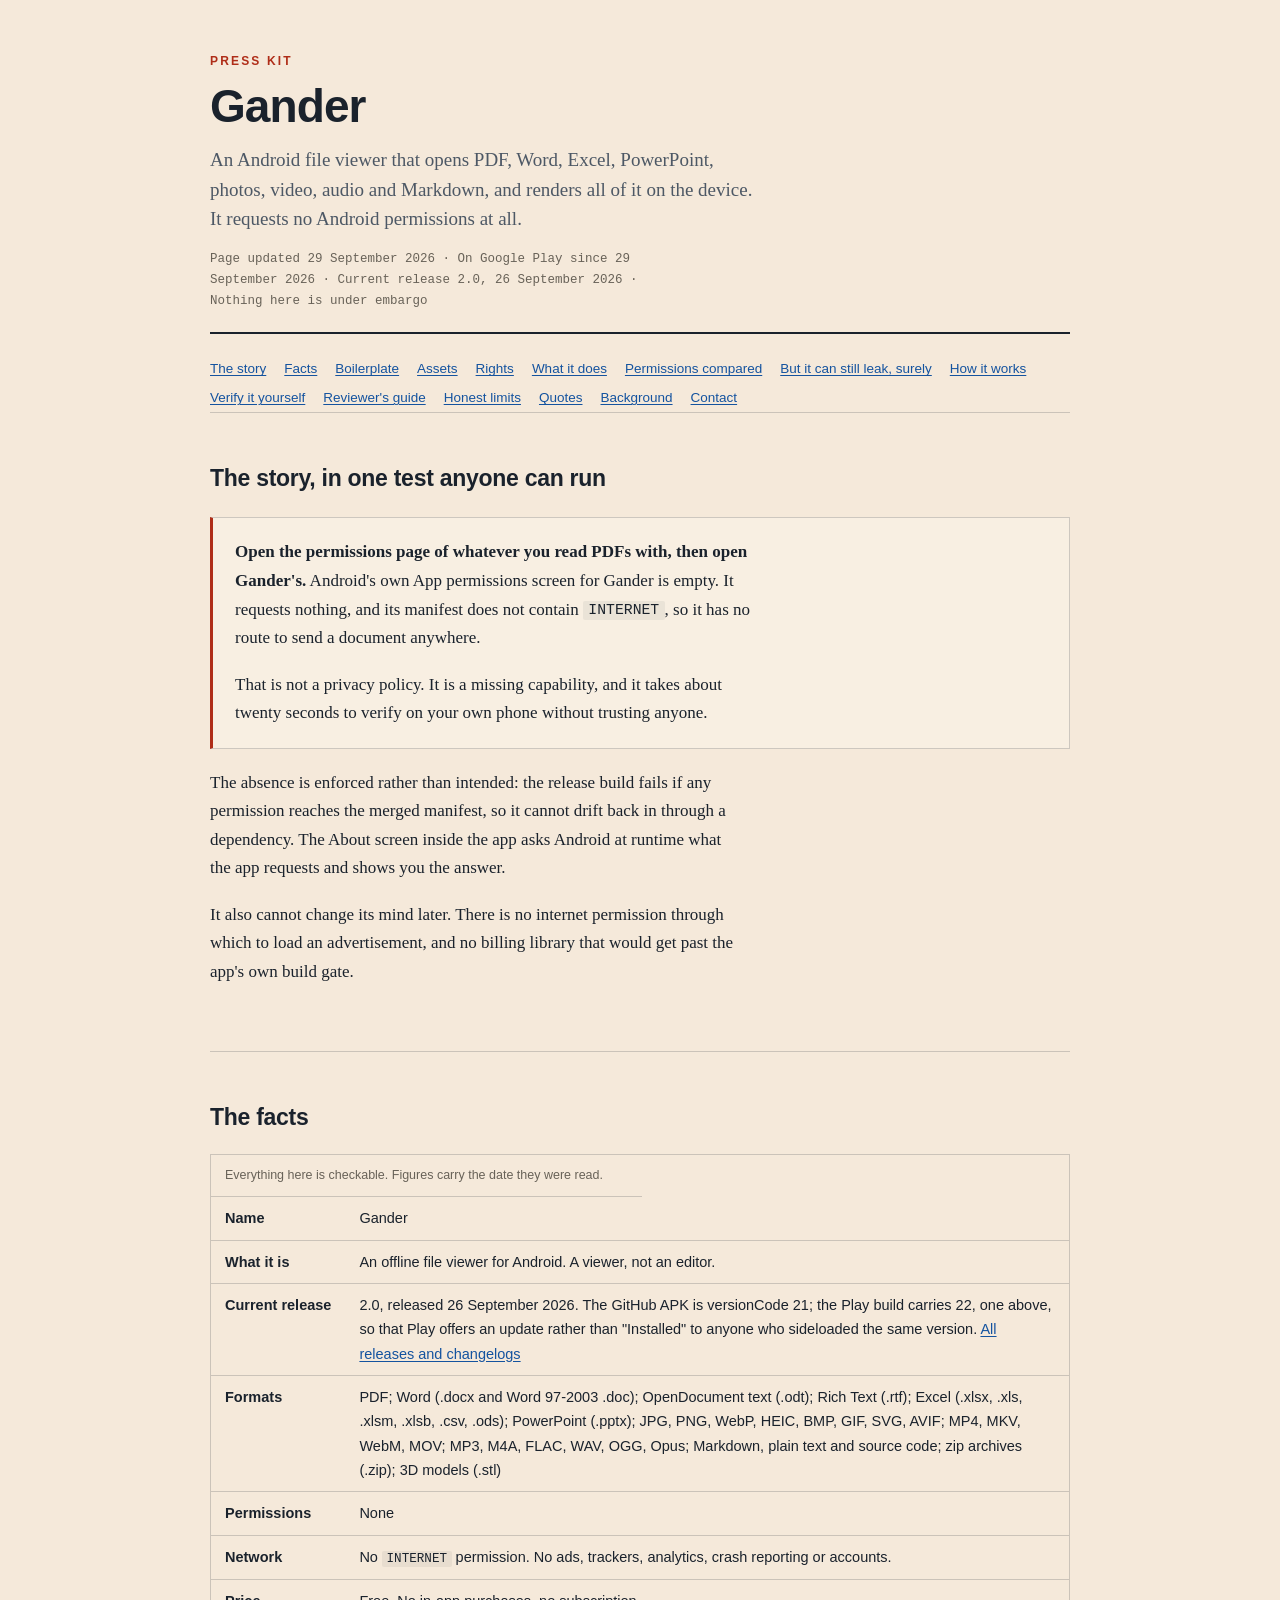
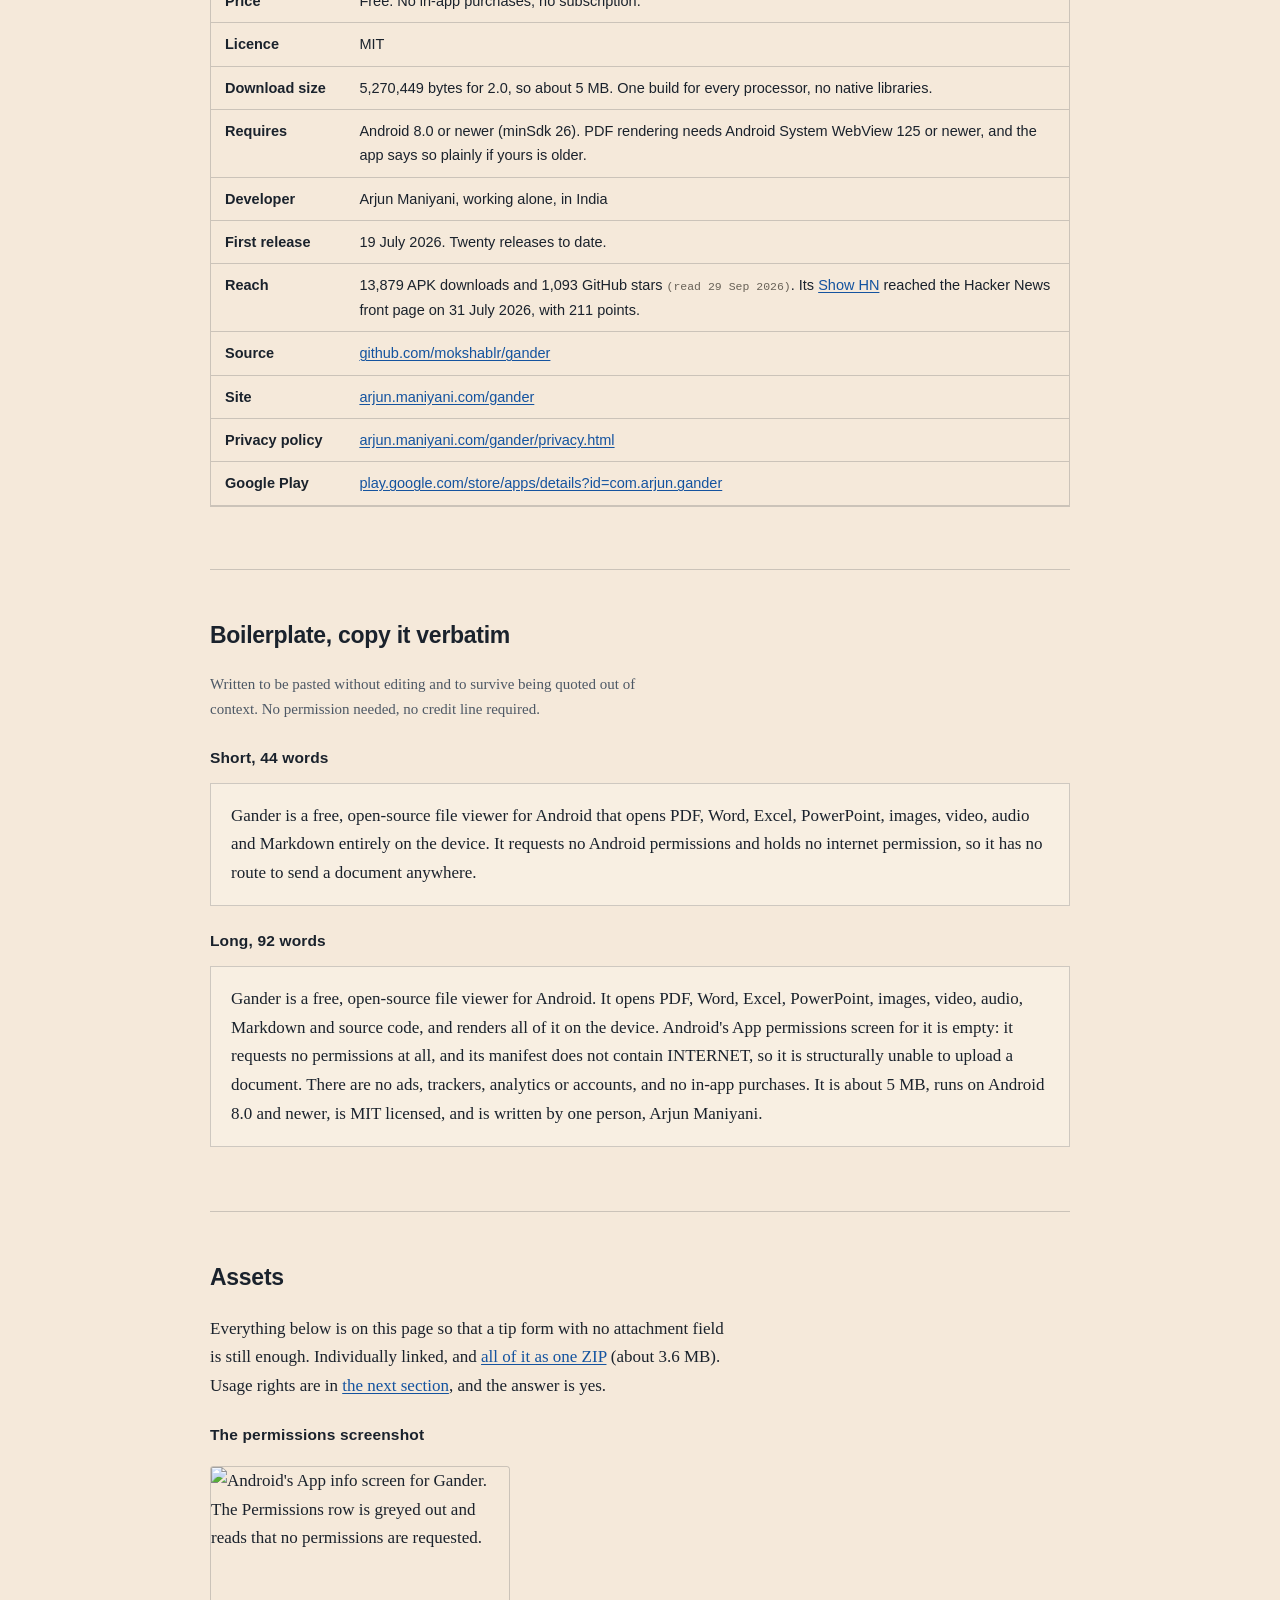
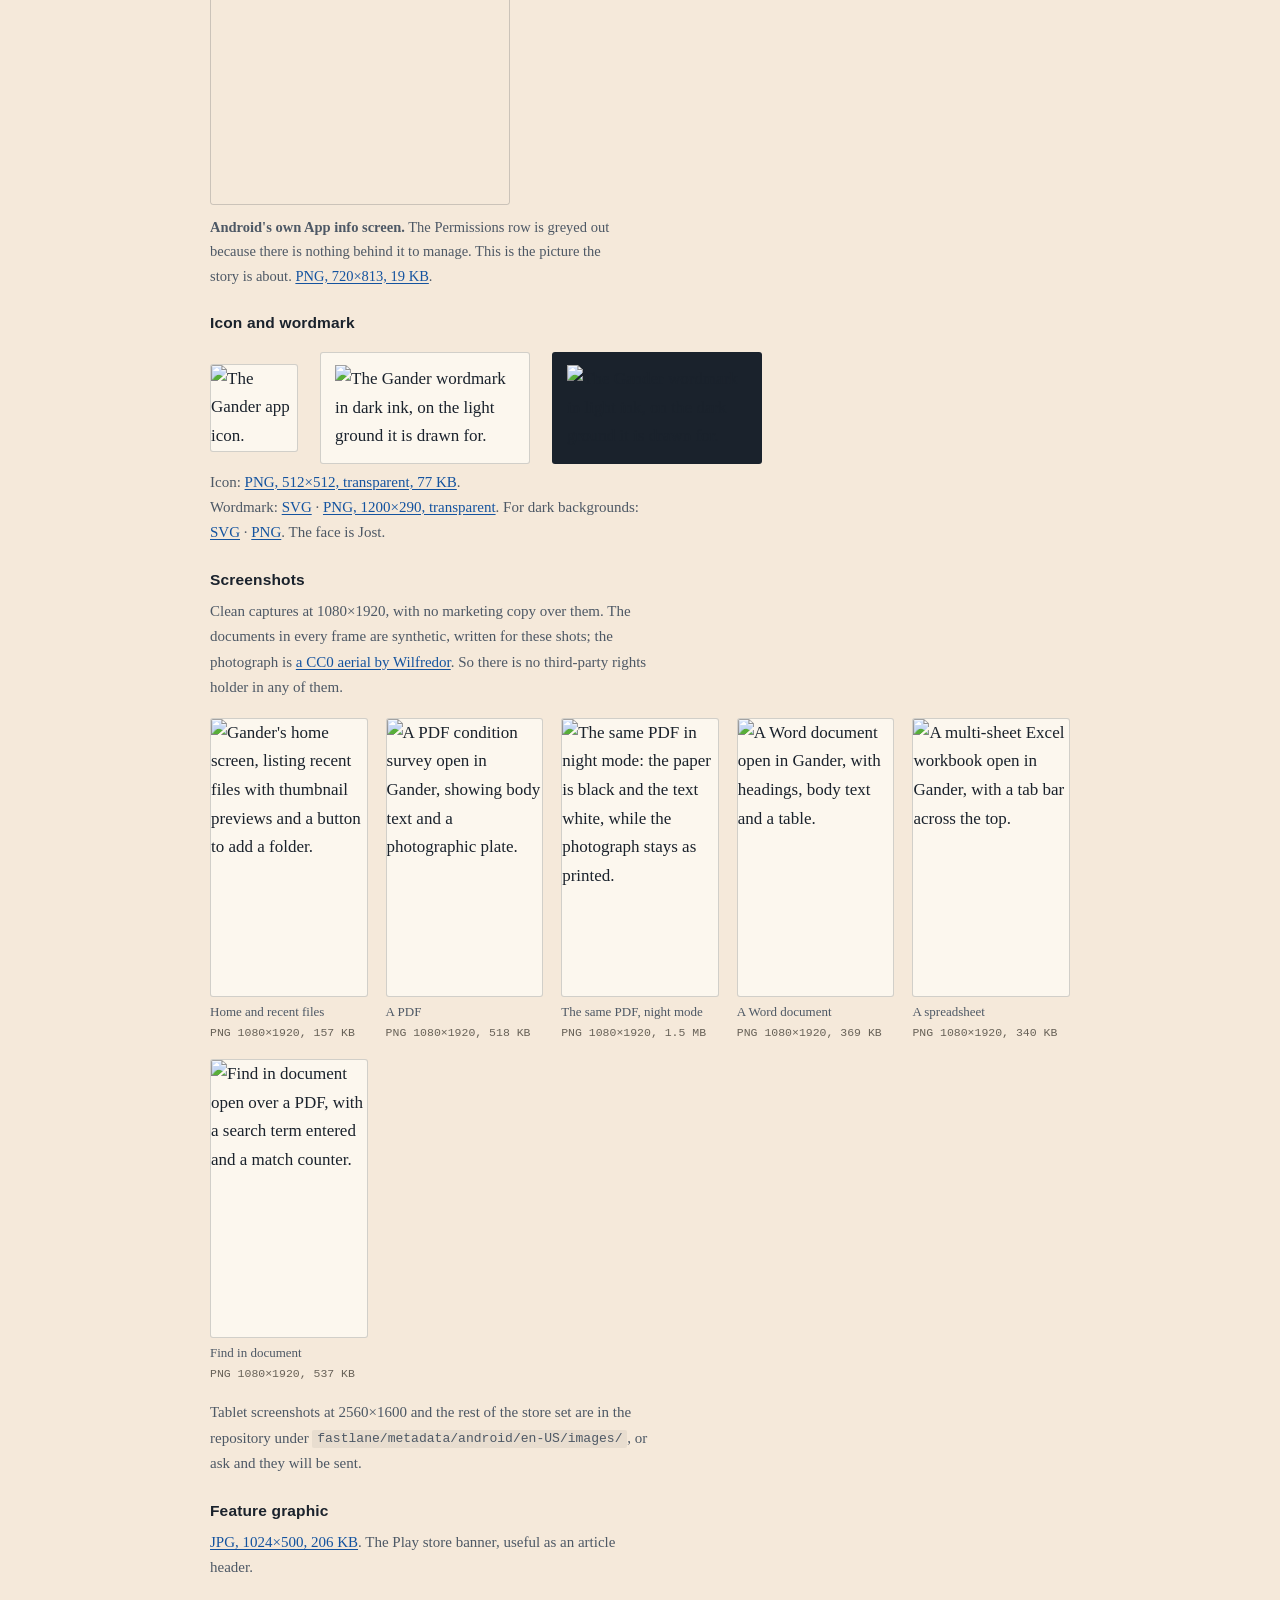
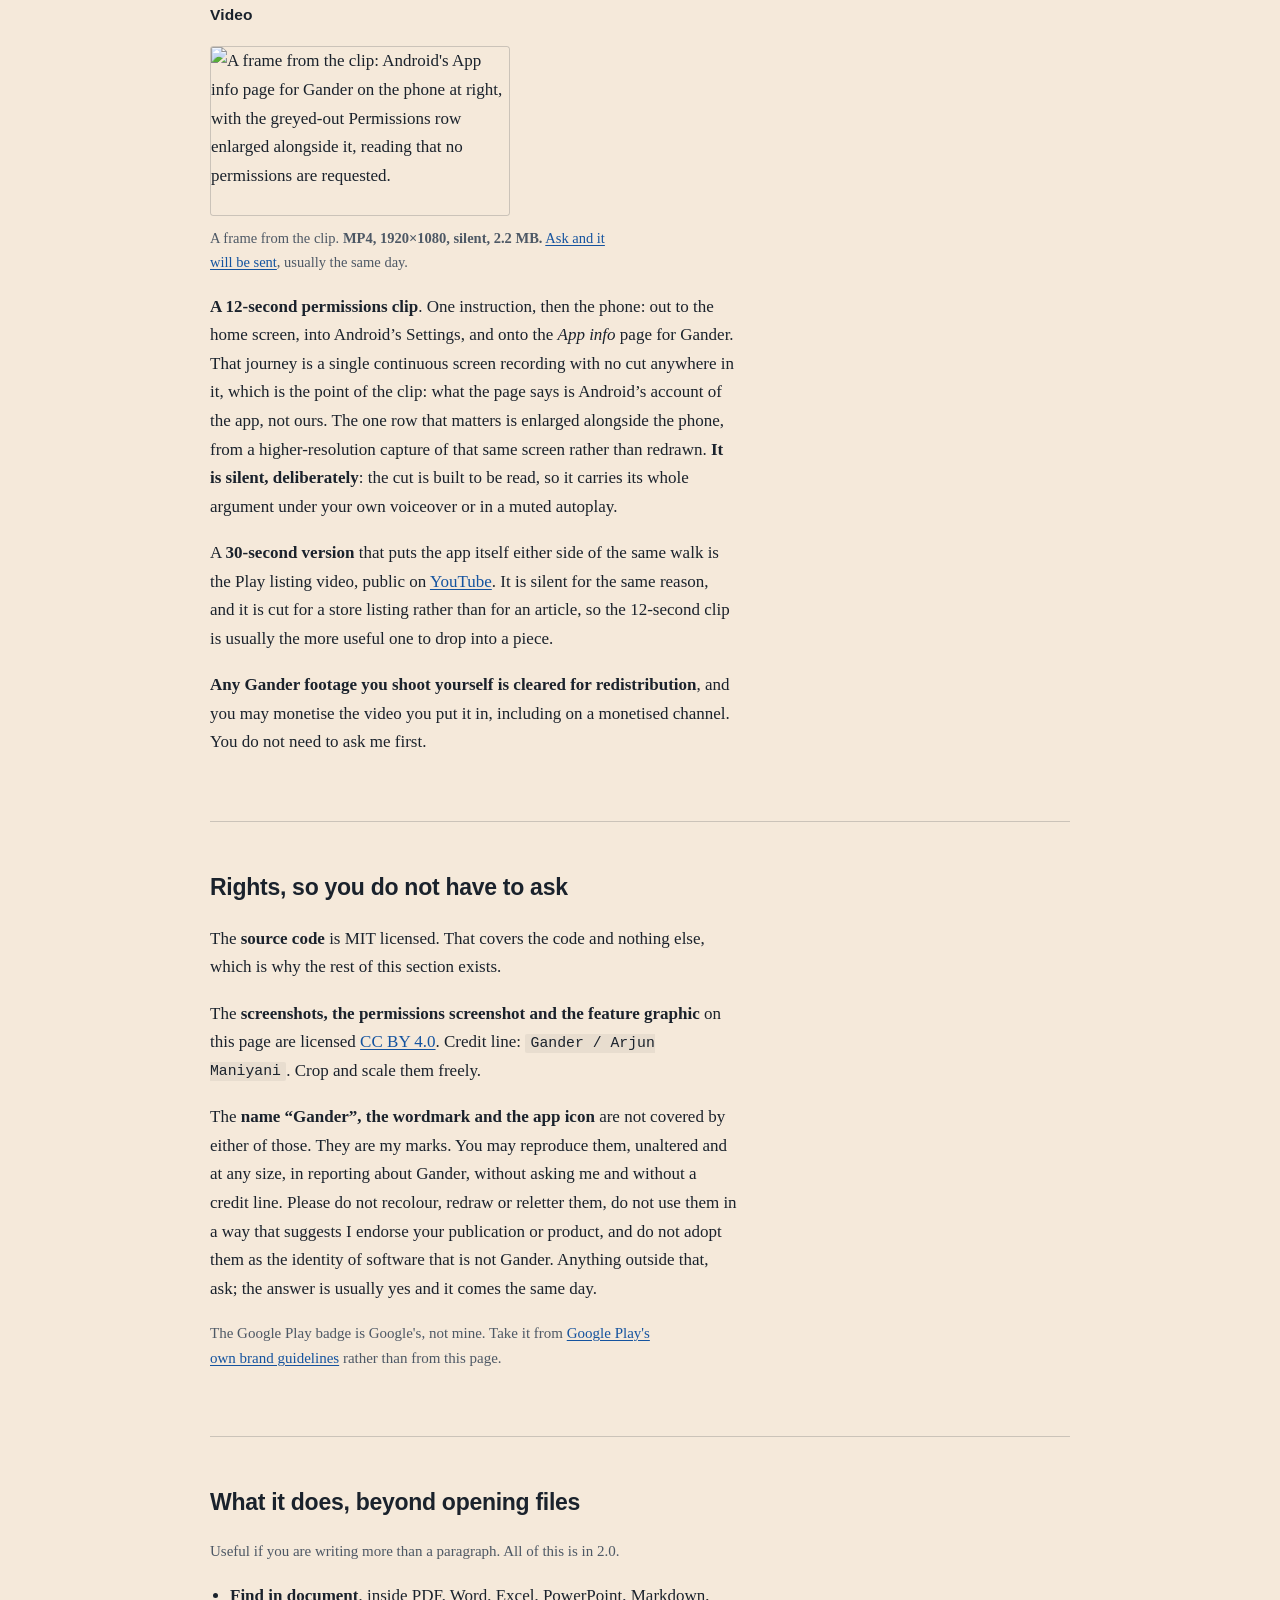
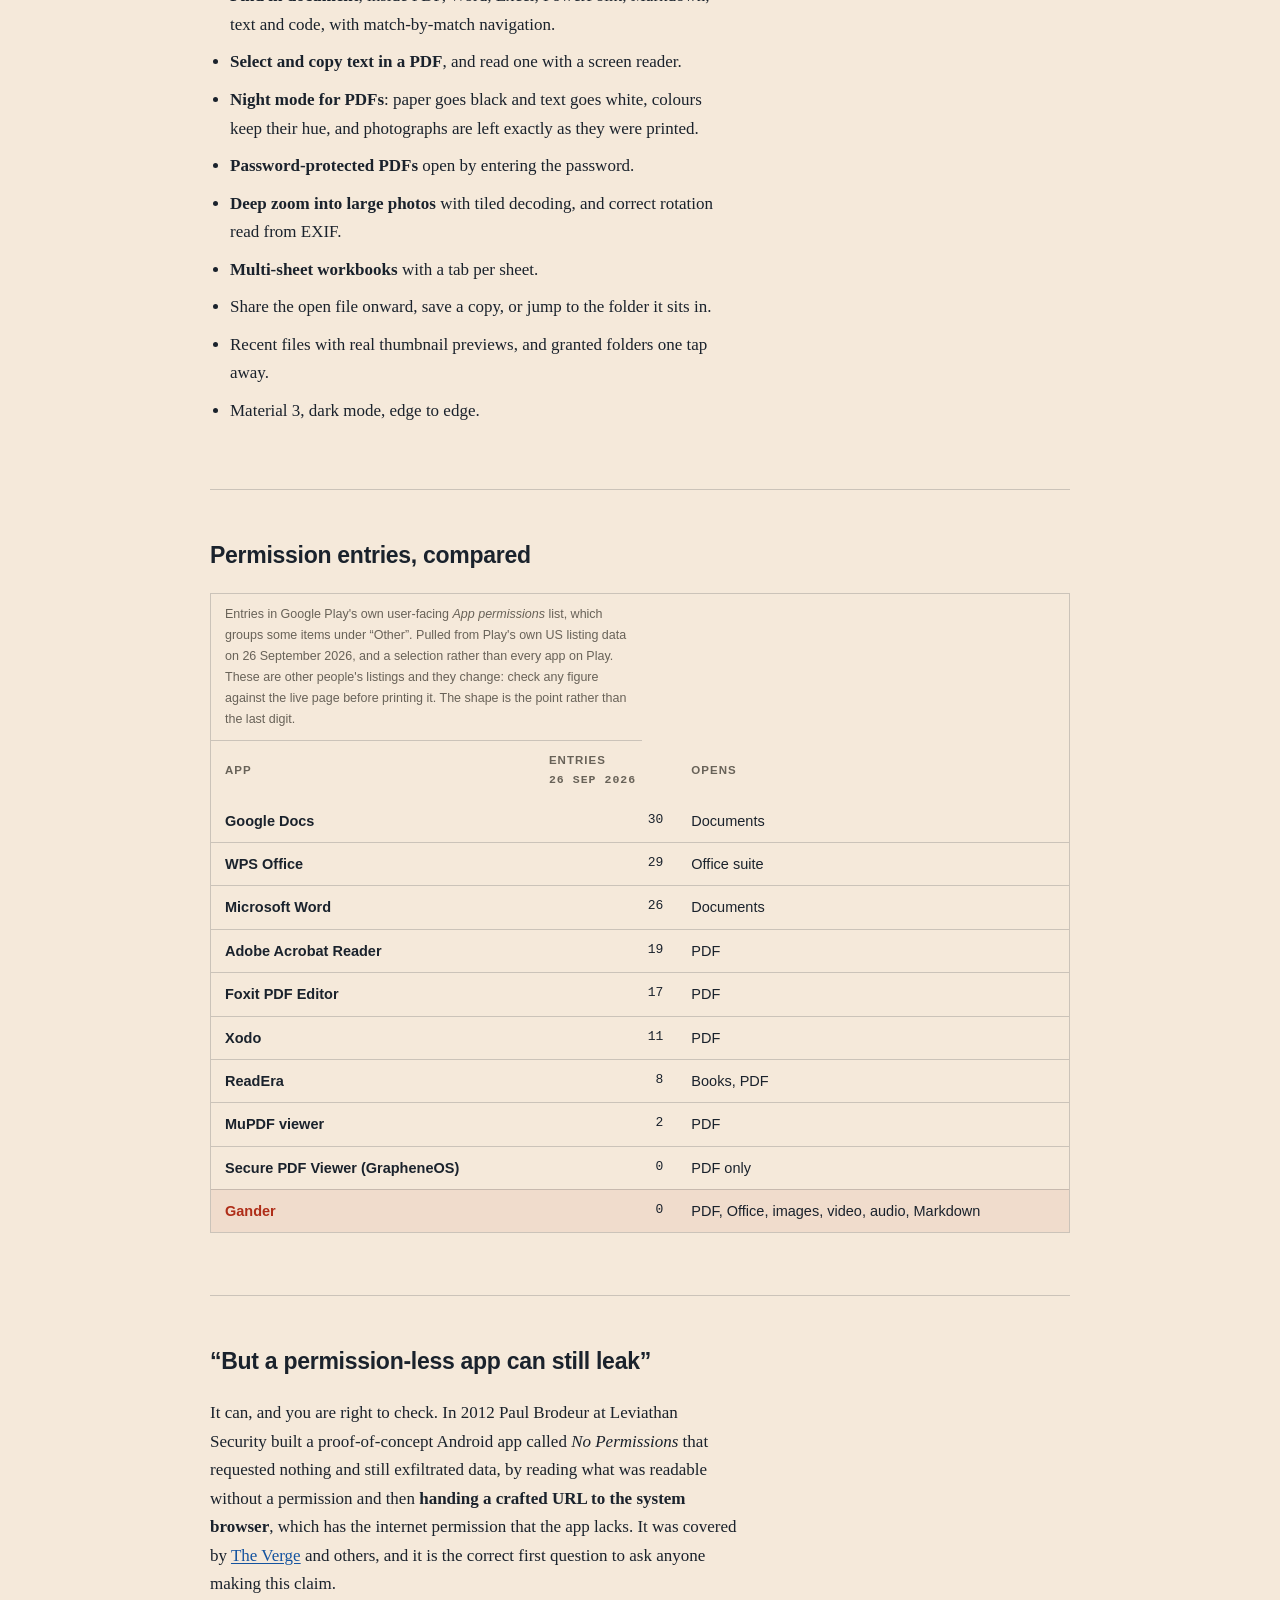
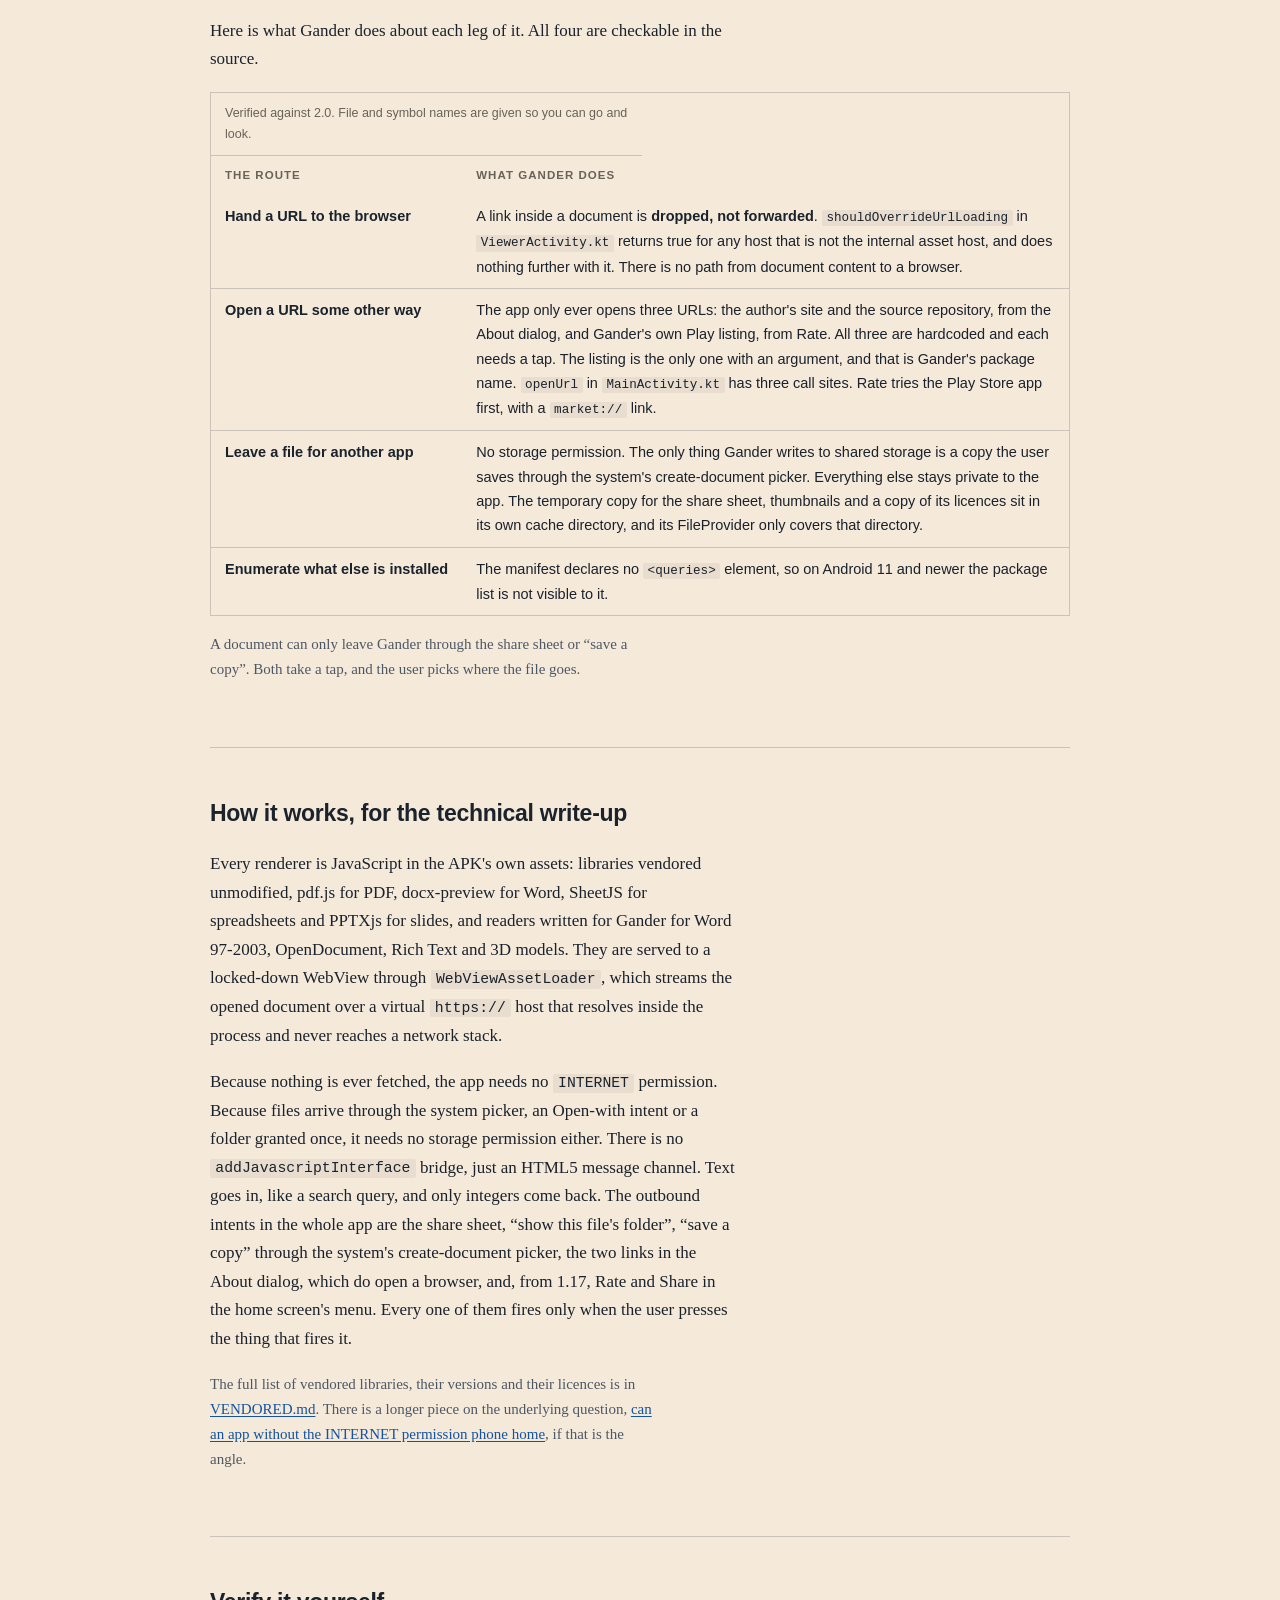
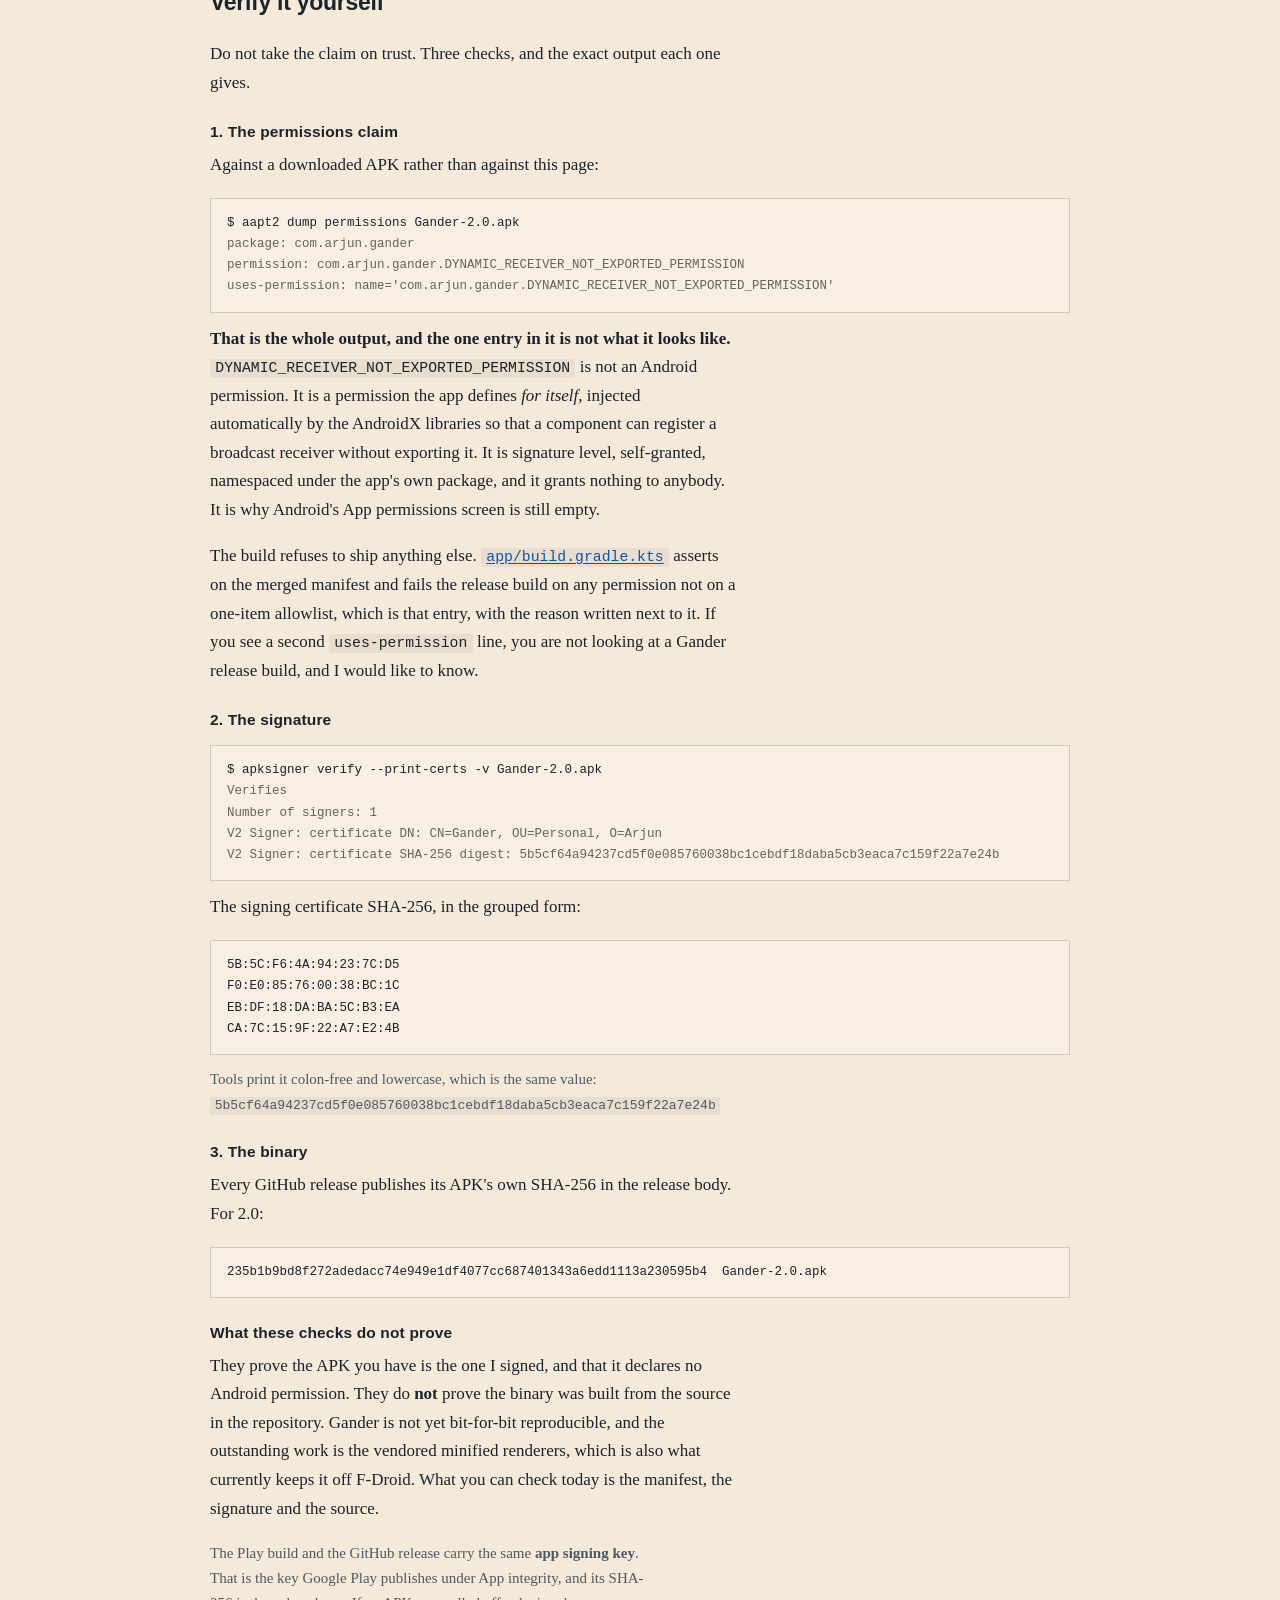
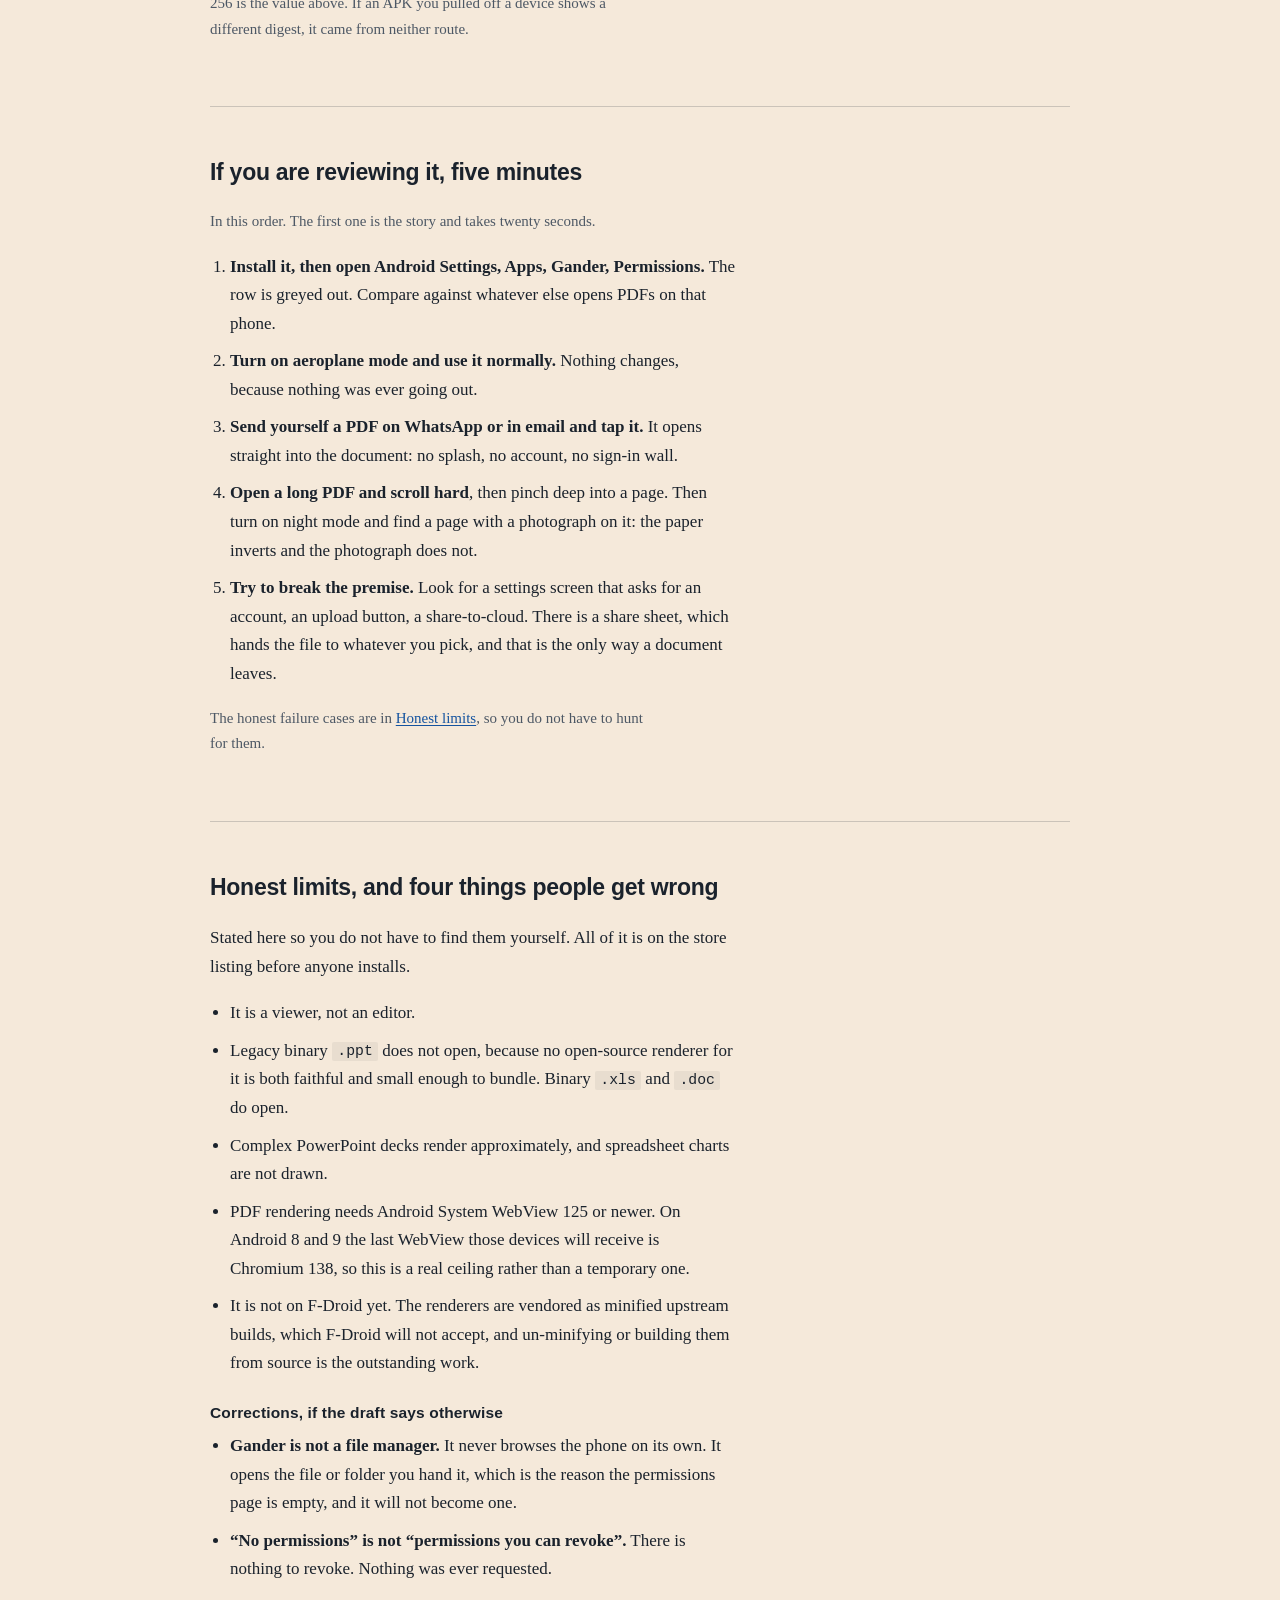
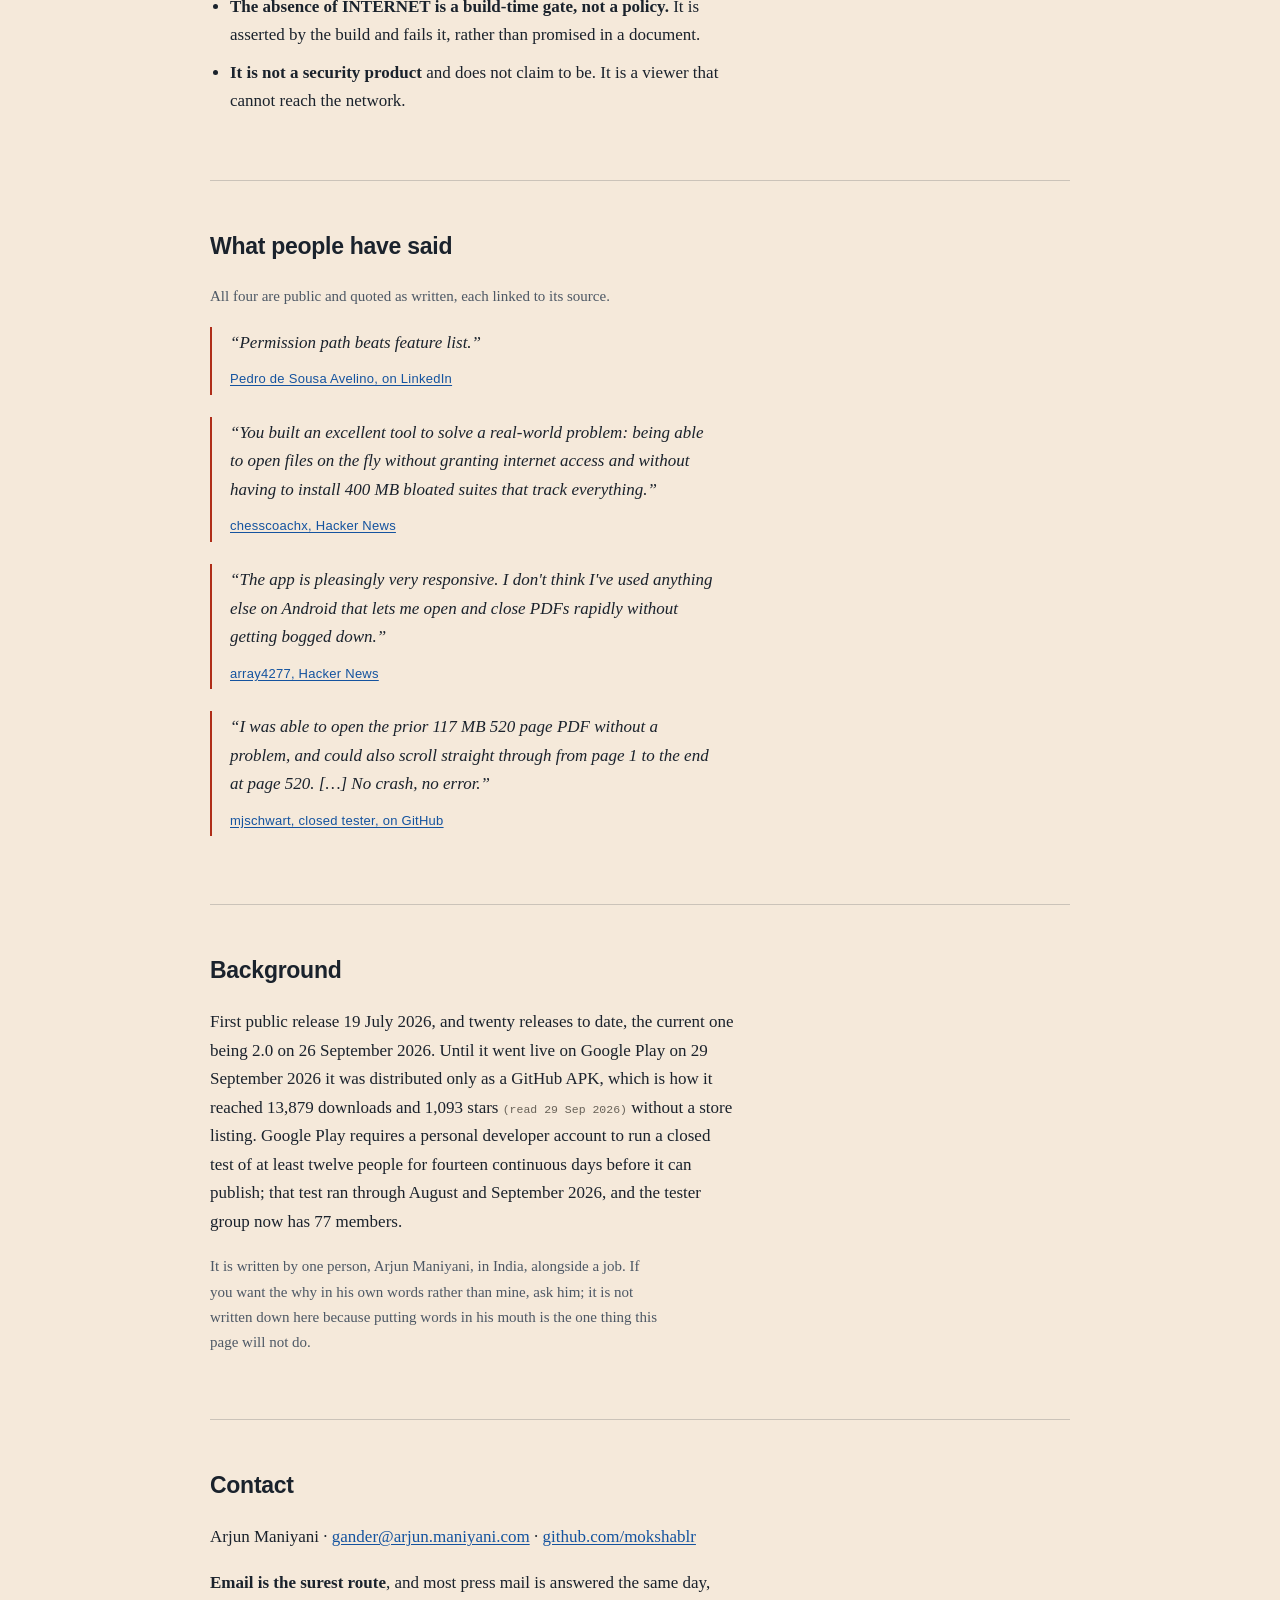
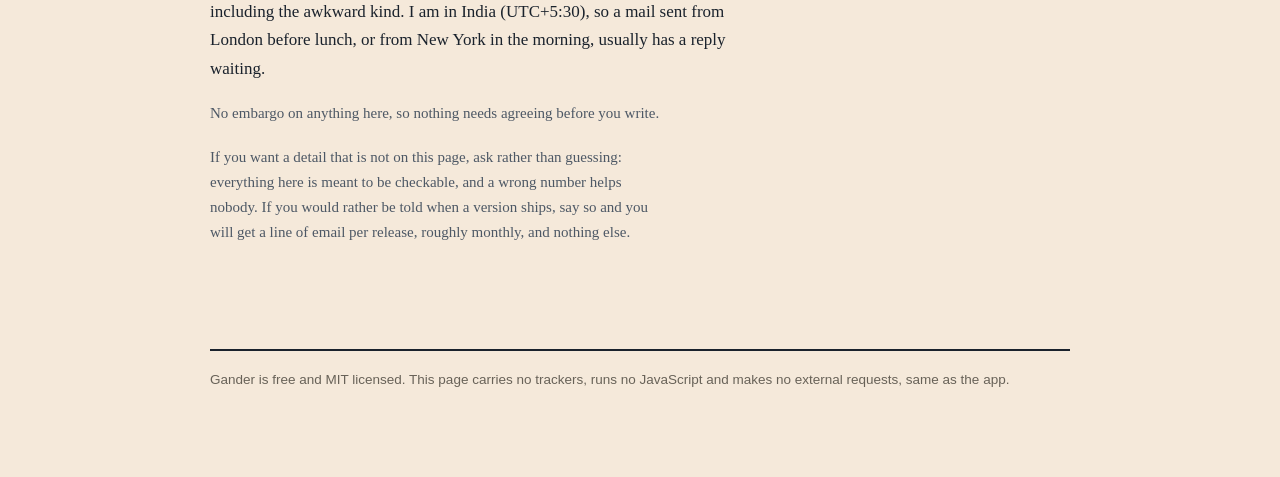
==== docs/press/index.html @ afd54ed2 "Date the press kit for the Play launch and refresh its reach figures, adding the Show HN" ====
<!doctype html>
<html lang="en" data-play="live">
<head>
<meta charset="utf-8">
<meta name="viewport" content="width=device-width, initial-scale=1">
<meta name="color-scheme" content="light dark">
<title>Gander press kit</title>
<meta name="description" content="Press kit for Gander, an offline Android file viewer that requests no permissions and does not hold INTERNET. Facts, assets, usage rights and the signing fingerprint.">
<meta name="robots" content="index, follow">
<link rel="canonical" href="https://arjun.maniyani.com/gander/press/">

<!-- RE-STAMPED for 2.0 on 26 September 2026. The places that carry a version or a figure:
     the JSON-LD softwareVersion and dateModified, the "Current release" line under the title,
     the exfiltration table caption, the facts table (version, versionCode, release date, byte
     size, release count, reach), the "all of this is in" note, the two Gander-2.0.apk filenames
     and the release SHA-256 in the verification commands, and the Background paragraph. Reach is
     stamped "read 26 Sep 2026" and appears twice. When the next release ships, walk that list.
     Re-dated 29 September 2026 for the Play launch: dateModified, the updated line, both reach
     figures (now "read 29 Sep 2026", with the Show HN) and the Background paragraph.

     The competitor table under #permissions was re-read on 26 September 2026 and is current. It is
     not hand-read: it comes from google-play-scraper's permissions() against the US store, English,
     the same method as the 29 August capture, so it can be repeated exactly rather than eyeballed.
     WPS Office had moved 27 to 29 in those eighteen days and the other ten apps were unchanged,
     which is precisely why it wants repeating before any later upload. The 26 September re-read
     changed nothing. Raw data for all three captures is in the vault under Projects/gander/evidence/. -->

<meta property="og:type" content="website">
<meta property="og:site_name" content="Gander">
<meta property="og:locale" content="en_GB">
<meta property="og:title" content="Gander press kit">
<meta property="og:description" content="An Android file viewer whose permissions page is empty. Facts, assets, usage rights and the signing fingerprint.">
<meta property="og:url" content="https://arjun.maniyani.com/gander/press/">
<meta property="og:image" content="https://arjun.maniyani.com/gander/social-preview.png">
<meta property="og:image:type" content="image/png">
<meta property="og:image:width" content="1280">
<meta property="og:image:height" content="640">
<meta property="og:image:alt" content="Gander: take a gander at any file.">
<meta name="twitter:card" content="summary_large_image">
<meta name="twitter:title" content="Gander press kit">
<meta name="twitter:description" content="An Android file viewer whose permissions page is empty. Facts, assets, usage rights and the signing fingerprint.">
<meta name="twitter:image" content="https://arjun.maniyani.com/gander/social-preview.png">
<meta name="twitter:image:alt" content="Gander: take a gander at any file.">

<style>
/* Palette and type lifted from docs/index.html so the two pages are one site.
   Dark values appear twice on purpose: once for the OS preference and once for
   an explicit choice, because a media query and an attribute selector cannot be
   combined in plain CSS. Keep the two in step.

   The [data-theme] rules are inert here: this page ships no theme switcher. They
   exist so that pasting a block from docs/index.html does not silently lose the
   explicit-choice half. Do not "clean them up" without adding a switcher.

   No external requests, same as the app. That is also the reason every AI
   crawler can read this page: none of them execute JavaScript. Keep it that way. */
:root{
  --paper:#f5e9da; --sheet:#fcf7ee; --card:rgba(252,246,236,.5);
  --ink:#1a222c; --ink-soft:#4d5865; --ink-faint:#686258;
  --red:#af2d18; --blue:#14539f; --green:#2b6b2f;
  --rule:rgba(26,34,44,.19); --rule-firm:rgba(26,34,44,.44);
  --serif:"Iowan Old Style","Palatino Linotype",Palatino,"Book Antiqua",Georgia,serif;
  --geo:Futura,"Century Gothic","Avenir Next",Avenir,"Trebuchet MS",sans-serif;
  --mono:ui-monospace,"SF Mono",SFMono-Regular,Menlo,Consolas,monospace;
}
@media (prefers-color-scheme:dark){:root:not([data-theme="light"]){
  --paper:#0e131a; --sheet:#1a222c; --card:rgba(255,255,255,.04);
  --ink:#e7e1d5; --ink-soft:#9ba6b2; --ink-faint:#8a94a0;
  --red:#e2795f; --blue:#90caf9; --green:#7fb883;
  --rule:rgba(231,225,213,.18); --rule-firm:rgba(231,225,213,.36);
}}
:root[data-theme="dark"]{
  --paper:#0e131a; --sheet:#1a222c; --card:rgba(255,255,255,.04);
  --ink:#e7e1d5; --ink-soft:#9ba6b2; --ink-faint:#8a94a0;
  --red:#e2795f; --blue:#90caf9; --green:#7fb883;
  --rule:rgba(231,225,213,.18); --rule-firm:rgba(231,225,213,.36);
}

*{box-sizing:border-box}
body{margin:0;background:var(--paper);color:var(--ink);font-family:var(--serif);
  font-size:17px;line-height:1.68;-webkit-font-smoothing:antialiased;-webkit-text-size-adjust:100%}
.wrap{max-width:940px;margin:0 auto;padding:clamp(24px,4vw,56px) clamp(18px,4vw,40px) 90px}
a{color:var(--blue);text-underline-offset:2px}
a:focus-visible{outline:2px solid var(--red);outline-offset:3px}

header.mast{border-bottom:2px solid var(--ink);padding-bottom:20px;margin-bottom:8px}
.kicker{font-family:var(--geo);font-size:12px;letter-spacing:.18em;text-transform:uppercase;
  color:var(--red);font-weight:600;margin:0 0 12px}
h1{font-family:var(--geo);font-weight:700;font-size:clamp(30px,5vw,46px);line-height:1.04;
  letter-spacing:-.02em;margin:0 0 14px;text-wrap:balance}
.stand{font-size:19px;line-height:1.55;color:var(--ink-soft);max-width:58ch;margin:0}
.updated{font-family:var(--mono);font-size:12.5px;color:var(--ink-faint);margin:16px 0 0}

nav.toc{font-family:var(--geo);font-size:13.5px;padding:16px 0 2px;border-bottom:1px solid var(--rule)}
nav.toc ul{list-style:none;margin:0;padding:0;display:flex;flex-wrap:wrap;gap:6px 18px;max-width:none}
nav.toc li{margin:0}

section{padding:46px 0;border-top:1px solid var(--rule)}
section:first-of-type{border-top:0}
h2{font-family:var(--geo);font-weight:700;font-size:23px;letter-spacing:-.012em;
  margin:0 0 18px;text-wrap:balance;scroll-margin-top:14px}
h3{font-family:var(--geo);font-weight:600;font-size:15.5px;letter-spacing:.01em;margin:22px 0 6px}
p{margin:0 0 18px;max-width:62ch}
ul,ol{margin:0 0 18px;padding-left:20px;max-width:62ch}
li{margin-bottom:9px}

.claim{background:var(--card);border:1px solid var(--rule);border-left:3px solid var(--red);
  padding:20px 22px;margin:20px 0}
.claim p:last-child{margin-bottom:0}
.claim strong{font-weight:650}

.boiler{background:var(--card);border:1px solid var(--rule);padding:18px 20px;margin:12px 0 18px;
  max-width:none}

.scroll{overflow-x:auto;margin:16px 0;border:1px solid var(--rule)}
.scroll:focus-visible{outline:2px solid var(--red);outline-offset:2px}
table{border-collapse:collapse;width:100%;font-size:14.5px;font-family:var(--geo);min-width:460px}
caption{text-align:left;font-family:var(--geo);font-size:12.5px;color:var(--ink-faint);
  padding:10px 14px;border-bottom:1px solid var(--rule);max-width:62ch}
th{text-align:left;font-size:11.5px;letter-spacing:.09em;text-transform:uppercase;
  color:var(--ink-faint);font-weight:600;padding:10px 14px;border-bottom:1.5px solid var(--rule-firm);
  white-space:nowrap}
td{padding:9px 14px;border-bottom:1px solid var(--rule);vertical-align:top}
tr:last-child td,tr:last-child th{border-bottom:0}
th.k{text-align:left;font-size:14.5px;letter-spacing:0;text-transform:none;color:var(--ink);
  font-weight:600;white-space:nowrap;border-bottom:1px solid var(--rule);vertical-align:top;
  padding:9px 14px}
td.n{text-align:right;font-variant-numeric:tabular-nums;white-space:nowrap;font-family:var(--mono);font-size:13px}
tr.us td,tr.us th.k{background:rgba(175,45,24,.07)}
tr.us th.k{color:var(--red)}

.shots{display:grid;grid-template-columns:repeat(auto-fill,minmax(148px,1fr));gap:18px;
  margin:18px 0;padding:0;list-style:none;max-width:none}
.shots li{margin:0}
.shots img{display:block;width:100%;height:auto;border:1px solid var(--rule);border-radius:3px;
  background:var(--sheet)}
.shots .cap{font-size:13px;color:var(--ink-soft);margin-top:8px;line-height:1.4}
.shots .cap .dim{font-family:var(--mono);font-size:11.5px;color:var(--ink-faint);display:block}

figure{margin:18px 0}
figure img{display:block;width:100%;max-width:300px;height:auto;border:1px solid var(--rule);border-radius:3px}
figcaption{font-size:14.5px;color:var(--ink-soft);margin-top:10px;max-width:58ch}

.brandrow{display:flex;flex-wrap:wrap;gap:22px;align-items:center;margin:16px 0 6px}
.brandrow img{border:1px solid var(--rule);border-radius:3px;background:var(--sheet)}
.brandrow .ico{width:88px;height:88px}
/* Fixed grounds, deliberately not themed. Each wordmark is filled for one
   background and is invisible on the other: in dark mode --sheet resolves to
   #1a222c, which is exactly the ink gander-wordmark.svg is filled with, so the
   swatch rendered as an empty box at 1.00:1 contrast. Showing both on their own
   grounds is also what a press kit should do, since a journalist has to see
   which variant is which. Do not replace these with var(--sheet). */
.brandrow .wm{width:210px;height:auto;padding:12px 14px;background:#fcf7ee}
.brandrow .wm-inv{background:#1a222c}

blockquote{margin:0 0 22px;padding:2px 0 2px 18px;border-left:2px solid var(--red);max-width:60ch}
blockquote p{font-style:italic;margin:0 0 7px}
blockquote cite{font-style:normal;font-family:var(--geo);font-size:13px;color:var(--ink-faint);
  letter-spacing:.02em}

code,.mono{font-family:var(--mono);font-size:.87em;background:rgba(26,34,44,.06);
  padding:.1em .36em;border-radius:2px;word-break:break-word}
@media (prefers-color-scheme:dark){:root:not([data-theme="light"]) code,
  :root:not([data-theme="light"]) .mono{background:rgba(255,255,255,.07)}}
:root[data-theme="dark"] code,:root[data-theme="dark"] .mono{background:rgba(255,255,255,.07)}

/* Fingerprints and terminal output. Broken into fixed groups by hand rather than by
   word-break, because break-all splits mid-byte-pair and makes eyeball comparison
   useless. Never insert &shy; or <wbr> in here: they survive a copy-paste and
   silently corrupt the value, which defeats the whole section. */
.fp{display:block;font-family:var(--mono);font-size:12.5px;line-height:1.7;
  background:var(--card);border:1px solid var(--rule);padding:14px 16px;margin:12px 0;
  overflow-x:auto;white-space:pre;tab-size:2}
.fp.wrapme{white-space:pre-wrap;word-break:break-all}
.fp .dim{color:var(--ink-faint)}

.note{font-size:15px;color:var(--ink-soft);max-width:60ch}
/* A 64-character hex has to sit on one line: broken across two it can be
   mis-copied, which defeats the section it lives in. */
.note.wide{max-width:74ch}
.asof{font-family:var(--mono);font-size:11.5px;color:var(--ink-faint);white-space:nowrap}
footer{margin-top:40px;padding-top:18px;border-top:2px solid var(--ink);
  font-family:var(--geo);font-size:13.5px;color:var(--ink-faint)}
.print-only{display:none}

/* ---- the launch switch ----
   Both Play states ship in the markup; data-play on <html> decides which one is
   shown.

   ALREADY FLIPPED to "live", 2026-09-16, and deliberately ahead of the listing,
   matching what docs/index.html has done since 2026-09-12. Arjun's call. The
   Play row in the facts table therefore points at a listing that still 404s,
   and the "not live yet, the APK on GitHub is the current route" row is hidden.
   That is intentional. Do not set this back to "pending". Line 2 here matches
   what is on cPanel so that re-uploading this file cannot silently revert it.

   Edit that tag by hand. A find-and-replace for data-play="live" would rewrite
   the selectors below as well, which switches nothing and quietly hides both
   states at once. */
html[data-play="pending"] .when-live{display:none}
html[data-play="live"] .when-pending{display:none}

@media print{
  body{background:#fff;color:#000;font-size:11pt}
  .wrap{padding:0;max-width:none}
  nav.toc{display:none}
  .print-only{display:block}
  a,a:visited{text-decoration:underline}
  a[href]::after{content:" (" attr(href) ")";font-size:9pt;word-break:break-all}
  a[href^="#"]::after{content:""}
  .scroll{overflow:visible!important;border:1px solid #999}
  table{min-width:0!important}
  .fp,blockquote,.claim,.boiler{border:1px solid #999;page-break-inside:avoid}
  .fp{white-space:pre-wrap!important}
  tr,img,figure,.shots li{page-break-inside:avoid}
  p,h2,h3{orphans:3;widows:3}
  h2,h3{page-break-after:avoid}
  .shots{grid-template-columns:repeat(4,1fr)}
}
</style>

<script type="application/ld+json">
{"@context":"https://schema.org","@graph":[
 {"@type":"AboutPage","@id":"https://arjun.maniyani.com/gander/press/#page",
  "name":"Gander press kit","inLanguage":"en","dateModified":"2026-09-29",
  "mainEntity":{"@id":"https://arjun.maniyani.com/gander/#app"},
  "author":{"@id":"https://arjun.maniyani.com/#me"}},
 {"@type":"Person","@id":"https://arjun.maniyani.com/#me","name":"Arjun Maniyani",
  "url":"https://arjun.maniyani.com/","email":"gander@arjun.maniyani.com",
  "sameAs":["https://github.com/mokshablr"]},
 {"@type":"MobileApplication","@id":"https://arjun.maniyani.com/gander/#app",
  "name":"Gander","applicationCategory":"UtilitiesApplication",
  "operatingSystem":"Android 8.0+","permissions":"None",
  "softwareVersion":"2.0","fileSize":"5MB","isAccessibleForFree":true,
  "license":"https://opensource.org/licenses/MIT",
  "codeRepository":"https://github.com/mokshablr/gander",
  "url":"https://arjun.maniyani.com/gander/",
  "author":{"@id":"https://arjun.maniyani.com/#me"},
  "offers":{"@type":"Offer","price":"0","priceCurrency":"USD"}},
 {"@type":"ImageObject",
  "contentUrl":"https://arjun.maniyani.com/gander/press/assets/gander-permissions.png",
  "license":"https://arjun.maniyani.com/gander/press/#rights",
  "acquireLicensePage":"https://arjun.maniyani.com/gander/press/#rights",
  "creditText":"Gander / Arjun Maniyani","copyrightNotice":"© 2026 Arjun Maniyani",
  "creator":{"@id":"https://arjun.maniyani.com/#me"},
  "caption":"Android's App info screen for Gander, with the permissions row empty."}
]}
</script>
</head>
<body>
<div class="wrap">

<header class="mast">
  <p class="kicker">Press kit</p>
  <h1>Gander</h1>
  <p class="stand">An Android file viewer that opens PDF, Word, Excel, PowerPoint, photos,
  video, audio and Markdown, and renders all of it on the device. It requests no Android
  permissions at all.</p>
  <p class="updated">Page updated 29 September 2026 &middot; On Google Play since 29 September 2026
  &middot; Current release 2.0, 26 September 2026 &middot; Nothing here is under embargo</p>
</header>

<nav class="toc" aria-label="Sections">
  <ul>
    <li><a href="#story">The story</a></li>
    <li><a href="#facts">Facts</a></li>
    <li><a href="#boilerplate">Boilerplate</a></li>
    <li><a href="#assets">Assets</a></li>
    <li><a href="#rights">Rights</a></li>
    <li><a href="#features">What it does</a></li>
    <li><a href="#permissions">Permissions compared</a></li>
    <li><a href="#objection">But it can still leak, surely</a></li>
    <li><a href="#how">How it works</a></li>
    <li><a href="#verify">Verify it yourself</a></li>
    <li><a href="#review">Reviewer's guide</a></li>
    <li><a href="#limits">Honest limits</a></li>
    <li><a href="#quotes">Quotes</a></li>
    <li><a href="#background">Background</a></li>
    <li><a href="#contact">Contact</a></li>
  </ul>
</nav>

<section id="story-s">
  <h2 id="story">The story, in one test anyone can run</h2>
  <div class="claim">
    <p><strong>Open the permissions page of whatever you read PDFs with, then open Gander's.</strong>
    Android's own App permissions screen for Gander is empty. It requests nothing, and its manifest
    does not contain <code>INTERNET</code>, so it has no route to send a document anywhere.</p>
    <p>That is not a privacy policy. It is a missing capability, and it takes about twenty seconds
    to verify on your own phone without trusting anyone.</p>
  </div>
  <p>The absence is enforced rather than intended: the release build fails if any permission reaches
  the merged manifest, so it cannot drift back in through a dependency. The About screen inside the
  app asks Android at runtime what the app requests and shows you the answer.</p>
  <p>It also cannot change its mind later. There is no internet permission through which to load an
  advertisement, and no billing library that would get past the app's own build gate.</p>
</section>
<section>
  <h2 id="facts">The facts</h2>
  <div class="scroll" role="region" aria-label="Fact sheet" tabindex="0"><table>
    <caption>Everything here is checkable. Figures carry the date they were read.</caption>
    <tbody>
      <tr><th scope="row" class="k">Name</th><td>Gander</td></tr>
      <tr><th scope="row" class="k">What it is</th><td>An offline file viewer for Android. A viewer, not an editor.</td></tr>
      <tr><th scope="row" class="k">Current release</th><td>2.0, released 26 September 2026. The GitHub APK is versionCode 21; the Play build carries 22, one above, so that Play offers an update rather than "Installed" to anyone who sideloaded the same version. <a href="https://github.com/mokshablr/gander/releases">All releases and changelogs</a></td></tr>
      <tr><th scope="row" class="k">Formats</th><td>PDF; Word (.docx and Word 97-2003 .doc); OpenDocument text (.odt); Rich Text (.rtf); Excel (.xlsx, .xls, .xlsm, .xlsb, .csv, .ods); PowerPoint (.pptx); JPG, PNG, WebP, HEIC, BMP, GIF, SVG, AVIF; MP4, MKV, WebM, MOV; MP3, M4A, FLAC, WAV, OGG, Opus; Markdown, plain text and source code; zip archives (.zip); 3D models (.stl)</td></tr>
      <tr><th scope="row" class="k">Permissions</th><td>None</td></tr>
      <tr><th scope="row" class="k">Network</th><td>No <code>INTERNET</code> permission. No ads, trackers, analytics, crash reporting or accounts.</td></tr>
      <tr><th scope="row" class="k">Price</th><td>Free. No in-app purchases, no subscription.</td></tr>
      <tr><th scope="row" class="k">Licence</th><td>MIT</td></tr>
      <tr><th scope="row" class="k">Download size</th><td>5,270,449 bytes for 2.0, so about 5 MB. One build for every processor, no native libraries.</td></tr>
      <tr><th scope="row" class="k">Requires</th><td>Android 8.0 or newer (minSdk 26). PDF rendering needs Android System WebView 125 or newer, and the app says so plainly if yours is older.</td></tr>
      <tr><th scope="row" class="k">Developer</th><td>Arjun Maniyani, working alone, in India</td></tr>
      <tr><th scope="row" class="k">First release</th><td>19 July 2026. Twenty releases to date.</td></tr>
      <tr><th scope="row" class="k">Reach</th><td>13,879 APK downloads and 1,093 GitHub stars <span class="asof">(read 29 Sep 2026)</span>. Its <a href="https://news.ycombinator.com/item?id=49119425">Show HN</a> reached the Hacker News front page on 31 July 2026, with 211 points.</td></tr>
      <tr><th scope="row" class="k">Source</th><td><a href="https://github.com/mokshablr/gander">github.com/mokshablr/gander</a></td></tr>
      <tr><th scope="row" class="k">Site</th><td><a href="https://arjun.maniyani.com/gander/">arjun.maniyani.com/gander</a></td></tr>
      <tr><th scope="row" class="k">Privacy policy</th><td><a href="../privacy.html">arjun.maniyani.com/gander/privacy.html</a></td></tr>
      <tr class="when-live"><th scope="row" class="k">Google Play</th><td><a href="https://play.google.com/store/apps/details?id=com.arjun.gander">play.google.com/store/apps/details?id=com.arjun.gander</a></td></tr>
      <tr class="when-pending"><th scope="row" class="k">Google Play</th><td>Not live yet. The APK on GitHub is the current route.</td></tr>
    </tbody>
  </table></div>
</section>
<section>
  <h2 id="boilerplate">Boilerplate, copy it verbatim</h2>
  <p class="note">Written to be pasted without editing and to survive being quoted out of context.
  No permission needed, no credit line required.</p>
  <h3>Short, 44 words</h3>
  <p class="boiler">Gander is a free, open-source file viewer for Android that opens PDF, Word,
  Excel, PowerPoint, images, video, audio and Markdown entirely on the device. It requests no
  Android permissions and holds no internet permission, so it has no route to send a document
  anywhere.</p>
  <h3>Long, 92 words</h3>
  <p class="boiler">Gander is a free, open-source file viewer for Android. It opens PDF, Word,
  Excel, PowerPoint, images, video, audio, Markdown and source code, and renders all of it on the
  device. Android's App permissions screen for it is empty: it requests no permissions at all, and
  its manifest does not contain INTERNET, so it is structurally unable to upload a document. There
  are no ads, trackers, analytics or accounts, and no in-app purchases. It is about 5 MB, runs on
  Android 8.0 and newer, is MIT licensed, and is written by one person, Arjun Maniyani.</p>
</section>
<section>
  <h2 id="assets">Assets</h2>
  <p>Everything below is on this page so that a tip form with no attachment field is still enough.
  Individually linked, and <a href="assets/gander-press-kit.zip">all of it as one ZIP</a>
  (about 3.6 MB). Usage rights are in <a href="#rights">the next section</a>, and the answer is
  yes.</p>

  <h3>The permissions screenshot</h3>
  <figure>
    <img src="assets/gander-permissions.png" width="720" height="813"
      alt="Android's App info screen for Gander. The Permissions row is greyed out and reads that no permissions are requested.">
    <figcaption><strong>Android's own App info screen.</strong> The Permissions row is greyed out
    because there is nothing behind it to manage. This is the picture the story is about.
    <a href="assets/gander-permissions.png">PNG, 720&times;813, 19 KB</a>.</figcaption>
  </figure>

  <h3>Icon and wordmark</h3>
  <div class="brandrow">
    <img class="ico" src="assets/gander-icon-512.png" width="512" height="512" alt="The Gander app icon.">
    <img class="wm" src="assets/gander-wordmark.svg" alt="The Gander wordmark in dark ink, on the light ground it is drawn for.">
    <img class="wm wm-inv" src="assets/gander-wordmark-inverse.svg" alt="The Gander wordmark in light ink, on the dark ground it is drawn for.">
  </div>
  <p class="note">
    Icon: <a href="assets/gander-icon-512.png">PNG, 512&times;512, transparent, 77 KB</a>.<br>
    Wordmark: <a href="assets/gander-wordmark.svg">SVG</a> &middot;
    <a href="assets/gander-wordmark-1200.png">PNG, 1200&times;290, transparent</a>.
    For dark backgrounds: <a href="assets/gander-wordmark-inverse.svg">SVG</a> &middot;
    <a href="assets/gander-wordmark-1200-inverse.png">PNG</a>. The face is Jost.
  </p>

  <h3>Screenshots</h3>
  <p class="note">Clean captures at 1080&times;1920, with no marketing copy over them. The
  documents in every frame are synthetic, written for these shots; the photograph is
  <a href="https://commons.wikimedia.org/wiki/File:Quartier_Saint-Sacrement,_Quebec_city,_Canada.jpg">a
  CC0 aerial by Wilfredor</a>. So there is no third-party rights holder in any of them.</p>
  <ul class="shots">
    <li><img src="assets/gander-home.png" width="1080" height="1920" alt="Gander's home screen, listing recent files with thumbnail previews and a button to add a folder.">
      <span class="cap">Home and recent files<span class="dim">PNG 1080&times;1920, 157 KB</span></span></li>
    <li><img src="assets/gander-pdf.png" width="1080" height="1920" alt="A PDF condition survey open in Gander, showing body text and a photographic plate.">
      <span class="cap">A PDF<span class="dim">PNG 1080&times;1920, 518 KB</span></span></li>
    <li><img src="assets/gander-pdf-night.png" width="1080" height="1920" alt="The same PDF in night mode: the paper is black and the text white, while the photograph stays as printed.">
      <span class="cap">The same PDF, night mode<span class="dim">PNG 1080&times;1920, 1.5 MB</span></span></li>
    <li><img src="assets/gander-word.png" width="1080" height="1920" alt="A Word document open in Gander, with headings, body text and a table.">
      <span class="cap">A Word document<span class="dim">PNG 1080&times;1920, 369 KB</span></span></li>
    <li><img src="assets/gander-spreadsheet.png" width="1080" height="1920" alt="A multi-sheet Excel workbook open in Gander, with a tab bar across the top.">
      <span class="cap">A spreadsheet<span class="dim">PNG 1080&times;1920, 340 KB</span></span></li>
    <li><img src="assets/gander-find-in-document.png" width="1080" height="1920" alt="Find in document open over a PDF, with a search term entered and a match counter.">
      <span class="cap">Find in document<span class="dim">PNG 1080&times;1920, 537 KB</span></span></li>
  </ul>
  <p class="note">Tablet screenshots at 2560&times;1600 and the rest of the store set are in the
  repository under <code>fastlane/metadata/android/en-US/images/</code>, or ask and they will be
  sent.</p>

  <h3>Feature graphic</h3>
  <p class="note"><a href="assets/gander-feature-graphic.jpg">JPG, 1024&times;500, 206 KB</a>. The
  Play store banner, useful as an article header.</p>

  <h3>Video</h3>
  <figure>
    <img src="assets/gander-clip-poster.jpg" width="1280" height="720"
      alt="A frame from the clip: Android's App info page for Gander on the phone at right, with the greyed-out Permissions row enlarged alongside it, reading that no permissions are requested.">
    <figcaption>A frame from the clip. <strong>MP4, 1920&times;1080, silent, 2.2 MB.</strong>
    <a href="mailto:gander@arjun.maniyani.com?subject=Gander%20clip">Ask and it will be sent</a>,
    usually the same day.</figcaption>
  </figure>
  <p><strong>A 12-second permissions clip</strong>. One instruction, then the
  phone: out to the home screen, into Android&rsquo;s Settings, and onto the <em>App info</em> page
  for Gander. That journey is a single continuous screen recording with no cut anywhere in it,
  which is the point of the clip: what the page says is Android&rsquo;s account of the app, not
  ours. The one row that matters is enlarged alongside the phone, from a higher-resolution capture
  of that same screen rather than redrawn. <strong>It is silent, deliberately</strong>: the cut is
  built to be read, so it carries its whole argument under your own voiceover or in a muted
  autoplay.</p>
  <p>A <strong>30-second version</strong> that puts the app itself either side of the same walk is
  the Play listing video, public on
  <a href="https://www.youtube.com/watch?v=gGjvSlom58U">YouTube</a>. It is silent for the same
  reason, and it is cut for a store listing rather than for an article, so the 12-second clip is
  usually the more useful one to drop into a piece.</p>
  <p><strong>Any Gander footage you shoot yourself is cleared for redistribution</strong>, and you
  may monetise the video you put it in, including on a monetised channel. You do not need to ask me
  first.</p>
</section>
<section>
  <h2 id="rights">Rights, so you do not have to ask</h2>
  <p>The <strong>source code</strong> is MIT licensed. That covers the code and nothing else, which
  is why the rest of this section exists.</p>
  <p>The <strong>screenshots, the permissions screenshot and the feature graphic</strong> on this
  page are licensed <a href="https://creativecommons.org/licenses/by/4.0/">CC BY 4.0</a>. Credit
  line: <code>Gander / Arjun Maniyani</code>. Crop and scale them freely.</p>
  <p>The <strong>name &ldquo;Gander&rdquo;, the wordmark and the app icon</strong> are not covered
  by either of those. They are my marks. You may reproduce them, unaltered and at any size, in
  reporting about Gander, without asking me and without a credit line. Please do not recolour,
  redraw or reletter them, do not use them in a way that suggests I endorse your publication or
  product, and do not adopt them as the identity of software that is not Gander. Anything outside
  that, ask; the answer is usually yes and it comes the same day.</p>
  <p class="note">The Google Play badge is Google's, not mine. Take it from
  <a href="https://play.google.com/intl/en_us/badges/">Google Play's own brand guidelines</a>
  rather than from this page.</p>
</section>
<section>
  <h2 id="features">What it does, beyond opening files</h2>
  <p class="note">Useful if you are writing more than a paragraph. All of this is in 2.0.</p>
  <ul>
    <li><strong>Find in document</strong>, inside PDF, Word, Excel, PowerPoint, Markdown, text and
      code, with match-by-match navigation.</li>
    <li><strong>Select and copy text in a PDF</strong>, and read one with a screen reader.</li>
    <li><strong>Night mode for PDFs</strong>: paper goes black and text goes white, colours keep
      their hue, and photographs are left exactly as they were printed.</li>
    <li><strong>Password-protected PDFs</strong> open by entering the password.</li>
    <li><strong>Deep zoom into large photos</strong> with tiled decoding, and correct rotation read
      from EXIF.</li>
    <li><strong>Multi-sheet workbooks</strong> with a tab per sheet.</li>
    <li>Share the open file onward, save a copy, or jump to the folder it sits in.</li>
    <li>Recent files with real thumbnail previews, and granted folders one tap away.</li>
    <li>Material 3, dark mode, edge to edge.</li>
  </ul>
</section>
<section>
  <h2 id="permissions">Permission entries, compared</h2>
  <div class="scroll" role="region" aria-label="Permission entries by app" tabindex="0"><table>
    <caption>Entries in Google Play's own user-facing <em>App permissions</em> list, which groups
    some items under &ldquo;Other&rdquo;. Pulled from Play's own US listing data on 26 September
    2026, and a selection rather than every app on Play. These are other people's listings and they
    change: check any figure against the live page before printing it. The shape is the point
    rather than the last digit.</caption>
    <thead><tr>
      <th scope="col">App</th>
      <th scope="col" class="n">Entries<br><span class="asof">26 Sep 2026</span></th>
      <th scope="col">Opens</th>
    </tr></thead>
    <tbody>
      <tr><th scope="row" class="k">Google Docs</th><td class="n">30</td><td>Documents</td></tr>
      <tr><th scope="row" class="k">WPS Office</th><td class="n">29</td><td>Office suite</td></tr>
      <tr><th scope="row" class="k">Microsoft Word</th><td class="n">26</td><td>Documents</td></tr>
      <tr><th scope="row" class="k">Adobe Acrobat Reader</th><td class="n">19</td><td>PDF</td></tr>
      <tr><th scope="row" class="k">Foxit PDF Editor</th><td class="n">17</td><td>PDF</td></tr>
      <tr><th scope="row" class="k">Xodo</th><td class="n">11</td><td>PDF</td></tr>
      <tr><th scope="row" class="k">ReadEra</th><td class="n">8</td><td>Books, PDF</td></tr>
      <tr><th scope="row" class="k">MuPDF viewer</th><td class="n">2</td><td>PDF</td></tr>
      <tr><th scope="row" class="k">Secure PDF Viewer (GrapheneOS)</th><td class="n">0</td><td>PDF only</td></tr>
      <tr class="us"><th scope="row" class="k">Gander</th><td class="n">0</td><td>PDF, Office, images, video, audio, Markdown</td></tr>
    </tbody>
  </table></div>
</section>
<section>
  <h2 id="objection">&ldquo;But a permission-less app can still leak&rdquo;</h2>
  <p>It can, and you are right to check. In 2012 Paul Brodeur at Leviathan Security built a
  proof-of-concept Android app called <em>No Permissions</em> that requested nothing and still
  exfiltrated data, by reading what was readable without a permission and then <strong>handing a
  crafted URL to the system browser</strong>, which has the internet permission that the app
  lacks. It was covered by
  <a href="https://www.theverge.com/2012/4/13/2943141/android-no-permissions-app-gallery-security-issues">The
  Verge</a> and others, and it is the correct first question to ask anyone making this claim.</p>
  <p>Here is what Gander does about each leg of it. All four are checkable in the source.</p>
  <div class="scroll" role="region" aria-label="How Gander closes the permission-less exfiltration route" tabindex="0"><table>
    <caption>Verified against 2.0. File and symbol names are given so you can go and look.</caption>
    <thead><tr><th scope="col">The route</th><th scope="col">What Gander does</th></tr></thead>
    <tbody>
      <tr><th scope="row" class="k">Hand a URL to the browser</th>
        <td>A link inside a document is <strong>dropped, not forwarded</strong>.
        <code>shouldOverrideUrlLoading</code> in <code>ViewerActivity.kt</code> returns true for
        any host that is not the internal asset host, and does nothing further with it. There is no
        path from document content to a browser.</td></tr>
      <tr><th scope="row" class="k">Open a URL some other way</th>
        <td>The app only ever opens three URLs: the author's site and the source repository, from
        the About dialog, and Gander's own Play listing, from Rate. All three are hardcoded and each
        needs a tap. The listing is the only one with an argument, and that is Gander's package name.
        <code>openUrl</code> in <code>MainActivity.kt</code> has three call sites. Rate tries the
        Play Store app first, with a <code>market://</code> link.</td></tr>
      <tr><th scope="row" class="k">Leave a file for another app</th>
        <td>No storage permission. The only thing Gander writes to shared storage is a copy the user
        saves through the system's create-document picker. Everything else stays private to the app.
        The temporary copy for the share sheet, thumbnails and a copy of its licences sit in its own
        cache directory, and its FileProvider only covers that directory.</td></tr>
      <tr><th scope="row" class="k">Enumerate what else is installed</th>
        <td>The manifest declares no <code>&lt;queries&gt;</code> element, so on Android 11 and
        newer the package list is not visible to it.</td></tr>
    </tbody>
  </table></div>
  <p class="note">A document can only leave Gander through the share sheet or &ldquo;save a
  copy&rdquo;. Both take a tap, and the user picks where the file goes.</p>
</section>
<section>
  <h2 id="how">How it works, for the technical write-up</h2>
  <p>Every renderer is JavaScript in the APK's own assets: libraries vendored unmodified, pdf.js for
  PDF, docx-preview for Word, SheetJS for spreadsheets and PPTXjs for slides, and readers written
  for Gander for Word 97-2003, OpenDocument, Rich Text and 3D models. They are served to a
  locked-down WebView through <code>WebViewAssetLoader</code>, which streams the opened document
  over a virtual <code>https://</code> host that resolves inside the process and never reaches a
  network stack.</p>
  <p>Because nothing is ever fetched, the app needs no <code>INTERNET</code> permission. Because
  files arrive through the system picker, an Open-with intent or a folder granted once, it needs no
  storage permission either. There is no <code>addJavascriptInterface</code> bridge, just an HTML5
  message channel. Text goes in, like a search query, and only integers come back. The outbound
  intents in the whole app are the share sheet, &ldquo;show this file's
  folder&rdquo;, &ldquo;save a copy&rdquo; through the system's create-document picker, the two
  links in the About dialog, which do open a browser, and, from 1.17, Rate and Share in the home
  screen's menu. Every one of them fires only when the user presses the thing that fires it.</p>
  <p class="note">The full list of vendored libraries, their versions and their licences is in
  <a href="https://github.com/mokshablr/gander/blob/main/docs/VENDORED.md">VENDORED.md</a>. There is
  a longer piece on the underlying question, <a href="../phone-home.html">can an app without the
  INTERNET permission phone home</a>, if that is the angle.</p>
</section>
<section>
  <h2 id="verify">Verify it yourself</h2>
  <p>Do not take the claim on trust. Three checks, and the exact output each one gives.</p>

  <h3>1. The permissions claim</h3>
  <p>Against a downloaded APK rather than against this page:</p>
  <span class="fp">$ aapt2 dump permissions Gander-2.0.apk
<span class="dim">package: com.arjun.gander
permission: com.arjun.gander.DYNAMIC_RECEIVER_NOT_EXPORTED_PERMISSION
uses-permission: name='com.arjun.gander.DYNAMIC_RECEIVER_NOT_EXPORTED_PERMISSION'</span></span>
  <p><strong>That is the whole output, and the one entry in it is not what it looks like.</strong>
  <code>DYNAMIC_RECEIVER_NOT_EXPORTED_PERMISSION</code> is not an Android permission. It is a
  permission the app defines <em>for itself</em>, injected automatically by the AndroidX libraries
  so that a component can register a broadcast receiver without exporting it. It is signature
  level, self-granted, namespaced under the app's own package, and it grants nothing to anybody.
  It is why Android's App permissions screen is still empty.</p>
  <p>The build refuses to ship anything else. <a href="https://github.com/mokshablr/gander/blob/main/app/build.gradle.kts">
  <code>app/build.gradle.kts</code></a> asserts on the merged manifest and fails the release build
  on any permission not on a one-item allowlist, which is that entry, with the reason written next
  to it. If you see a second <code>uses-permission</code> line, you are not looking at a Gander
  release build, and I would like to know.</p>

  <h3>2. The signature</h3>
  <span class="fp">$ apksigner verify --print-certs -v Gander-2.0.apk
<span class="dim">Verifies
Number of signers: 1
V2 Signer: certificate DN: CN=Gander, OU=Personal, O=Arjun
V2 Signer: certificate SHA-256 digest: 5b5cf64a94237cd5f0e085760038bc1cebdf18daba5cb3eaca7c159f22a7e24b</span></span>
  <p>The signing certificate SHA-256, in the grouped form:</p>
  <span class="fp">5B:5C:F6:4A:94:23:7C:D5
F0:E0:85:76:00:38:BC:1C
EB:DF:18:DA:BA:5C:B3:EA
CA:7C:15:9F:22:A7:E2:4B</span>
  <p class="note wide">Tools print it colon-free and lowercase, which is the same value:
  <span class="mono">5b5cf64a94237cd5f0e085760038bc1cebdf18daba5cb3eaca7c159f22a7e24b</span></p>

  <h3>3. The binary</h3>
  <p>Every GitHub release publishes its APK's own SHA-256 in the release body. For 2.0:</p>
  <span class="fp wrapme">235b1b9bd8f272adedacc74e949e1df4077cc687401343a6edd1113a230595b4  Gander-2.0.apk</span>

  <h3>What these checks do not prove</h3>
  <p>They prove the APK you have is the one I signed, and that it declares no Android permission.
  They do <strong>not</strong> prove the binary was built from the source in the repository. Gander
  is not yet bit-for-bit reproducible, and the outstanding work is the vendored minified renderers,
  which is also what currently keeps it off F-Droid. What you can check today is the manifest, the
  signature and the source.</p>
  <!-- The shared app signing key is CONFIRMED (Arjun, 2026-09-16), so the SHA-256 above is the
       key Play publishes under App integrity. A second clause used to follow, saying an install
       could therefore move between the two routes without being uninstalled first. That is Play's
       Update behaviour, which has never been tested on this app, so it was cut. Do not re-add it
       until someone has installed the GitHub APK under a tester account and watched Play offer
       Update rather than Installed. -->
  <p class="when-live note">The Play build and the GitHub release carry the same <strong>app signing
  key</strong>. That is the key Google Play publishes under App integrity, and its SHA-256 is the
  value above. If an APK you pulled off a device shows a different digest, it came from neither
  route.</p>
</section>
<section>
  <h2 id="review">If you are reviewing it, five minutes</h2>
  <p class="note">In this order. The first one is the story and takes twenty seconds.</p>
  <ol>
    <li><strong>Install it, then open Android Settings, Apps, Gander, Permissions.</strong> The row
      is greyed out. Compare against whatever else opens PDFs on that phone.</li>
    <li><strong>Turn on aeroplane mode and use it normally.</strong> Nothing changes, because
      nothing was ever going out.</li>
    <li><strong>Send yourself a PDF on WhatsApp or in email and tap it.</strong> It opens straight
      into the document: no splash, no account, no sign-in wall.</li>
    <li><strong>Open a long PDF and scroll hard</strong>, then pinch deep into a page. Then turn on
      night mode and find a page with a photograph on it: the paper inverts and the photograph does
      not.</li>
    <li><strong>Try to break the premise.</strong> Look for a settings screen that asks for an
      account, an upload button, a share-to-cloud. There is a share sheet, which hands the file to
      whatever you pick, and that is the only way a document leaves.</li>
  </ol>
  <p class="note">The honest failure cases are in <a href="#limits">Honest limits</a>, so you do
  not have to hunt for them.</p>
</section>
<section>
  <h2 id="limits">Honest limits, and four things people get wrong</h2>
  <p>Stated here so you do not have to find them yourself. All of it is on the store listing before
  anyone installs.</p>
  <ul>
    <li>It is a viewer, not an editor.</li>
    <li>Legacy binary <code>.ppt</code> does not open, because no open-source renderer for it
      is both faithful and small enough to bundle. Binary <code>.xls</code> and <code>.doc</code>
      do open.</li>
    <li>Complex PowerPoint decks render approximately, and spreadsheet charts are not drawn.</li>
    <li>PDF rendering needs Android System WebView 125 or newer. On Android 8 and 9 the last
      WebView those devices will receive is Chromium 138, so this is a real ceiling rather than a
      temporary one.</li>
    <li>It is not on F-Droid yet. The renderers are vendored as minified upstream builds, which
      F-Droid will not accept, and un-minifying or building them from source is the outstanding
      work.</li>
  </ul>
  <h3>Corrections, if the draft says otherwise</h3>
  <ul>
    <li><strong>Gander is not a file manager.</strong> It never browses the phone on its own. It
      opens the file or folder you hand it, which is the reason the permissions page is empty, and
      it will not become one.</li>
    <li><strong>&ldquo;No permissions&rdquo; is not &ldquo;permissions you can revoke&rdquo;.</strong>
      There is nothing to revoke. Nothing was ever requested.</li>
    <li><strong>The absence of INTERNET is a build-time gate, not a policy.</strong> It is asserted
      by the build and fails it, rather than promised in a document.</li>
    <li><strong>It is not a security product</strong> and does not claim to be. It is a viewer that
      cannot reach the network.</li>
  </ul>
</section>
<section>
  <h2 id="quotes">What people have said</h2>
  <p class="note">All four are public and quoted as written, each linked to its source.</p>
  <blockquote>
    <p>&ldquo;Permission path beats feature list.&rdquo;</p>
    <cite><a href="https://www.linkedin.com/feed/update/urn:li:activity:7492452879027564544/">Pedro
    de Sousa Avelino, on LinkedIn</a></cite>
  </blockquote>
  <blockquote>
    <p>&ldquo;You built an excellent tool to solve a real-world problem: being able to open files on
    the fly without granting internet access and without having to install 400 MB bloated suites
    that track everything.&rdquo;</p>
    <cite><a href="https://news.ycombinator.com/item?id=49121537">chesscoachx, Hacker News</a></cite>
  </blockquote>
  <blockquote>
    <p>&ldquo;The app is pleasingly very responsive. I don't think I've used anything else on
    Android that lets me open and close PDFs rapidly without getting bogged down.&rdquo;</p>
    <cite><a href="https://news.ycombinator.com/item?id=49123024">array4277, Hacker News</a></cite>
  </blockquote>
  <blockquote>
    <p>&ldquo;I was able to open the prior 117 MB 520 page PDF without a problem, and could also
    scroll straight through from page 1 to the end at page 520. [&hellip;] No crash, no error.&rdquo;</p>
    <cite><a href="https://github.com/mokshablr/gander/issues/16#issuecomment-5383775161">mjschwart,
    closed tester, on GitHub</a></cite>
  </blockquote>
</section>
<section>
  <h2 id="background">Background</h2>
  <p>First public release 19 July 2026, and twenty releases to date, the current one being 2.0 on
  26 September 2026. Until it went live on Google Play on 29 September 2026 it was distributed only
  as a GitHub APK, which is how it reached 13,879 downloads and 1,093 stars
  <span class="asof">(read 29 Sep 2026)</span> without a store listing. Google Play requires a
  personal developer account to run a closed test of at least twelve people for fourteen continuous
  days before it can publish; that test ran through August and September 2026, and the tester group
  now has 77 members.</p>
  <p class="note">It is written by one person, Arjun Maniyani, in India, alongside a job. If you
  want the why in his own words rather than mine, ask him; it is not written down here because
  putting words in his mouth is the one thing this page will not do.</p>
</section>
<section>
  <h2 id="contact">Contact</h2>
  <p>Arjun Maniyani &middot; <a href="mailto:gander@arjun.maniyani.com">gander@arjun.maniyani.com</a>
  &middot; <a href="https://github.com/mokshablr">github.com/mokshablr</a></p>
  <p><strong>Email is the surest route</strong>, and most press mail is answered the same day,
  including the awkward kind. I am in India (UTC+5:30), so a mail sent from London before lunch,
  or from New York in the morning, usually has a reply waiting.</p>
  <p class="note">No embargo on anything here, so nothing needs agreeing before you write.</p>
  <p class="note">If you want a detail that is not on this page, ask rather than guessing:
  everything here is meant to be checkable, and a wrong number helps nobody. If you would rather be
  told when a version ships, say so and you will get a line of email per release, roughly monthly,
  and nothing else.</p>
  <p class="print-only mono">arjun.maniyani.com/gander/press/</p>
</section>

<footer>
  Gander is free and MIT licensed. This page carries no trackers, runs no JavaScript and makes no
  external requests, same as the app.
</footer>

</div>
</body>
</html>
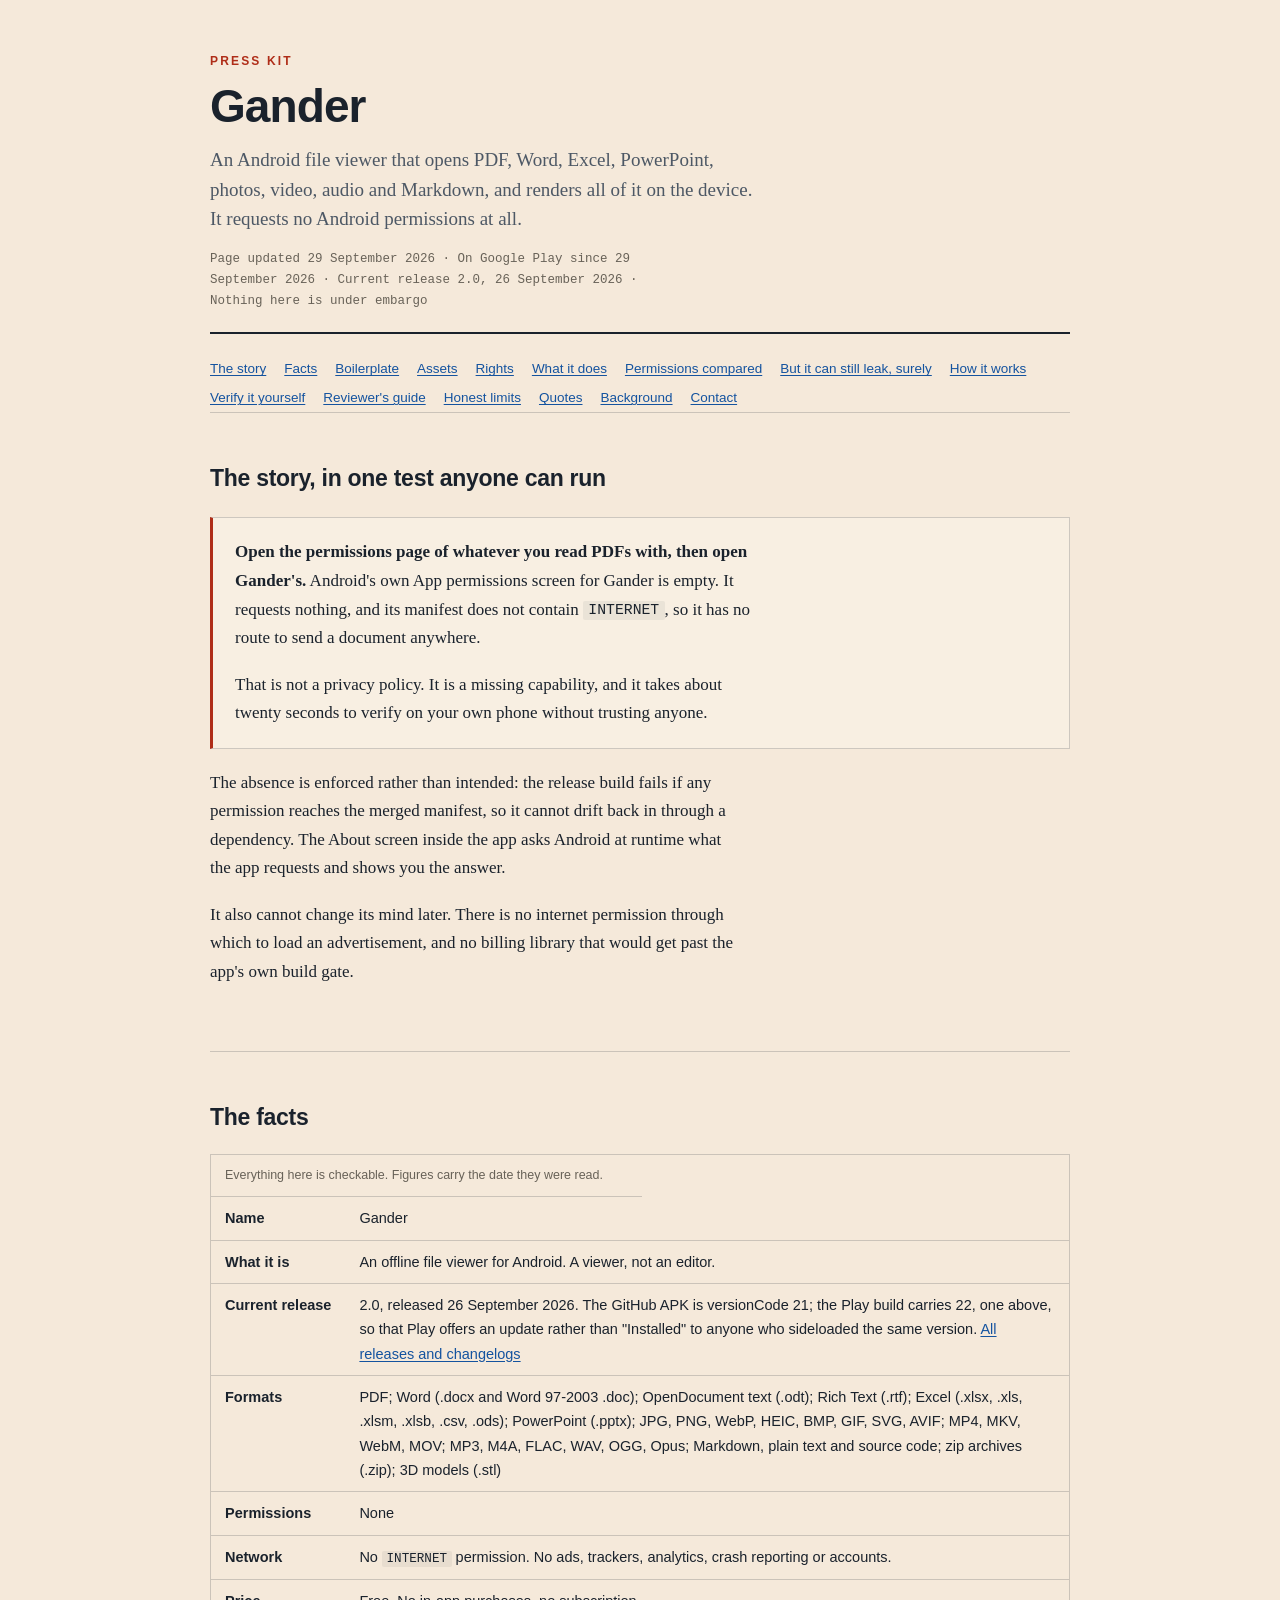
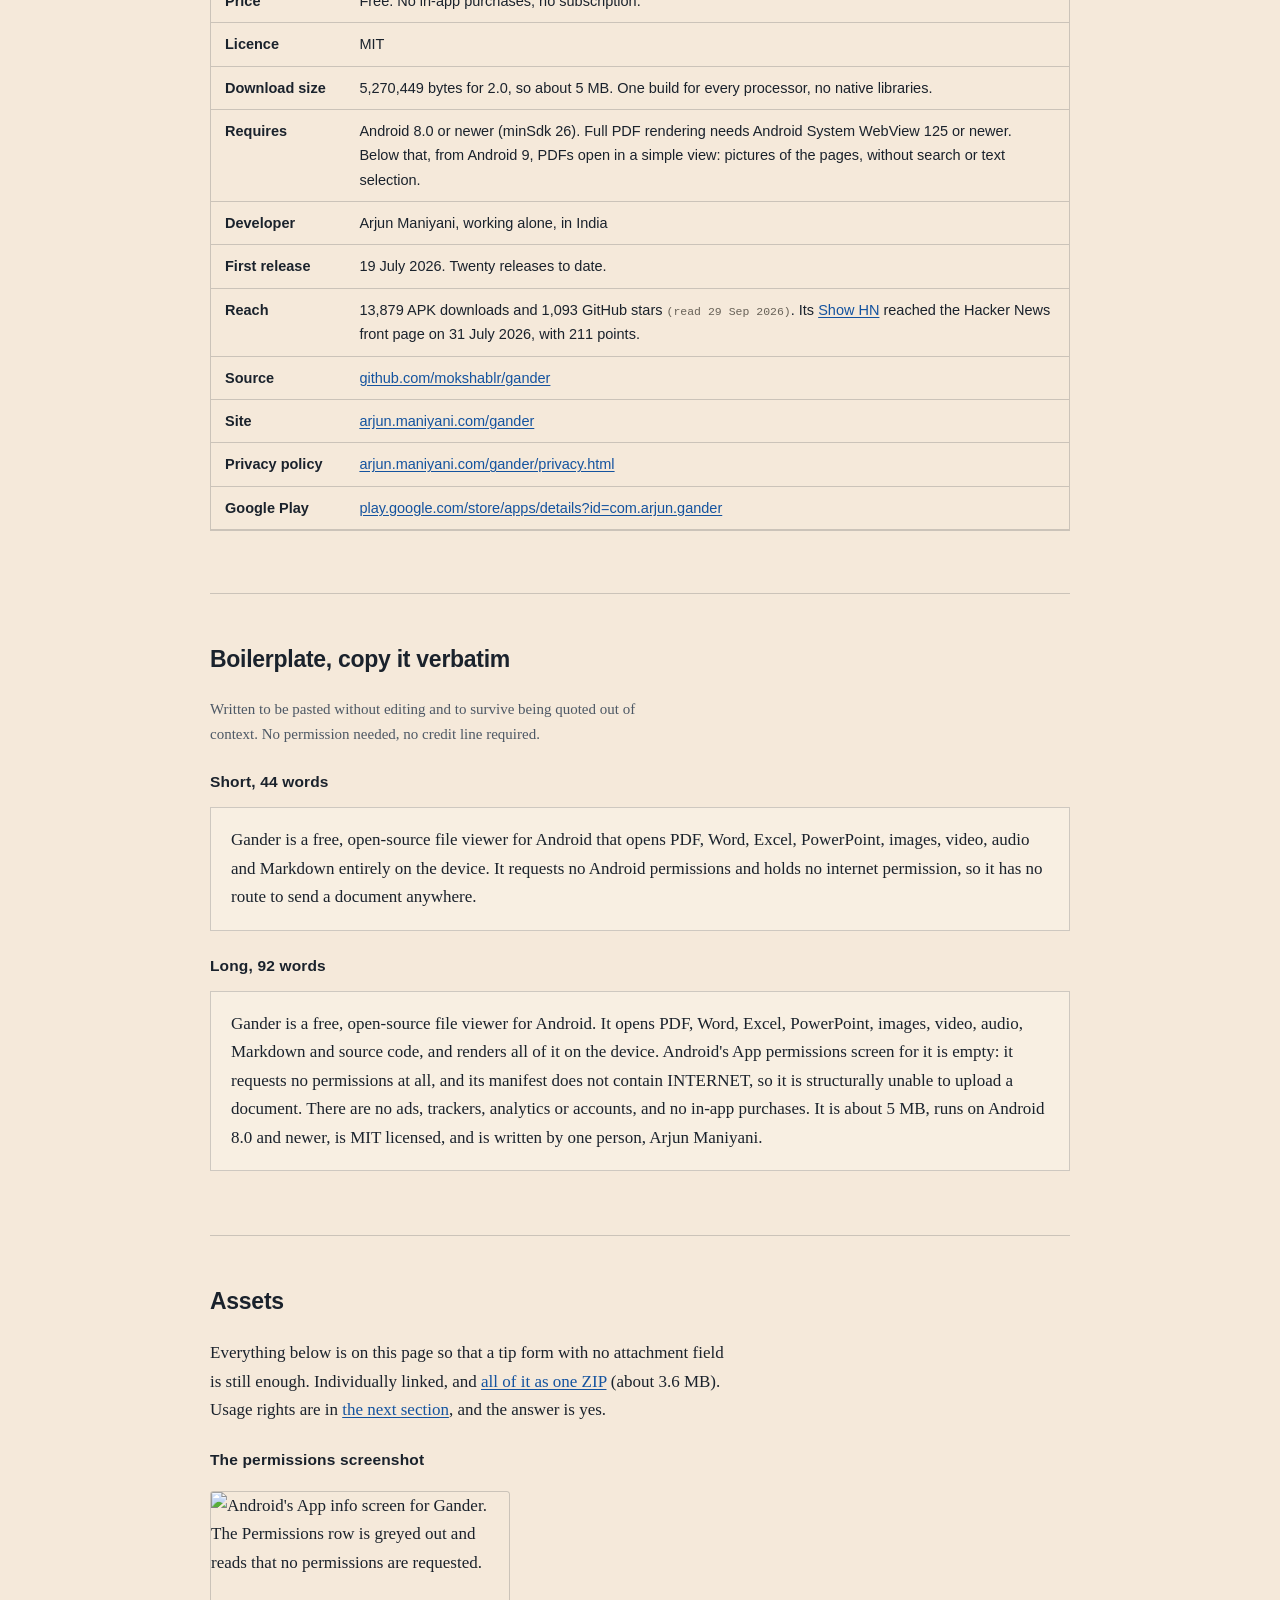
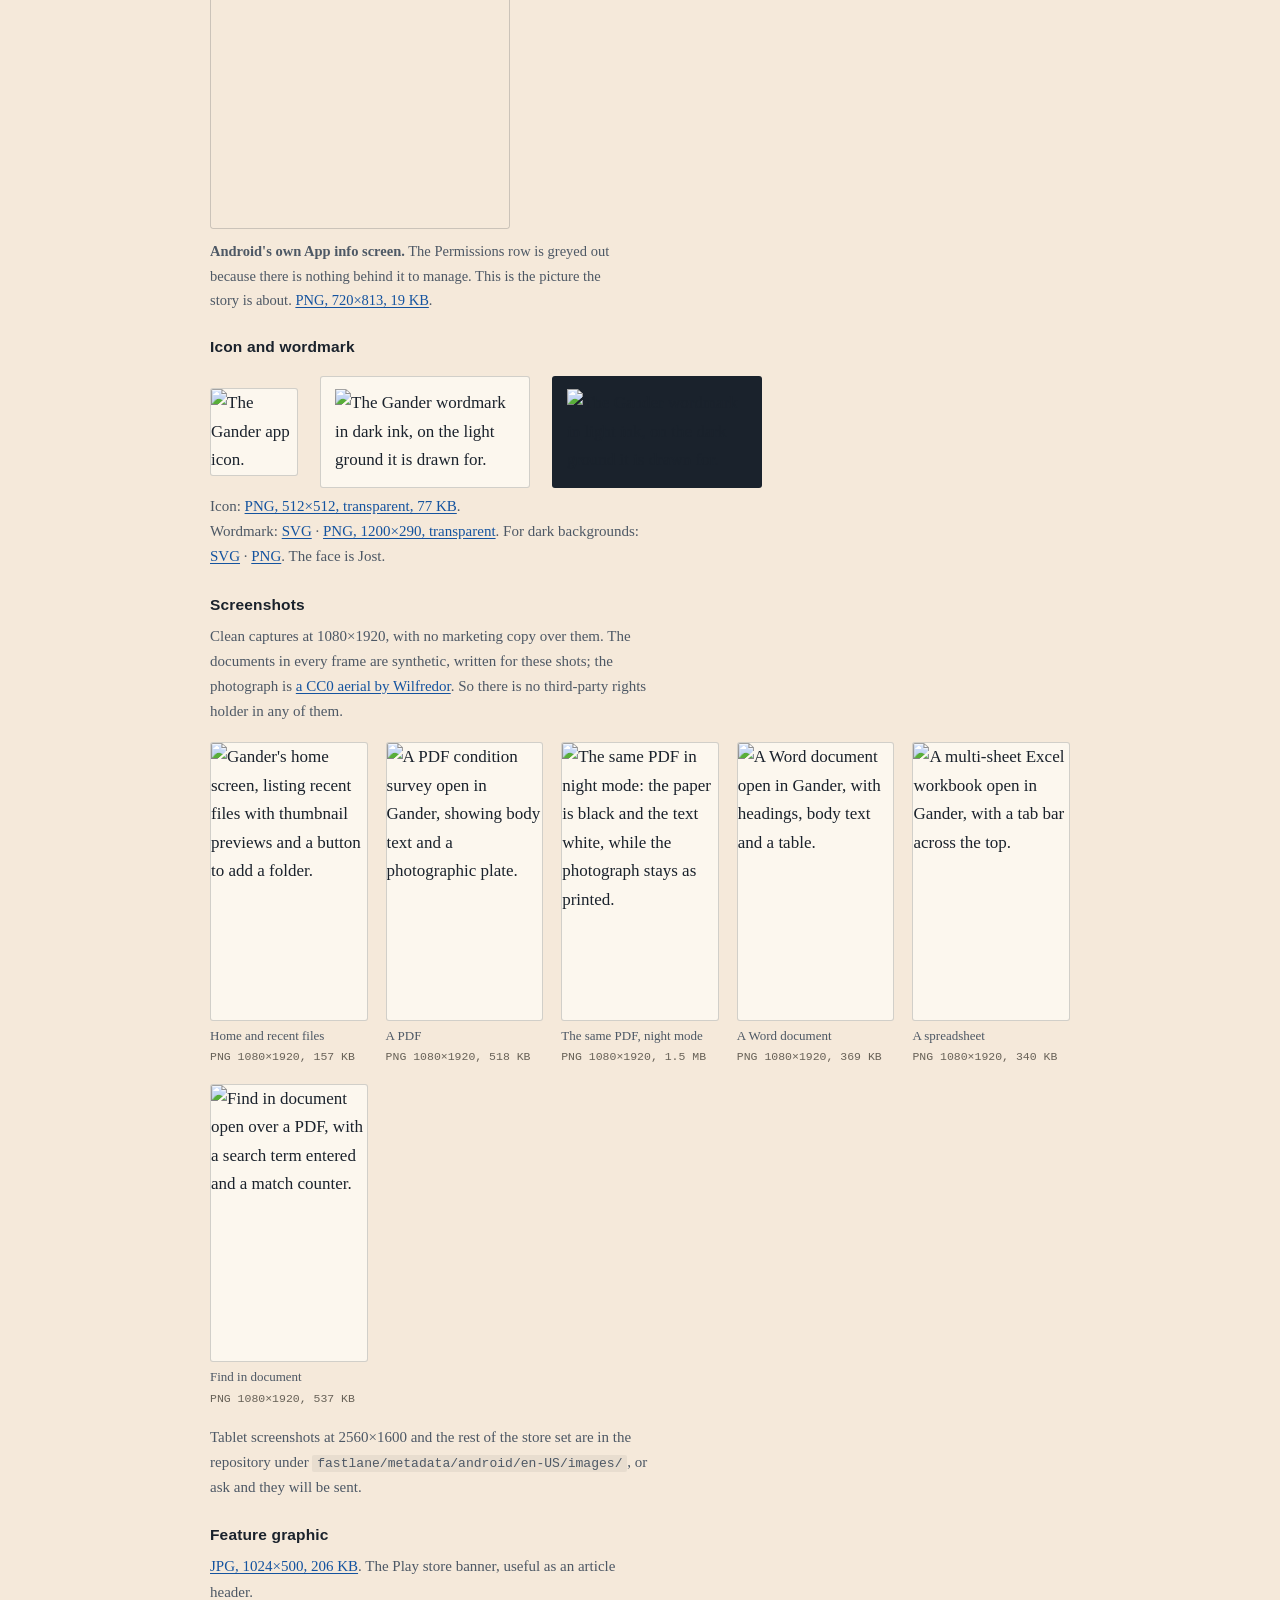
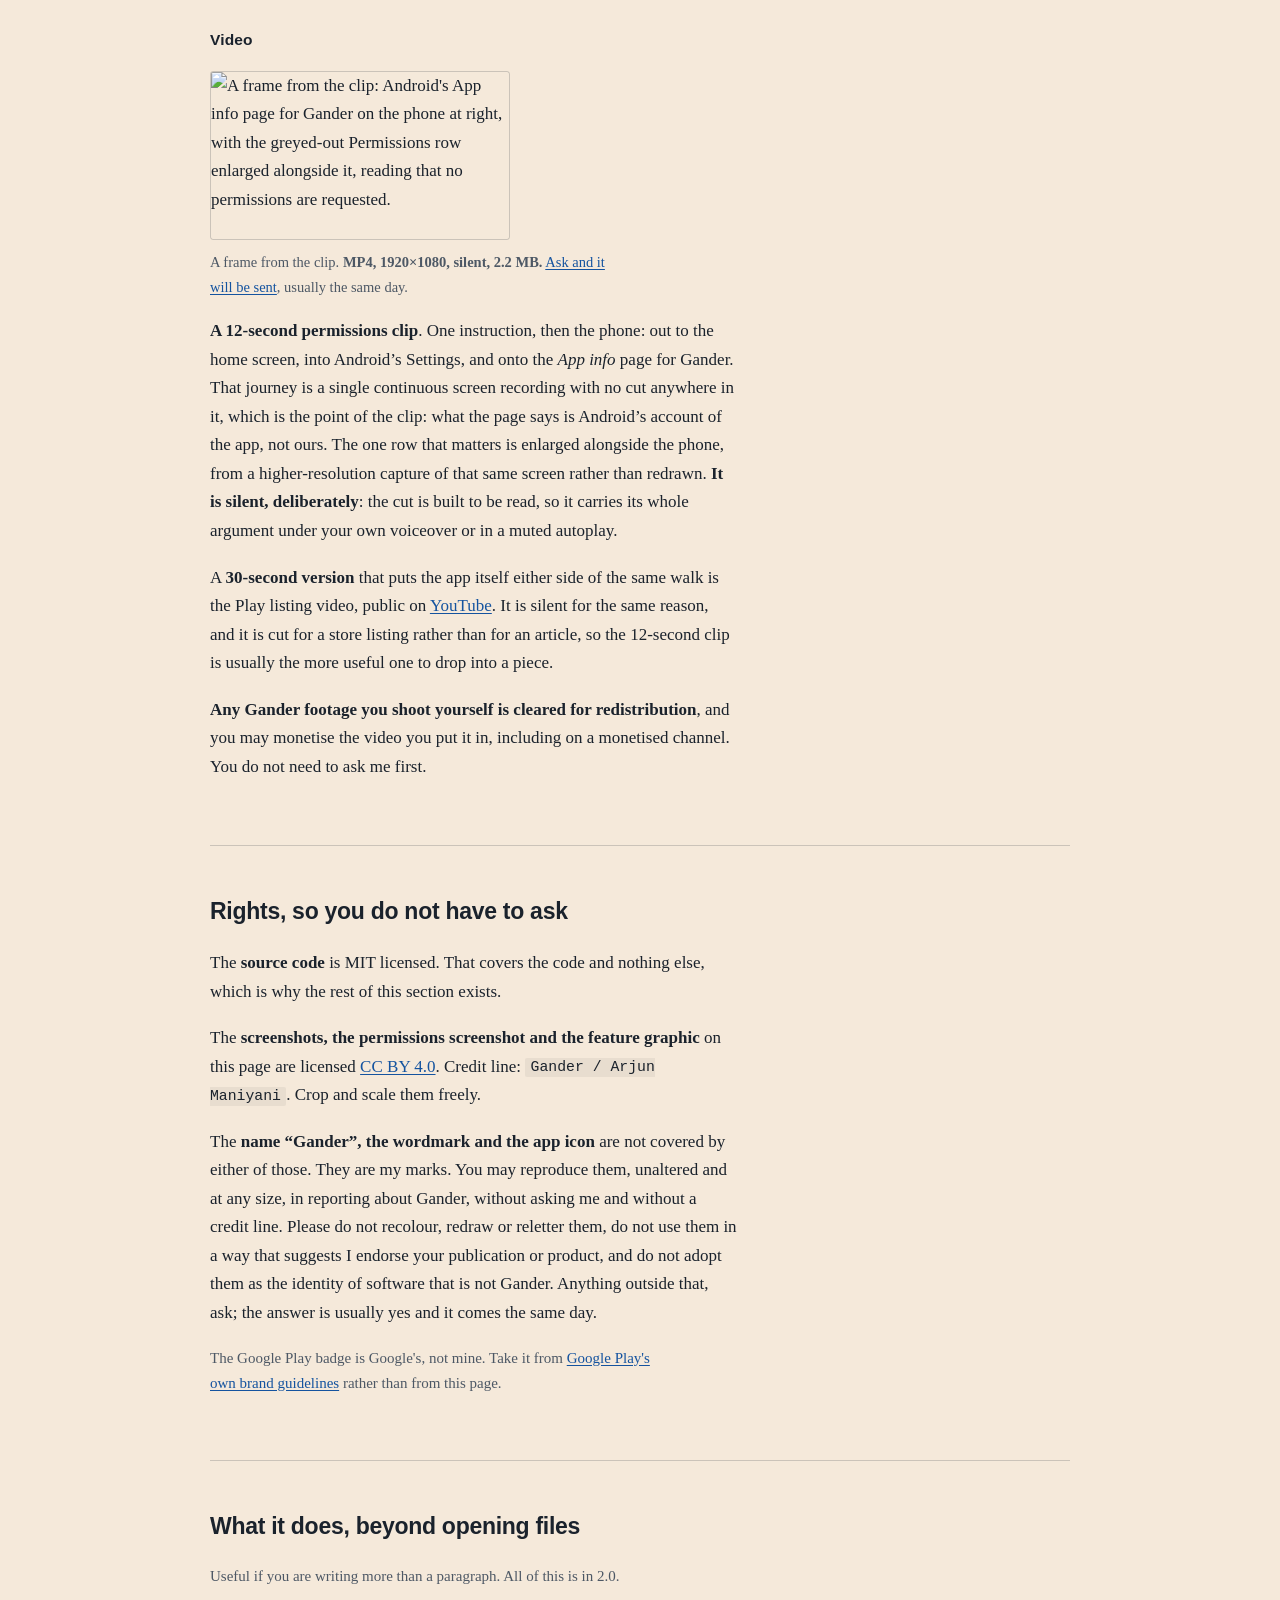
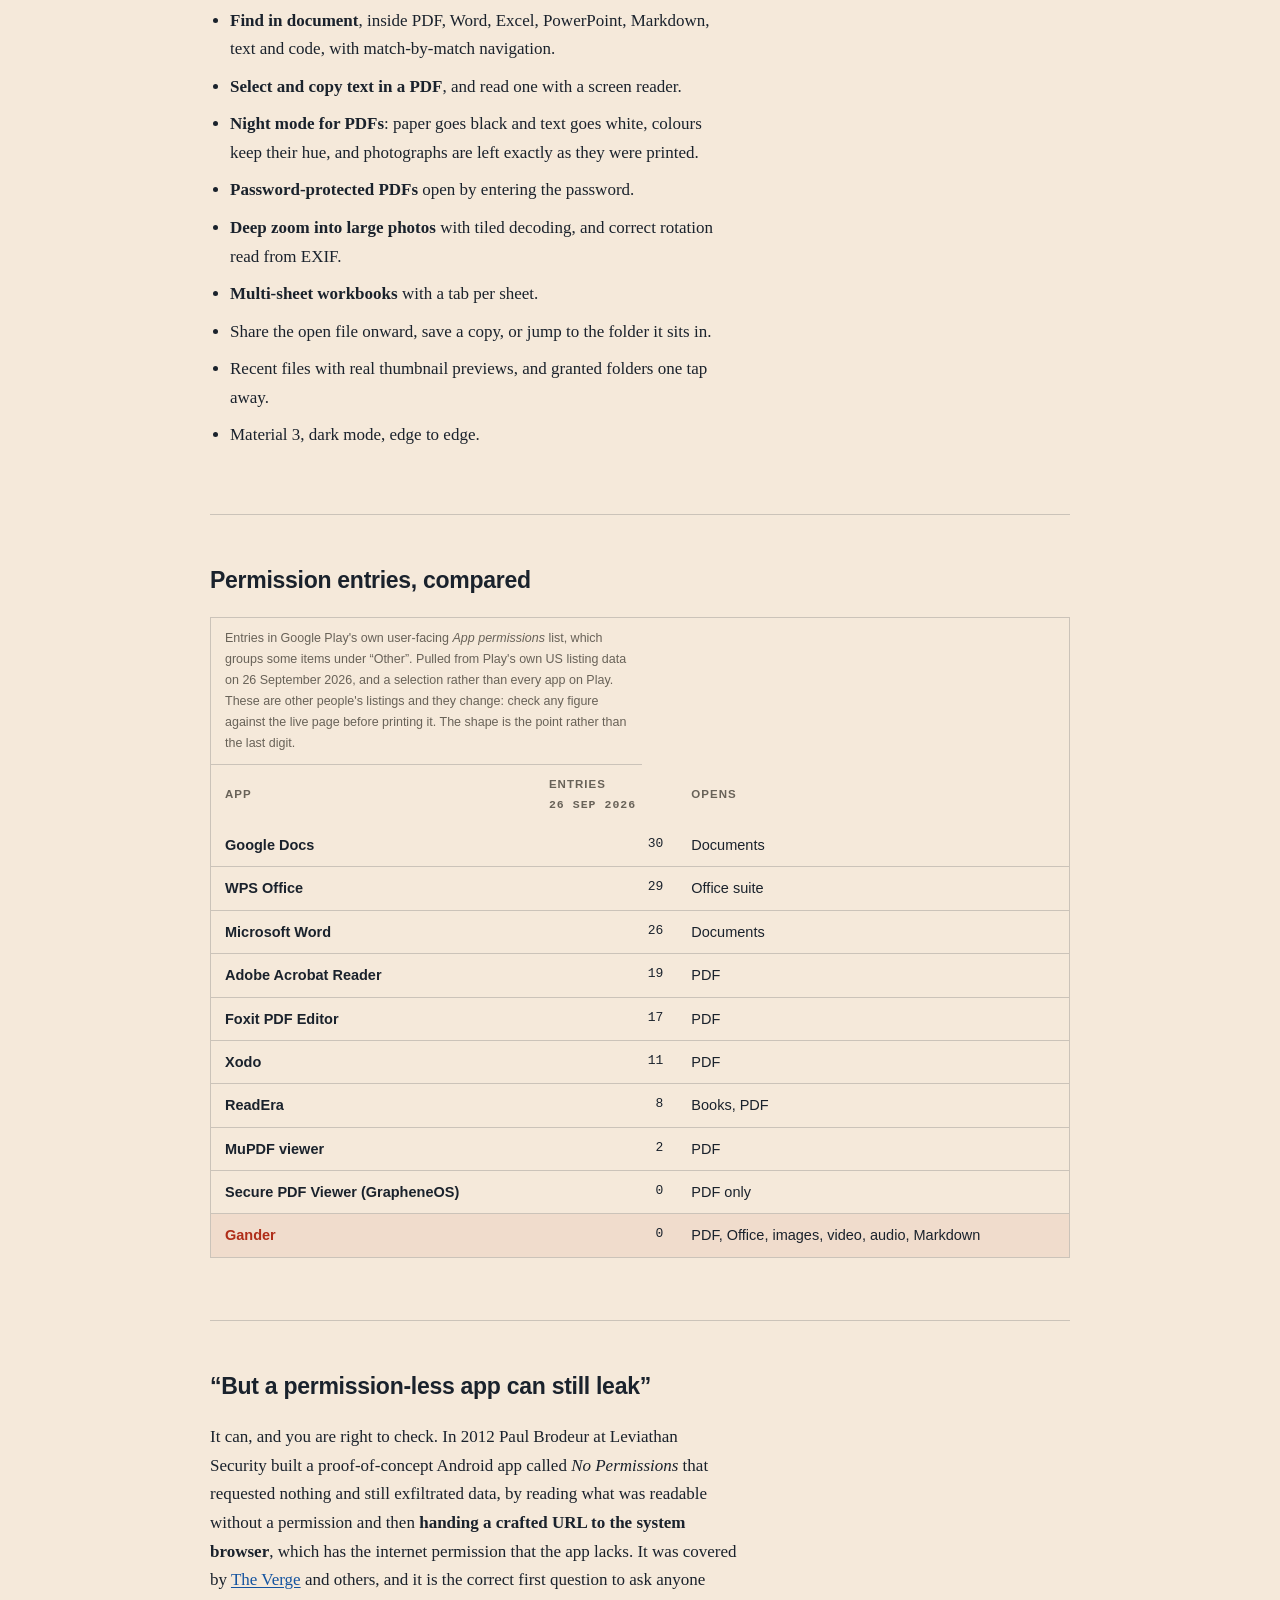
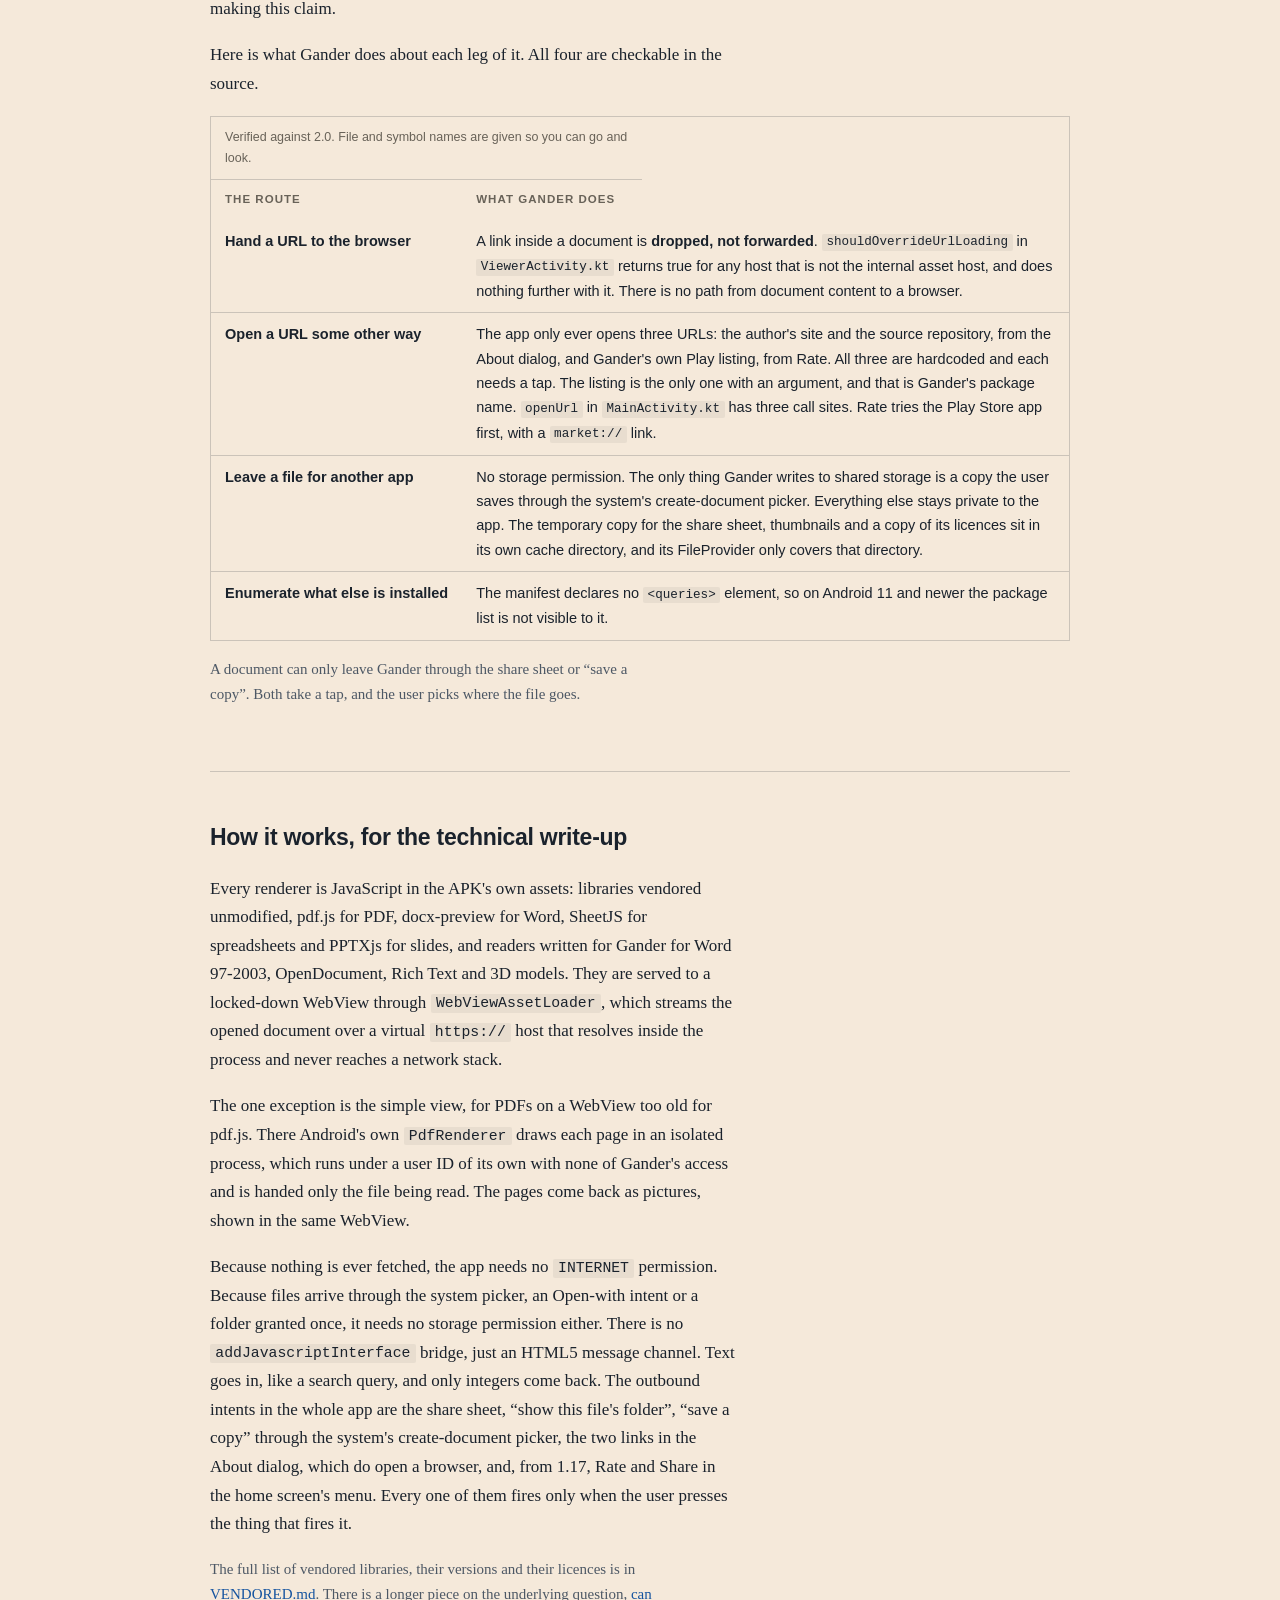
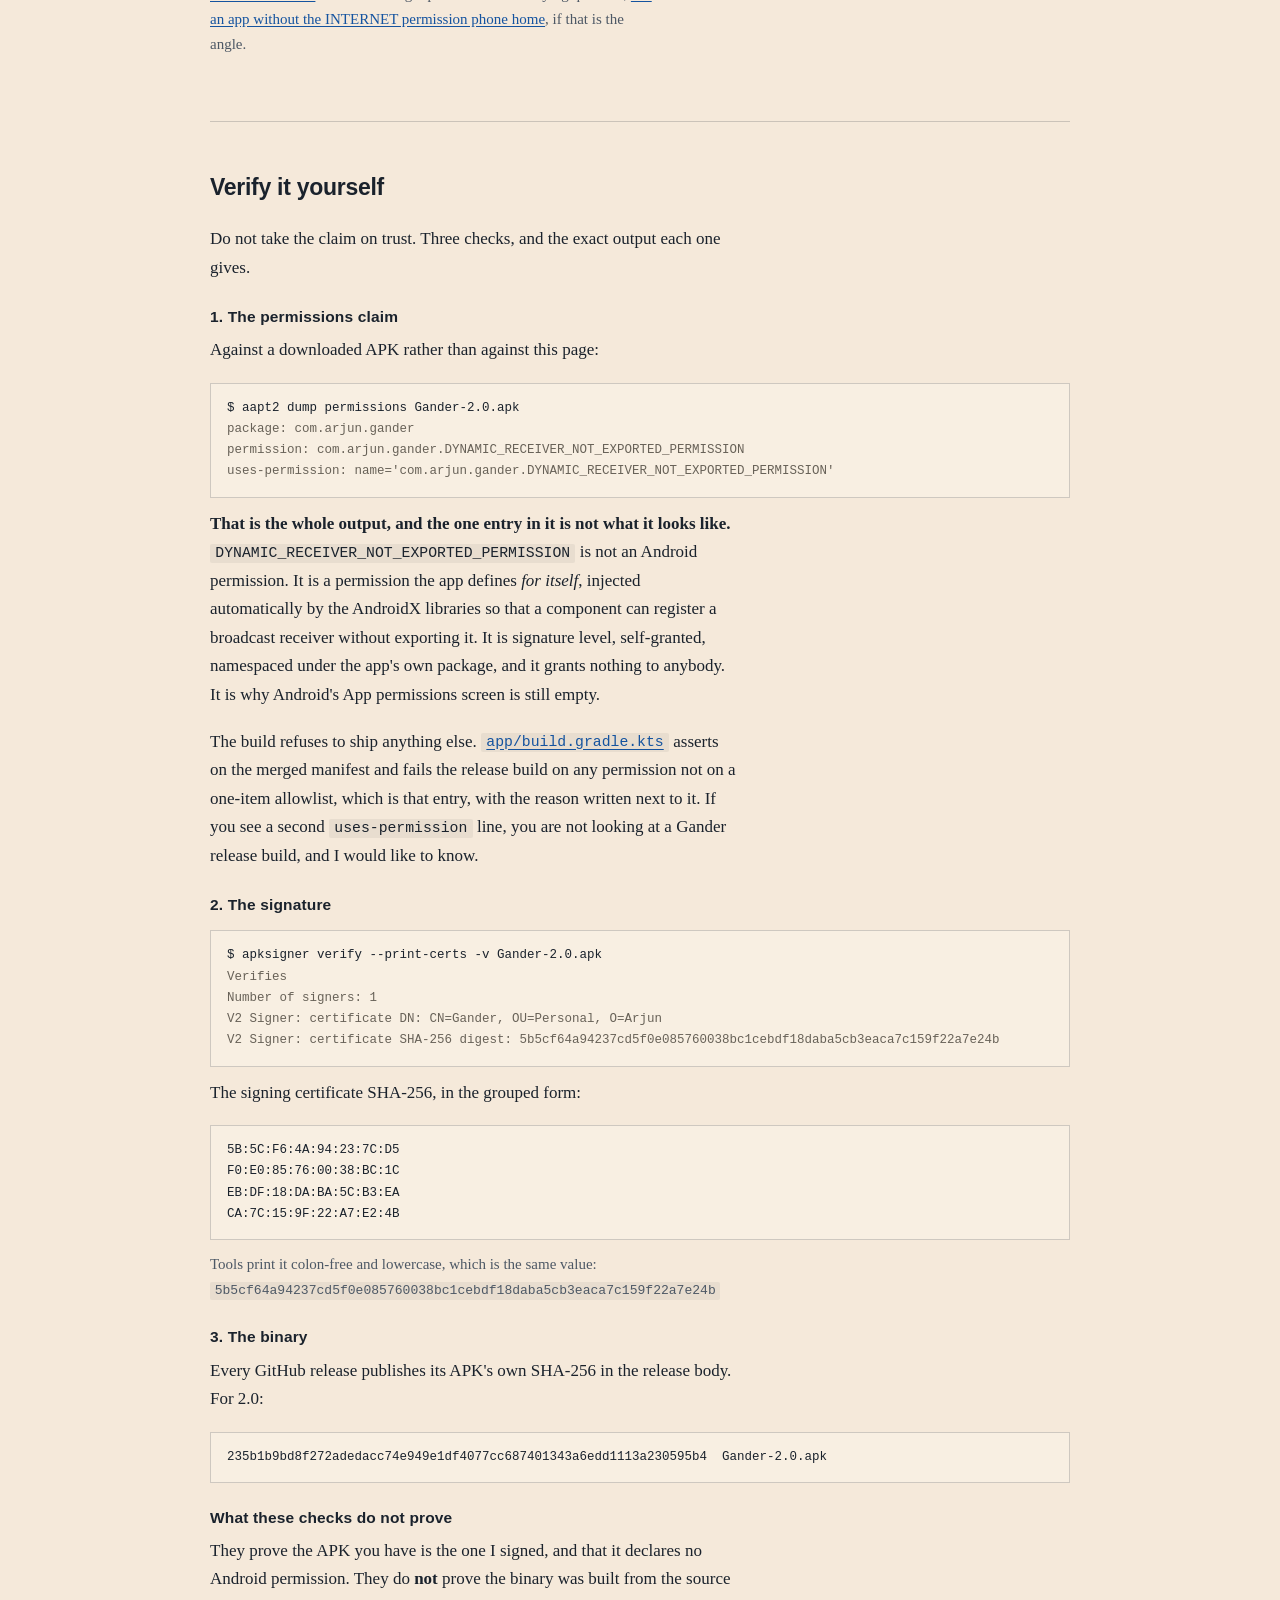
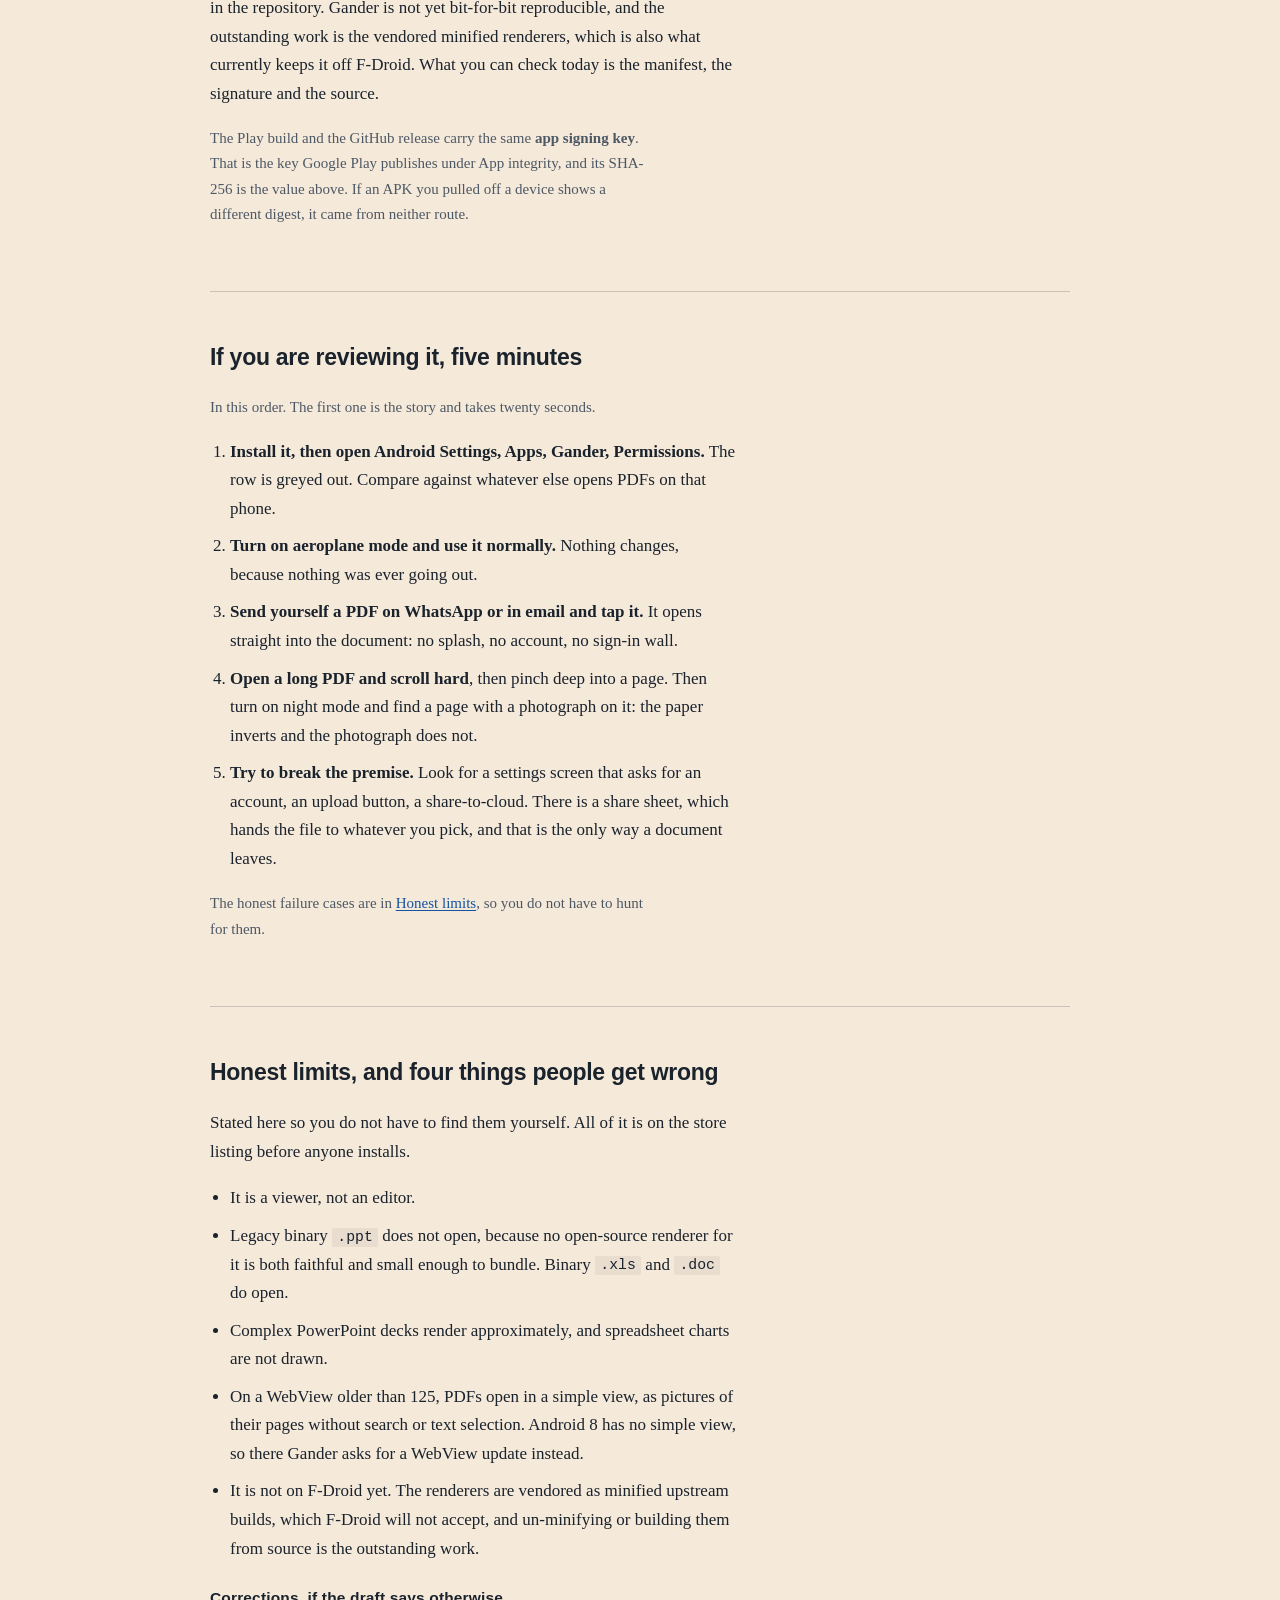
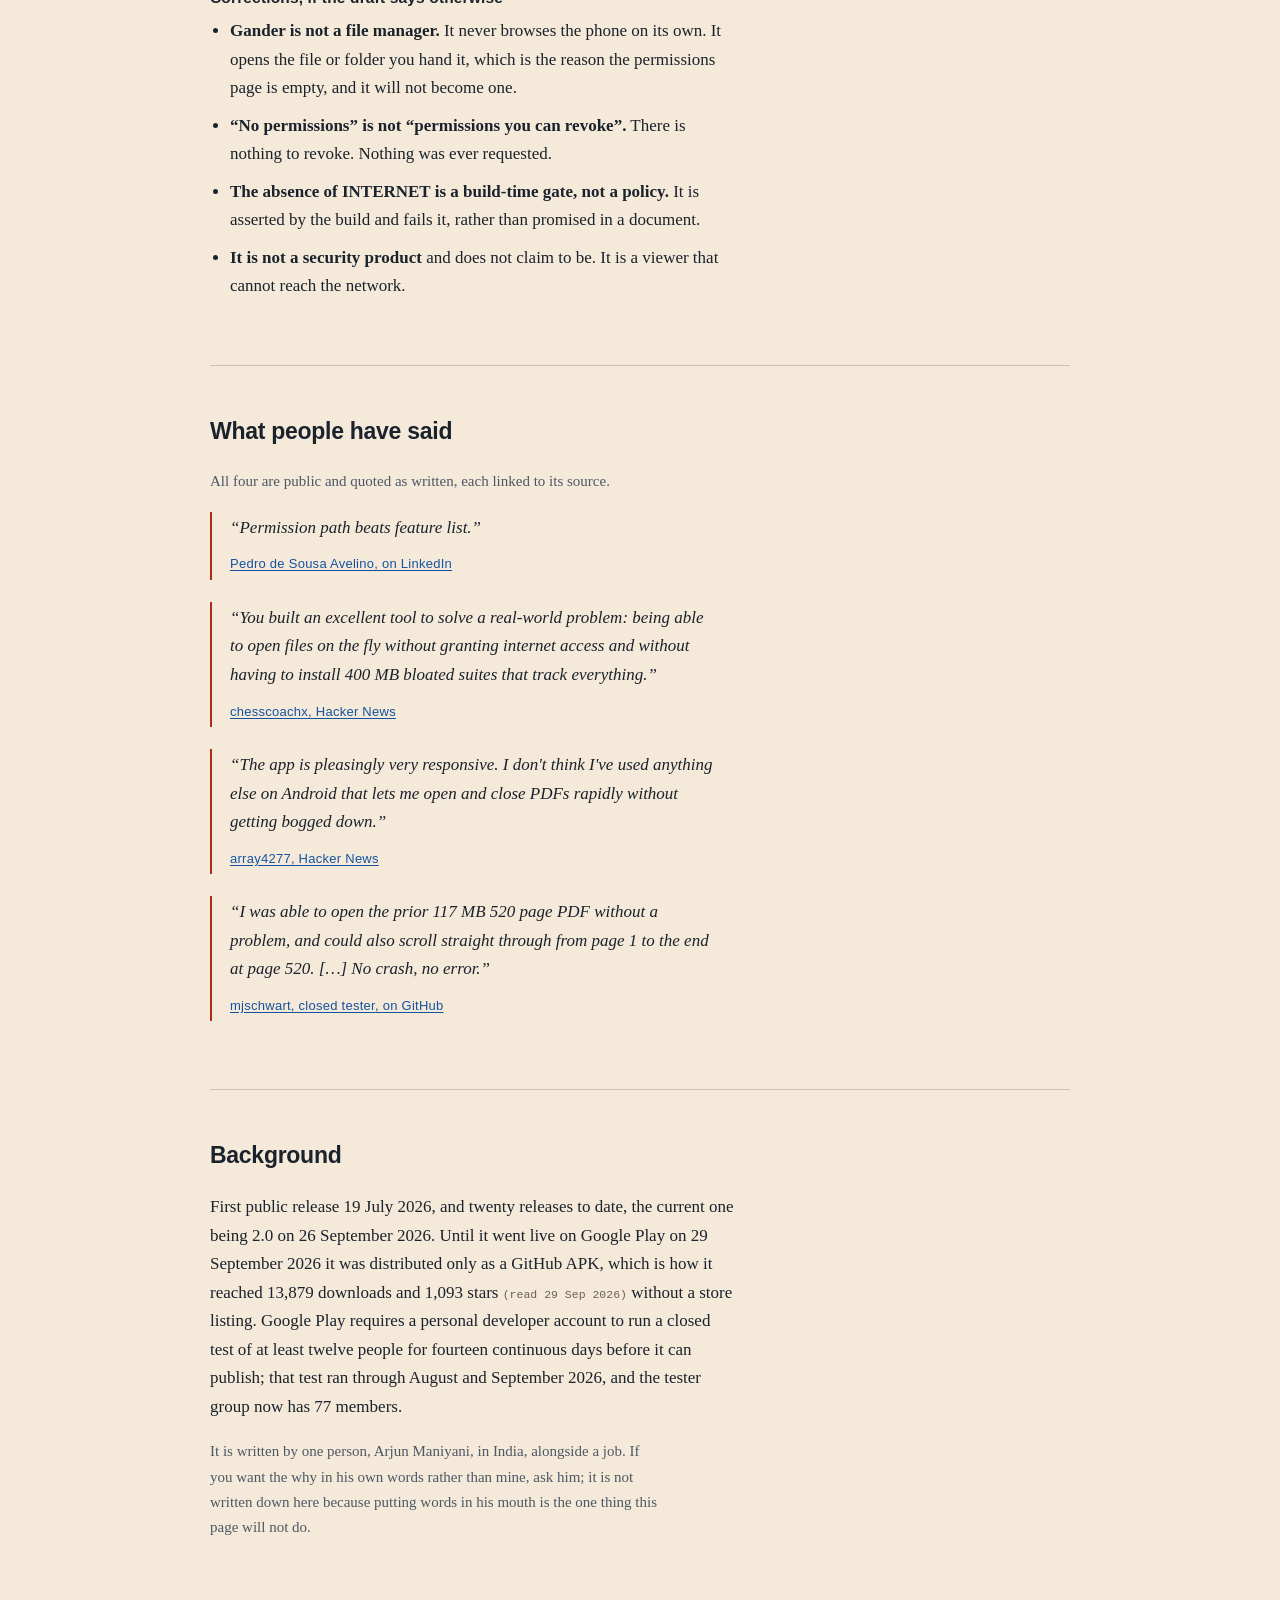
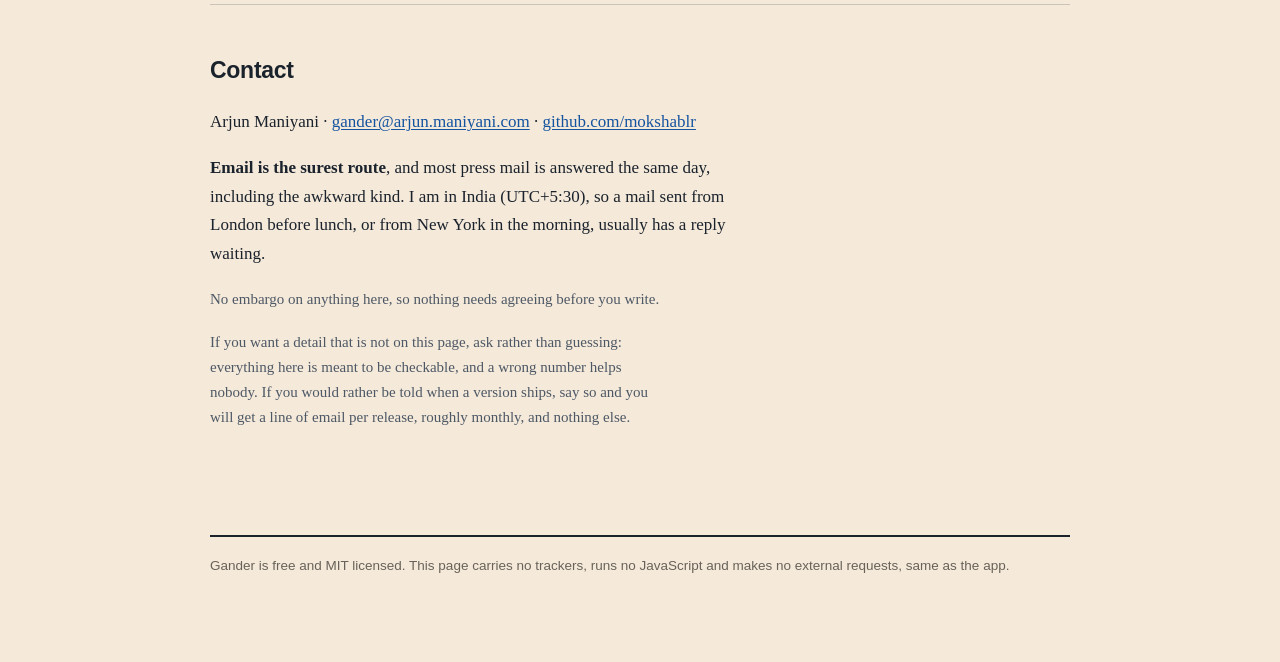
==== commit b1351ff1: "Say where a PDF goes on a WebView below 125, in the README, SECURITY, the site, the press page, VEND" ====
--- a/docs/press/index.html
+++ b/docs/press/index.html
@@ -309,7 +309,7 @@
       <tr><th scope="row" class="k">Price</th><td>Free. No in-app purchases, no subscription.</td></tr>
       <tr><th scope="row" class="k">Licence</th><td>MIT</td></tr>
       <tr><th scope="row" class="k">Download size</th><td>5,270,449 bytes for 2.0, so about 5 MB. One build for every processor, no native libraries.</td></tr>
-      <tr><th scope="row" class="k">Requires</th><td>Android 8.0 or newer (minSdk 26). PDF rendering needs Android System WebView 125 or newer, and the app says so plainly if yours is older.</td></tr>
+      <tr><th scope="row" class="k">Requires</th><td>Android 8.0 or newer (minSdk 26). Full PDF rendering needs Android System WebView 125 or newer. Below that, from Android 9, PDFs open in a simple view: pictures of the pages, without search or text selection.</td></tr>
       <tr><th scope="row" class="k">Developer</th><td>Arjun Maniyani, working alone, in India</td></tr>
       <tr><th scope="row" class="k">First release</th><td>19 July 2026. Twenty releases to date.</td></tr>
       <tr><th scope="row" class="k">Reach</th><td>13,879 APK downloads and 1,093 GitHub stars <span class="asof">(read 29 Sep 2026)</span>. Its <a href="https://news.ycombinator.com/item?id=49119425">Show HN</a> reached the Hacker News front page on 31 July 2026, with 211 points.</td></tr>
@@ -528,6 +528,10 @@
   locked-down WebView through <code>WebViewAssetLoader</code>, which streams the opened document
   over a virtual <code>https://</code> host that resolves inside the process and never reaches a
   network stack.</p>
+  <p>The one exception is the simple view, for PDFs on a WebView too old for pdf.js. There
+  Android's own <code>PdfRenderer</code> draws each page in an isolated process, which runs under
+  a user ID of its own with none of Gander's access and is handed only the file being read. The
+  pages come back as pictures, shown in the same WebView.</p>
   <p>Because nothing is ever fetched, the app needs no <code>INTERNET</code> permission. Because
   files arrive through the system picker, an Open-with intent or a folder granted once, it needs no
   storage permission either. There is no <code>addJavascriptInterface</code> bridge, just an HTML5
@@ -628,9 +632,9 @@
       is both faithful and small enough to bundle. Binary <code>.xls</code> and <code>.doc</code>
       do open.</li>
     <li>Complex PowerPoint decks render approximately, and spreadsheet charts are not drawn.</li>
-    <li>PDF rendering needs Android System WebView 125 or newer. On Android 8 and 9 the last
-      WebView those devices will receive is Chromium 138, so this is a real ceiling rather than a
-      temporary one.</li>
+    <li>On a WebView older than 125, PDFs open in a simple view, as pictures of their pages
+      without search or text selection. Android 8 has no simple view, so there Gander asks for a
+      WebView update instead.</li>
     <li>It is not on F-Droid yet. The renderers are vendored as minified upstream builds, which
       F-Droid will not accept, and un-minifying or building them from source is the outstanding
       work.</li>
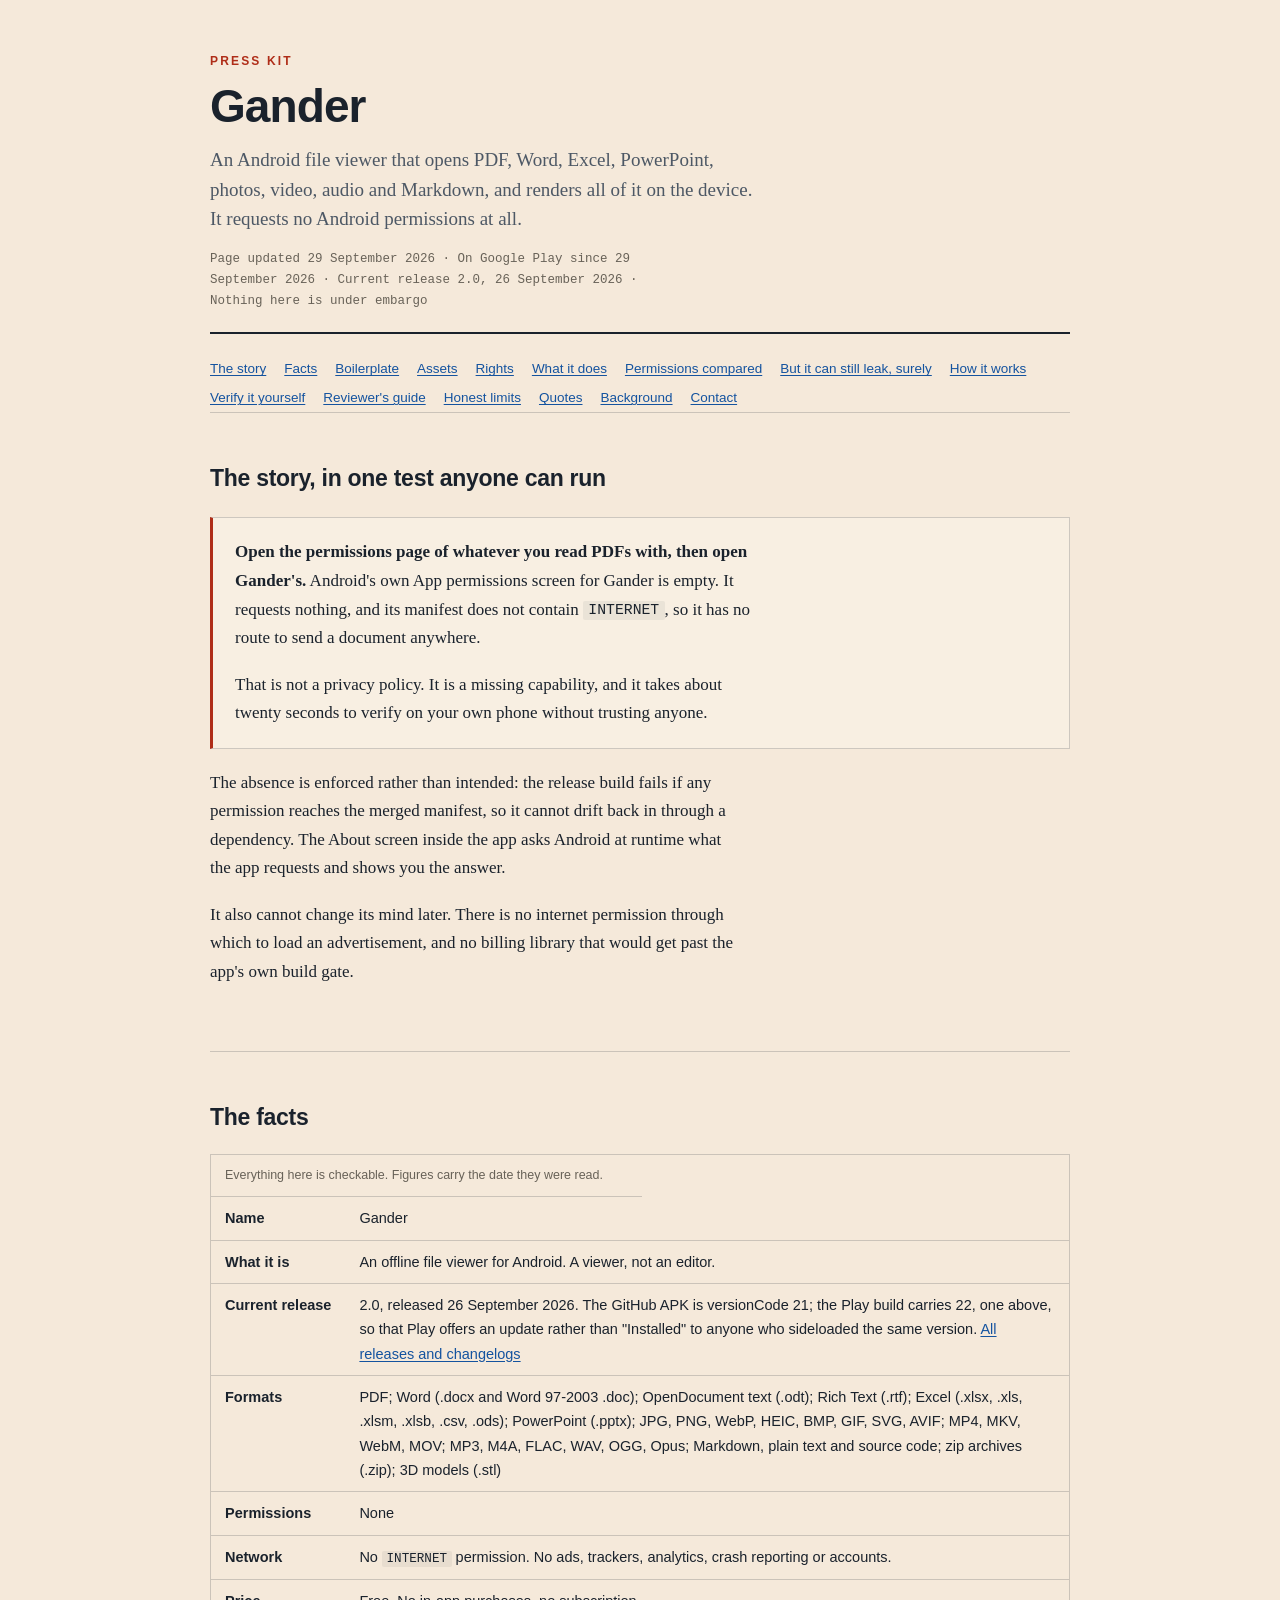
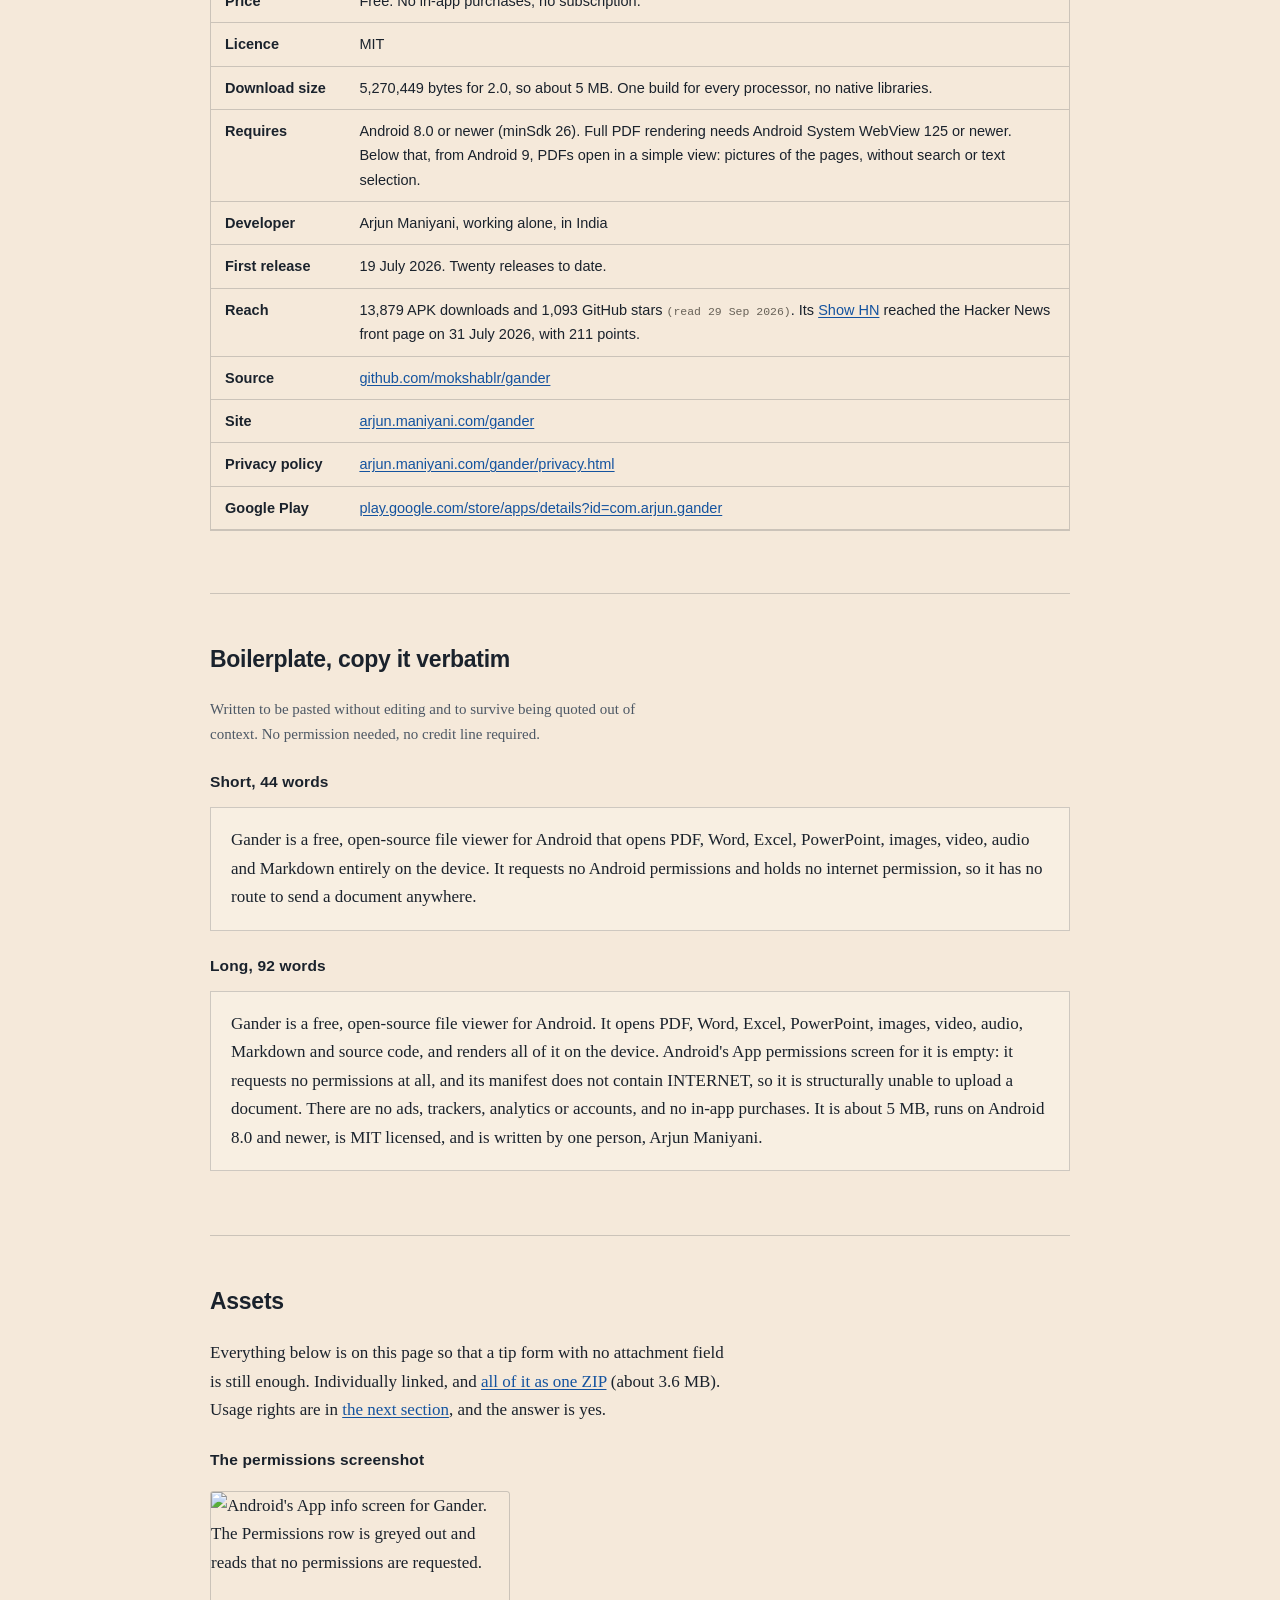
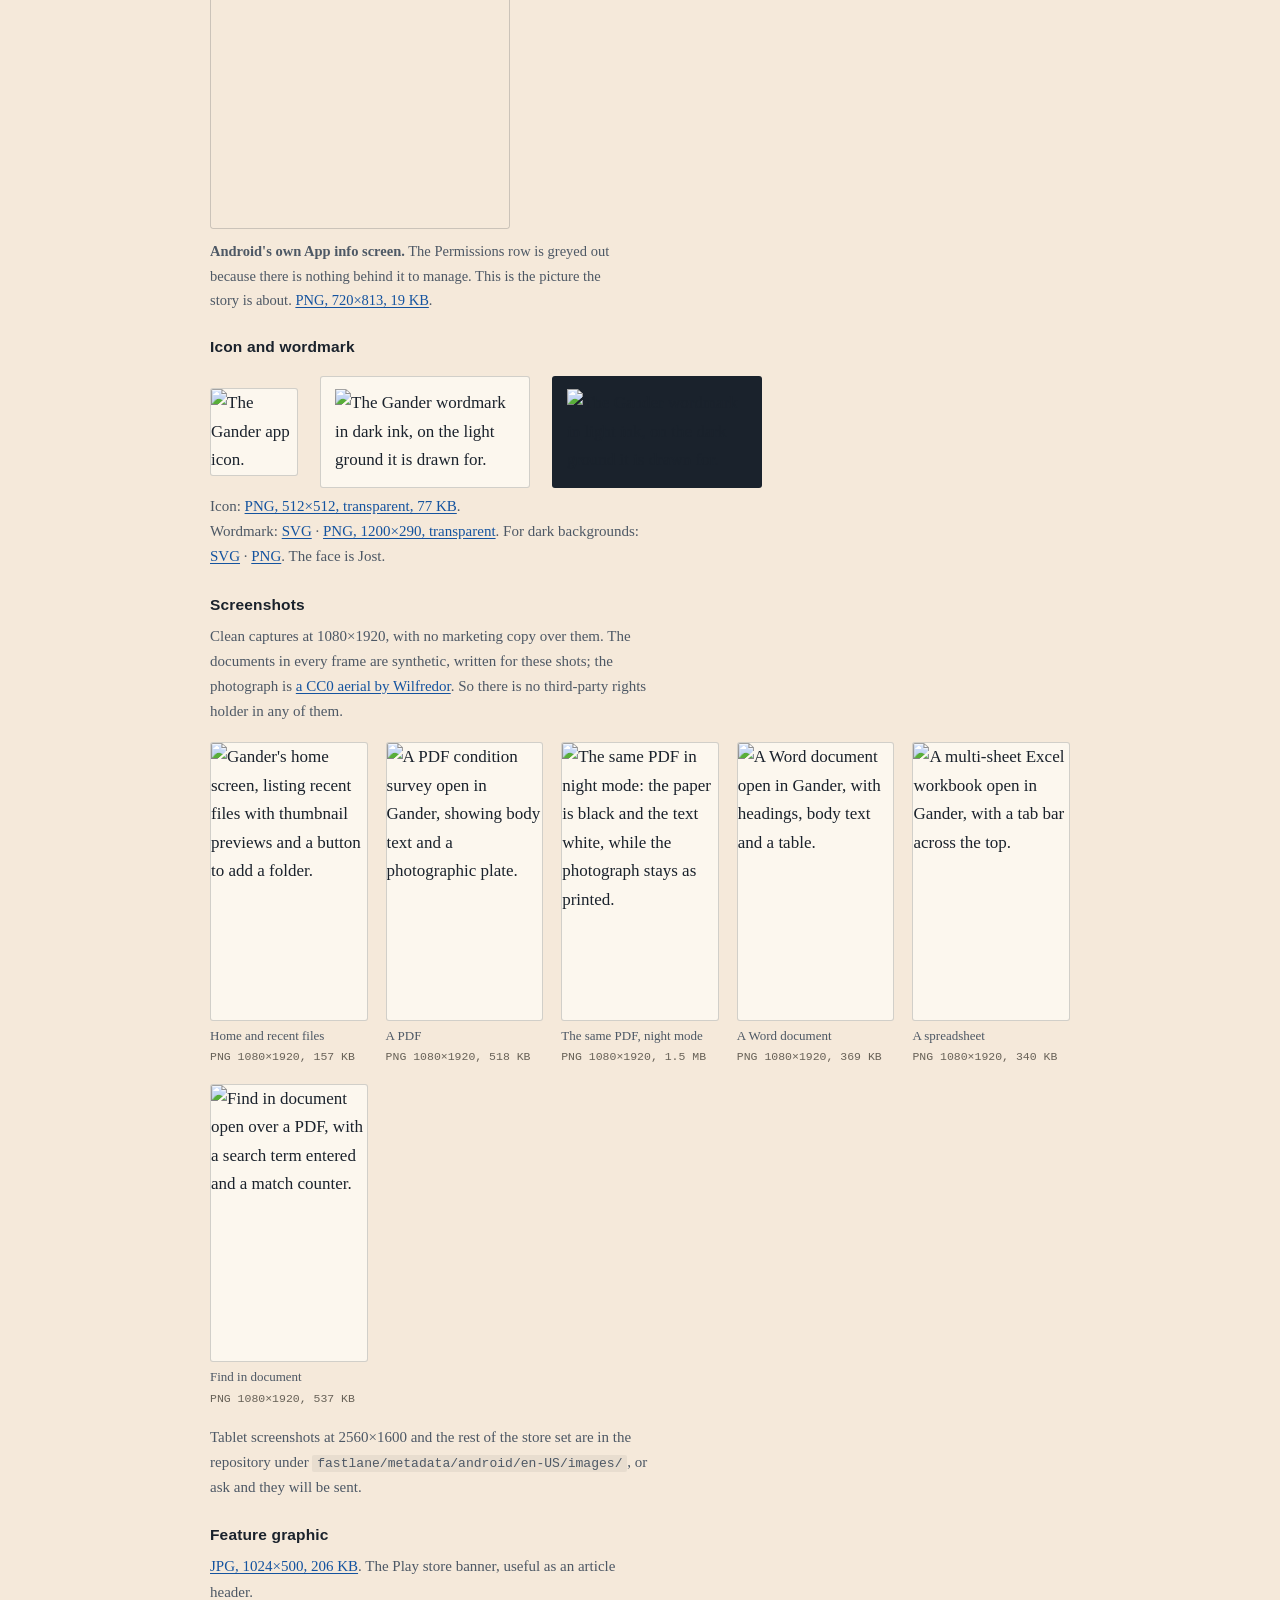
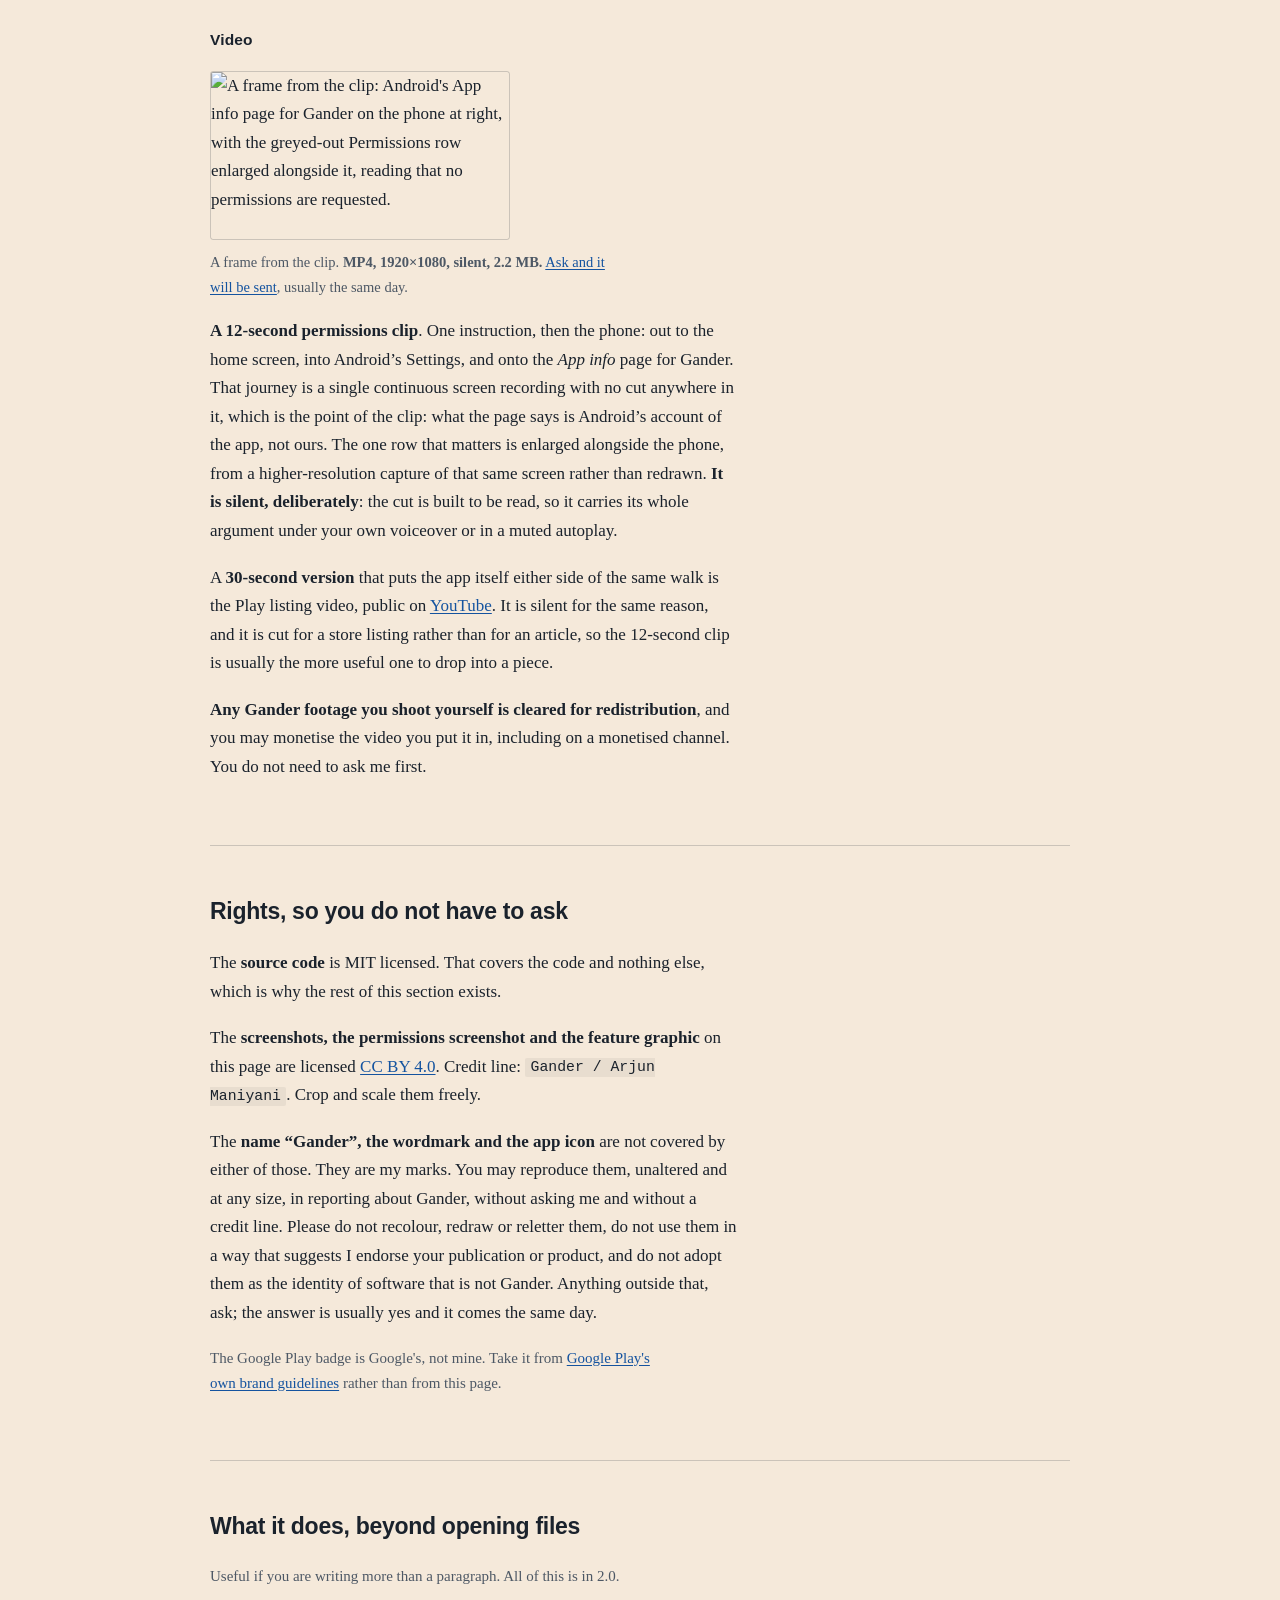
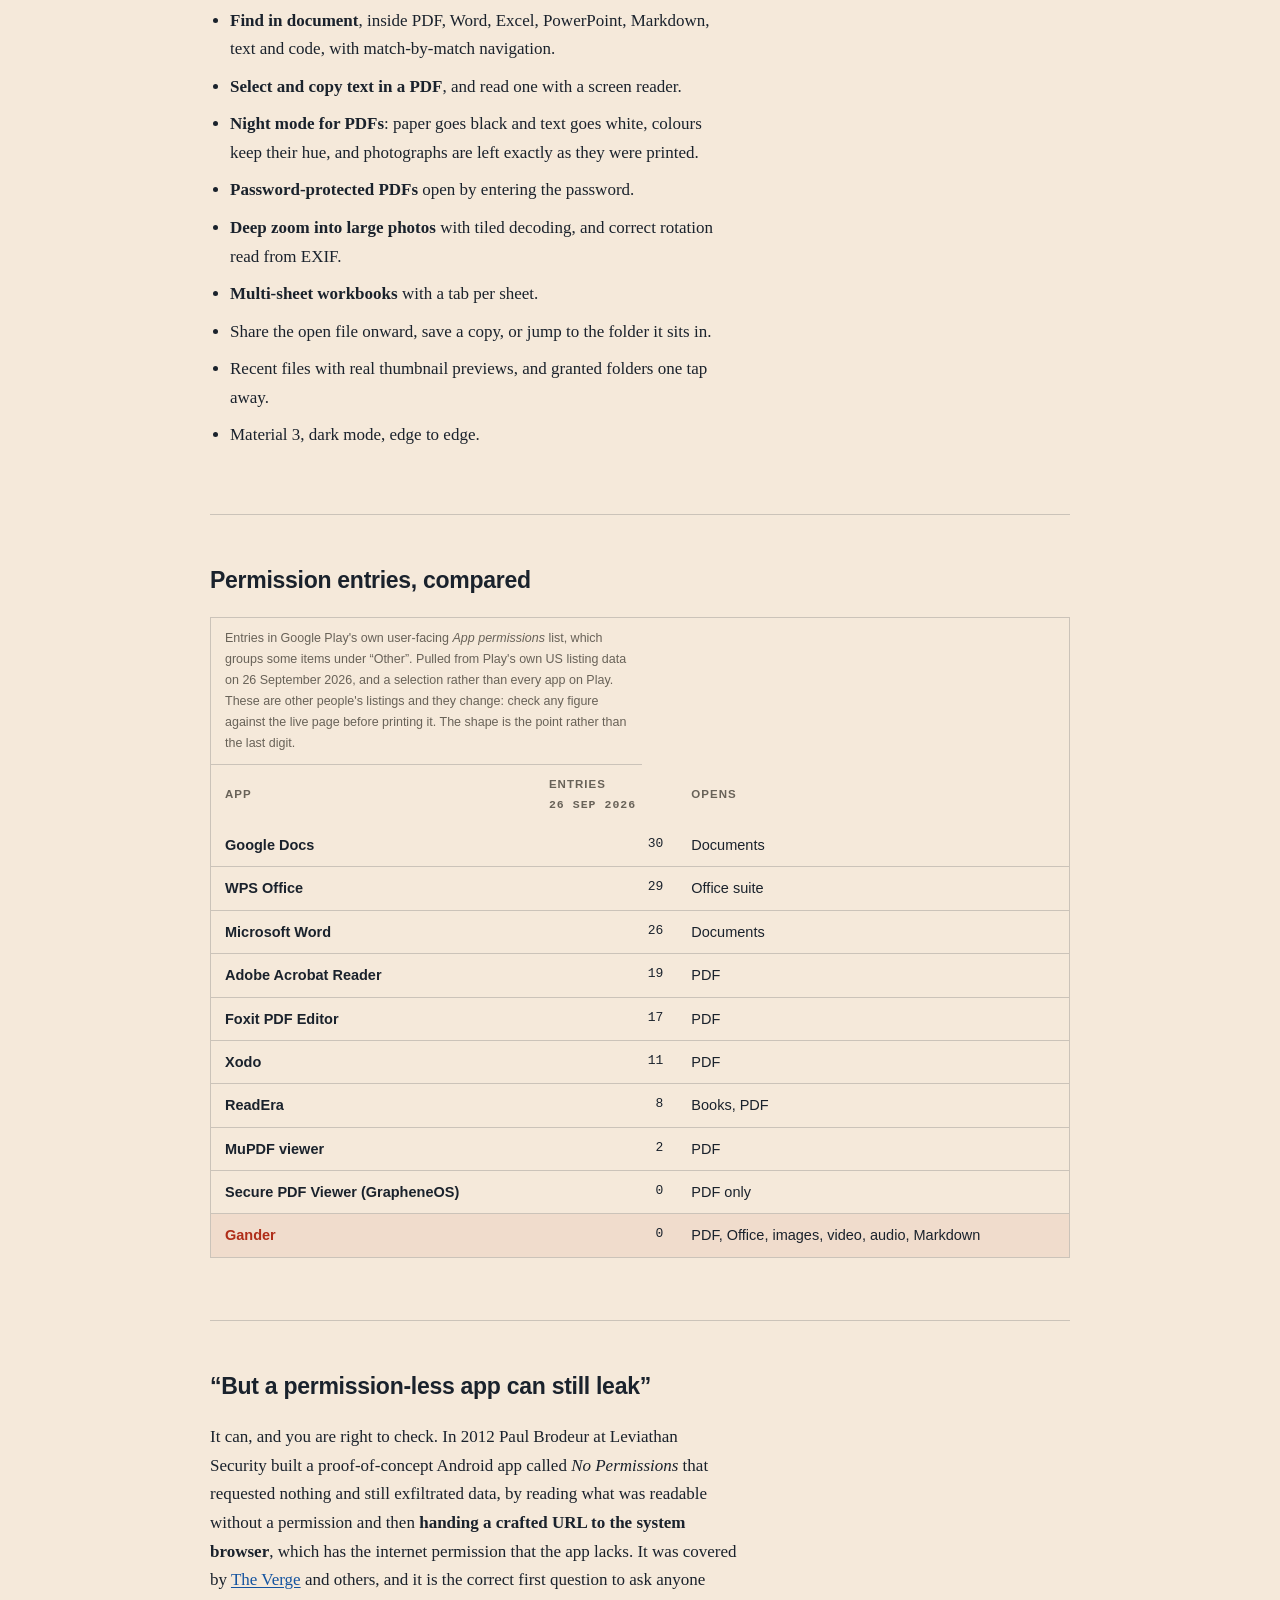
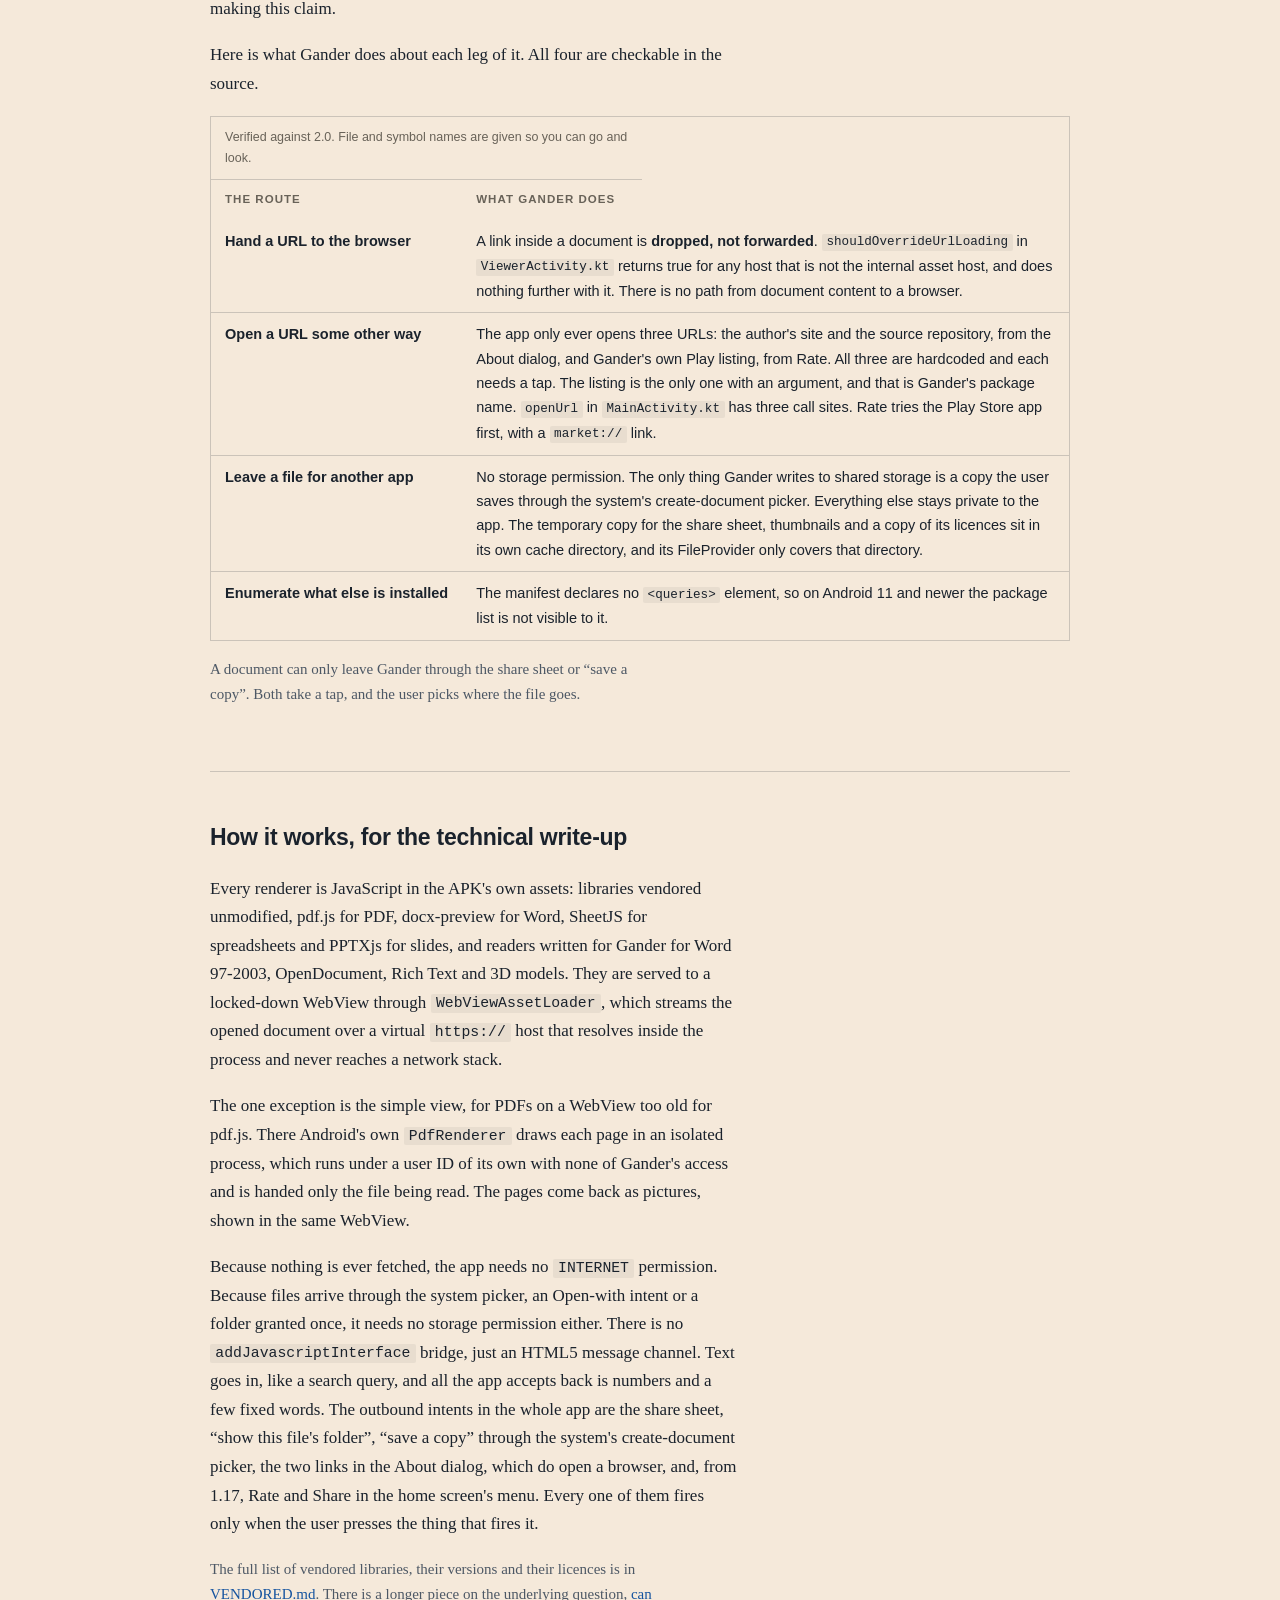
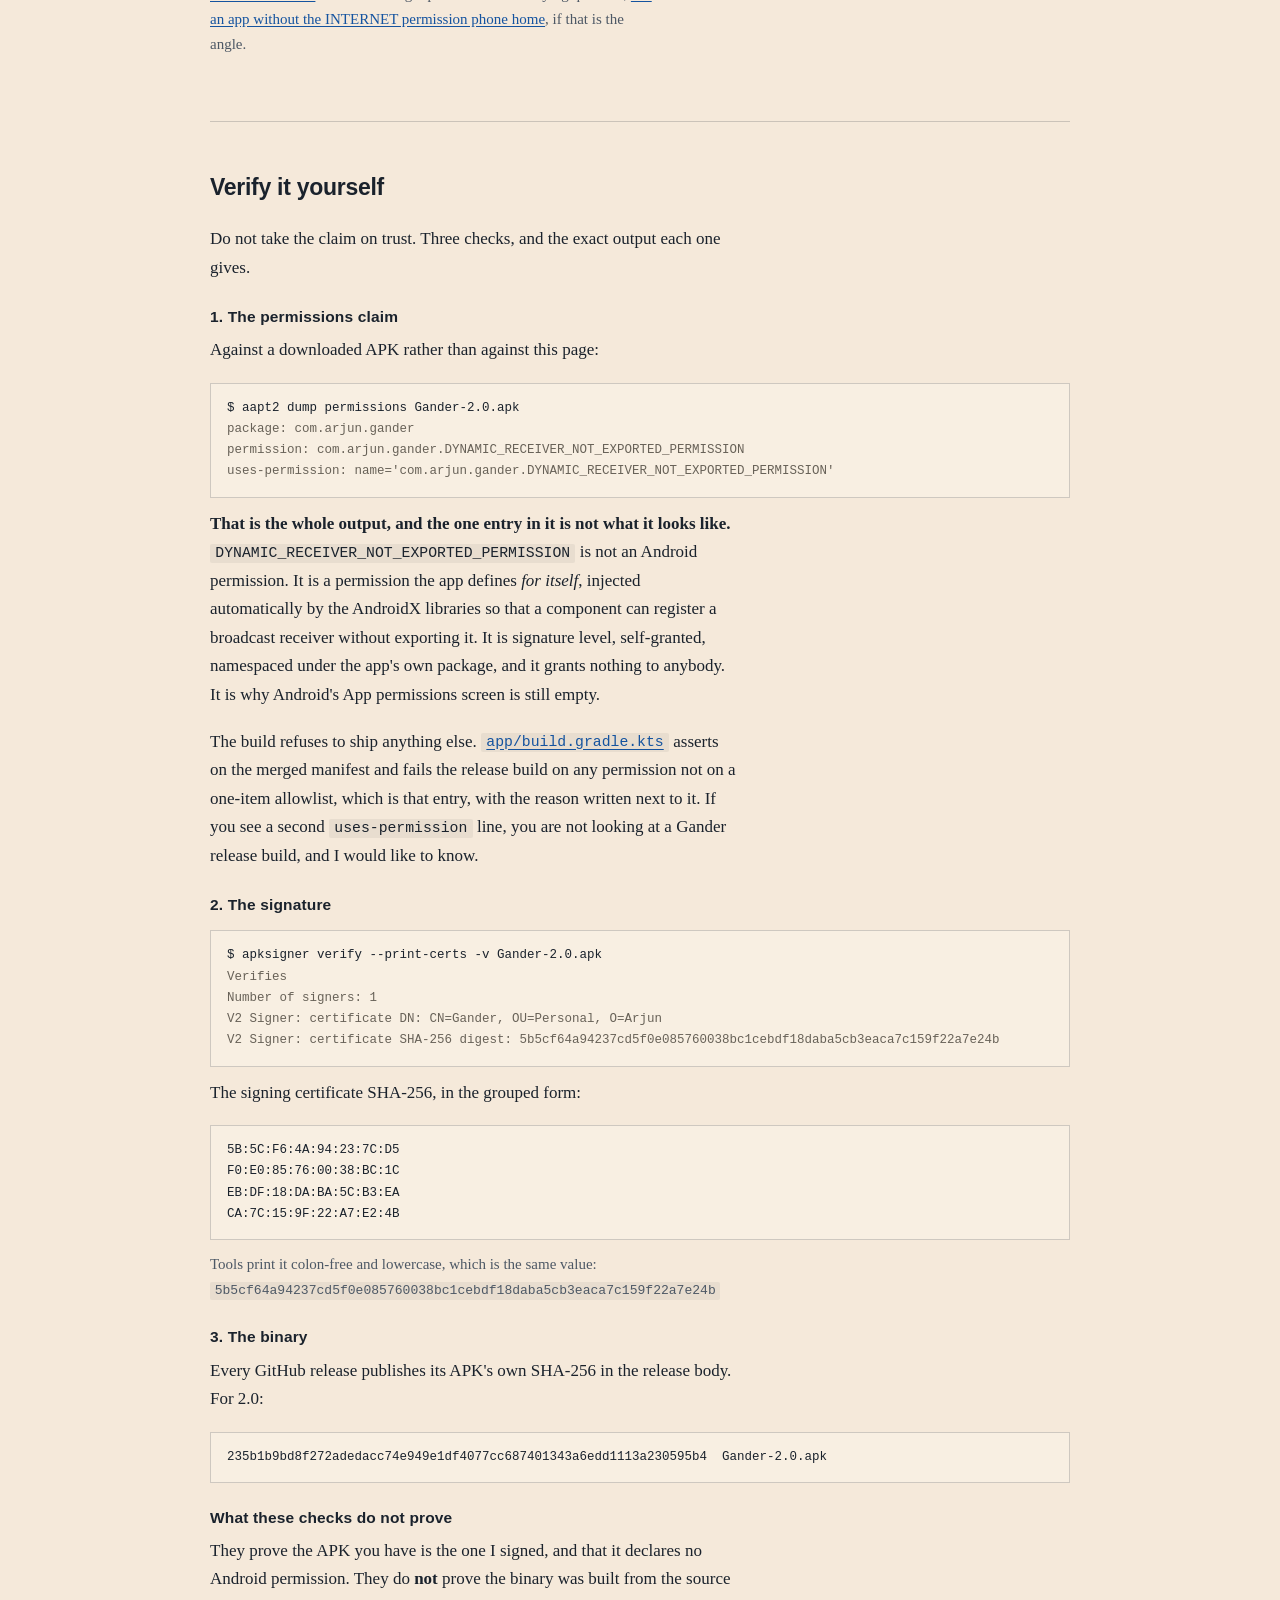
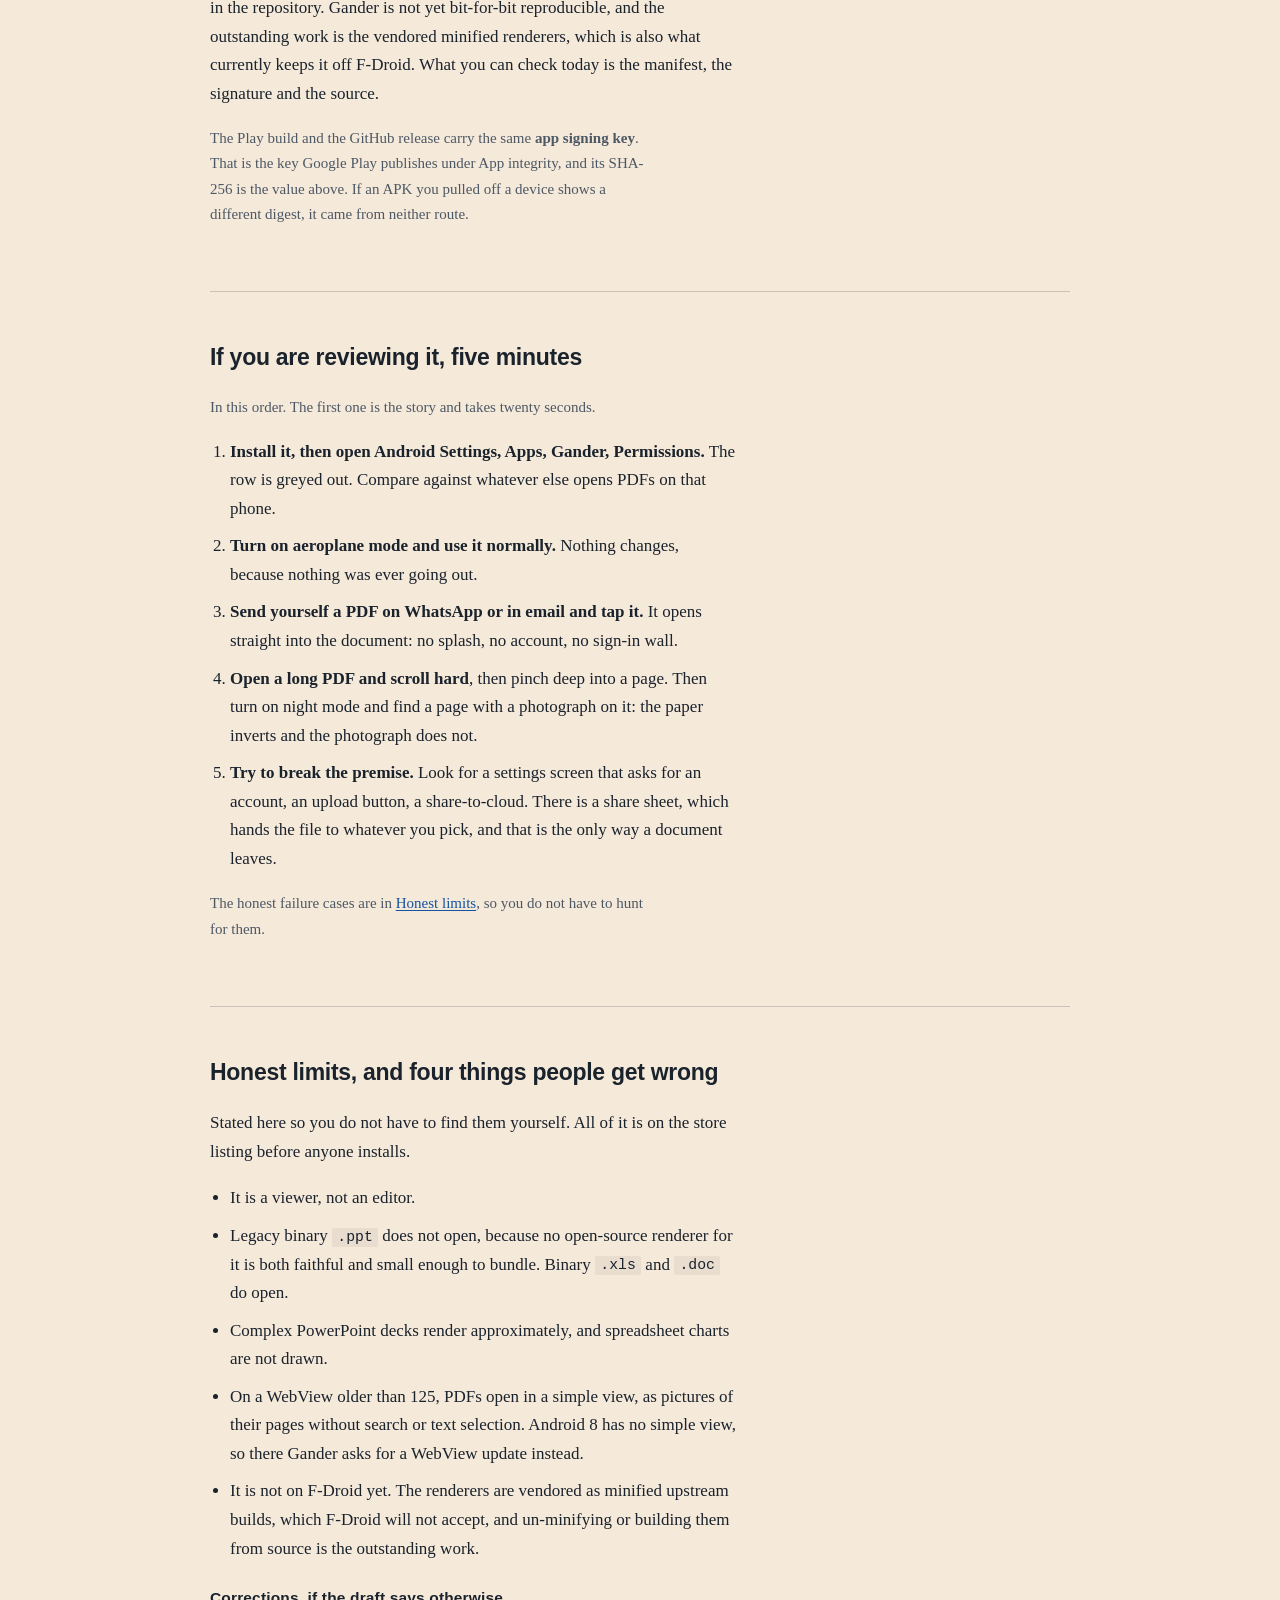
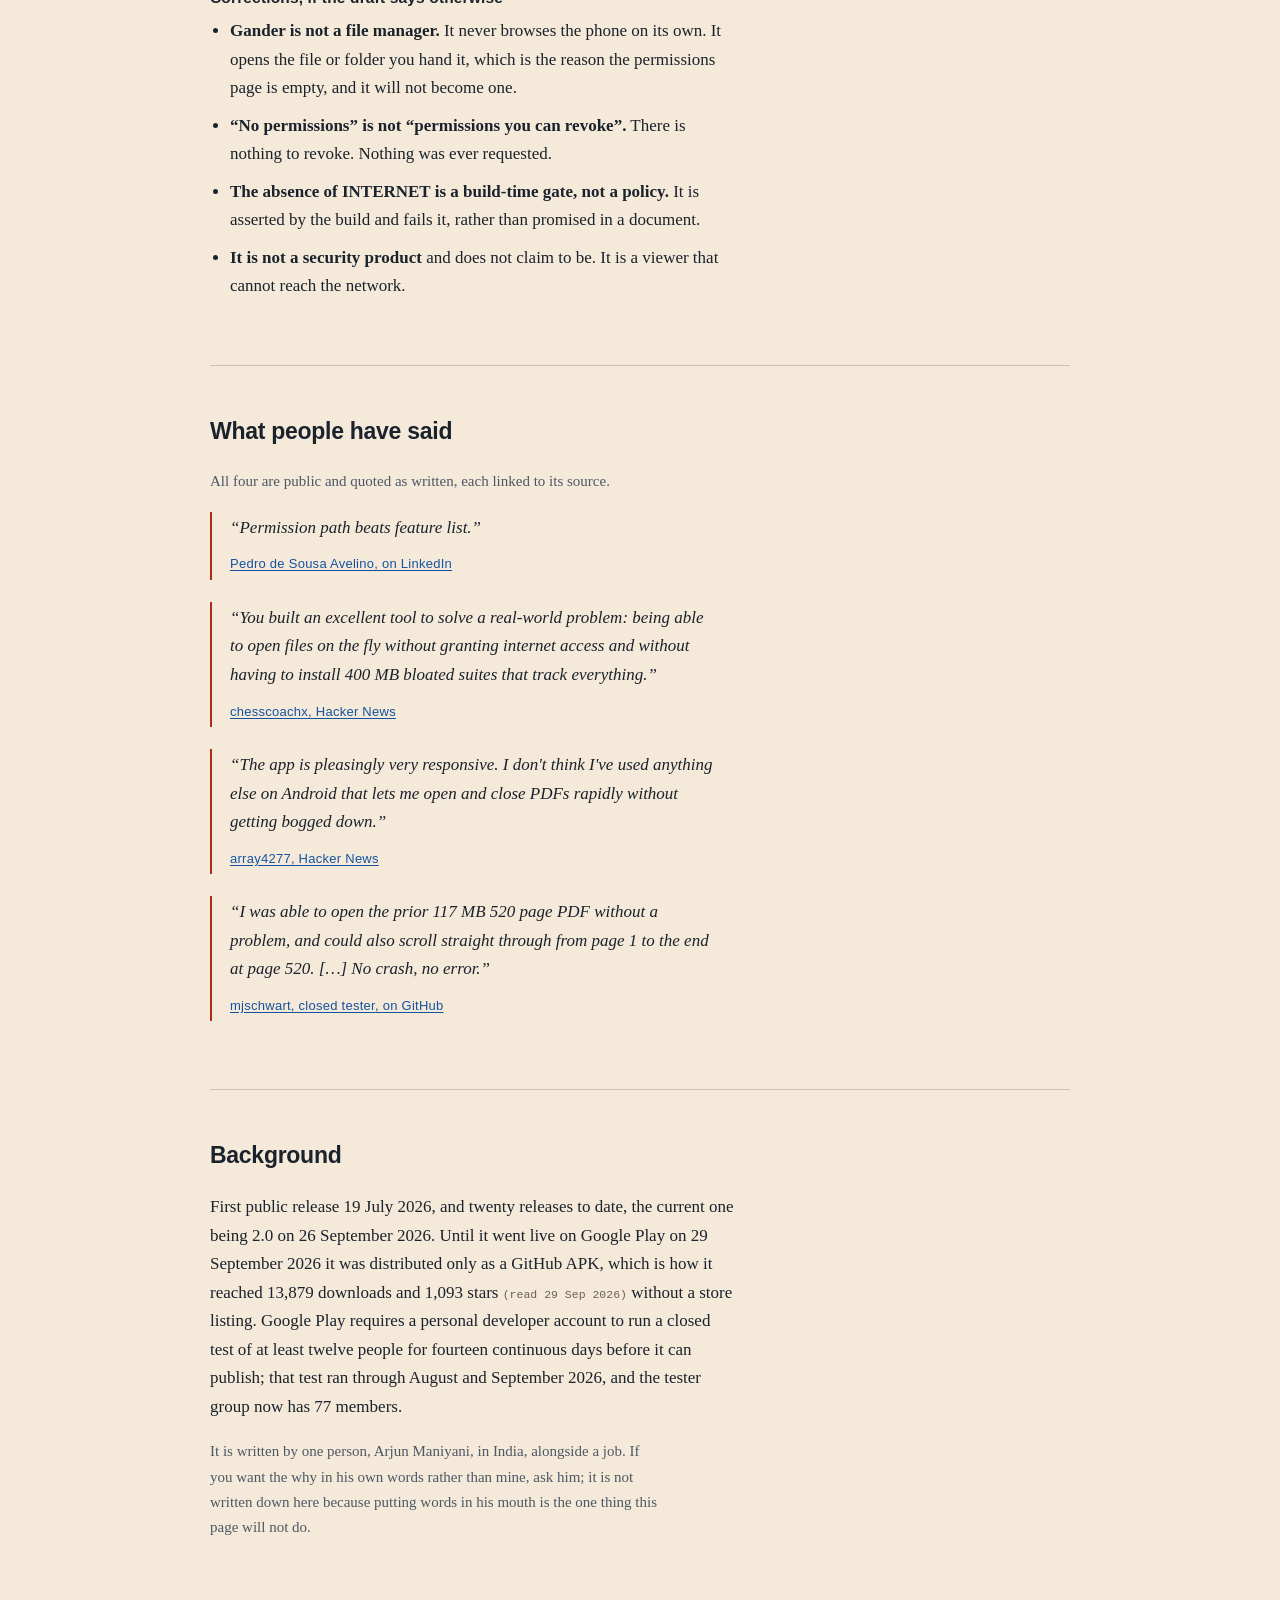
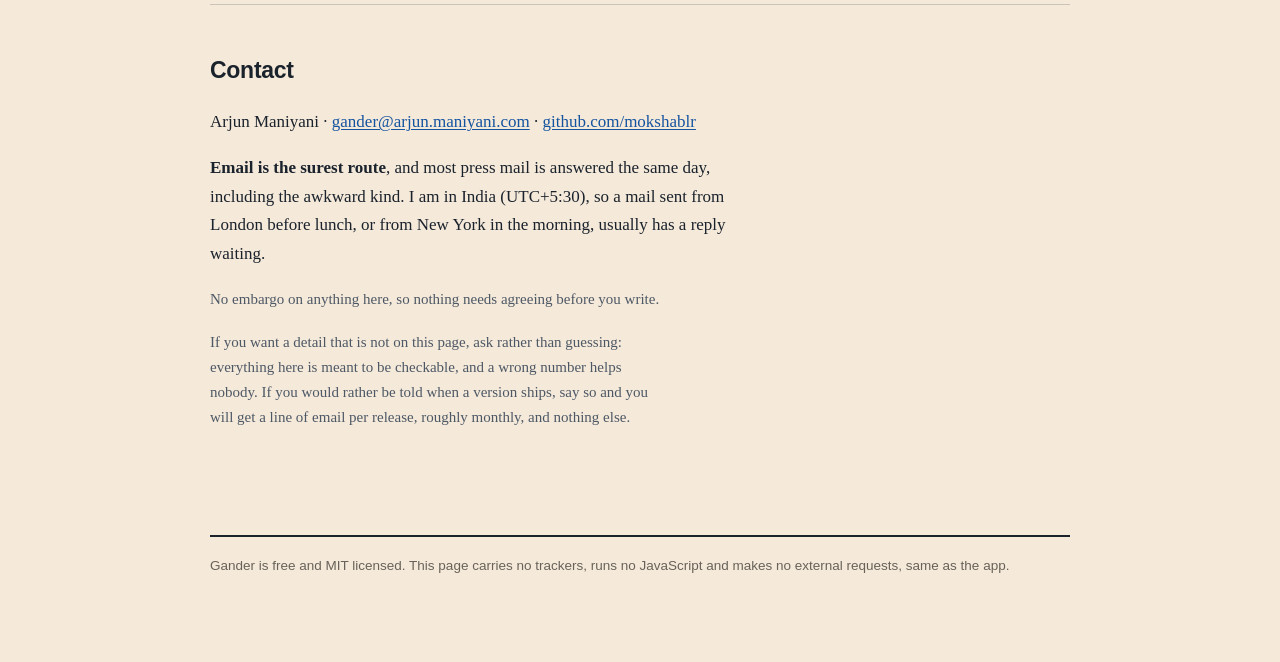
==== commit 8215e43c: "Say on the phone-home page, the press page and funding.json that a page's channel brings back number" ====
--- a/docs/press/index.html
+++ b/docs/press/index.html
@@ -535,7 +535,8 @@
   <p>Because nothing is ever fetched, the app needs no <code>INTERNET</code> permission. Because
   files arrive through the system picker, an Open-with intent or a folder granted once, it needs no
   storage permission either. There is no <code>addJavascriptInterface</code> bridge, just an HTML5
-  message channel. Text goes in, like a search query, and only integers come back. The outbound
+  message channel. Text goes in, like a search query, and all the app accepts back is numbers and
+  a few fixed words. The outbound
   intents in the whole app are the share sheet, &ldquo;show this file's
   folder&rdquo;, &ldquo;save a copy&rdquo; through the system's create-document picker, the two
   links in the About dialog, which do open a browser, and, from 1.17, Rate and Share in the home
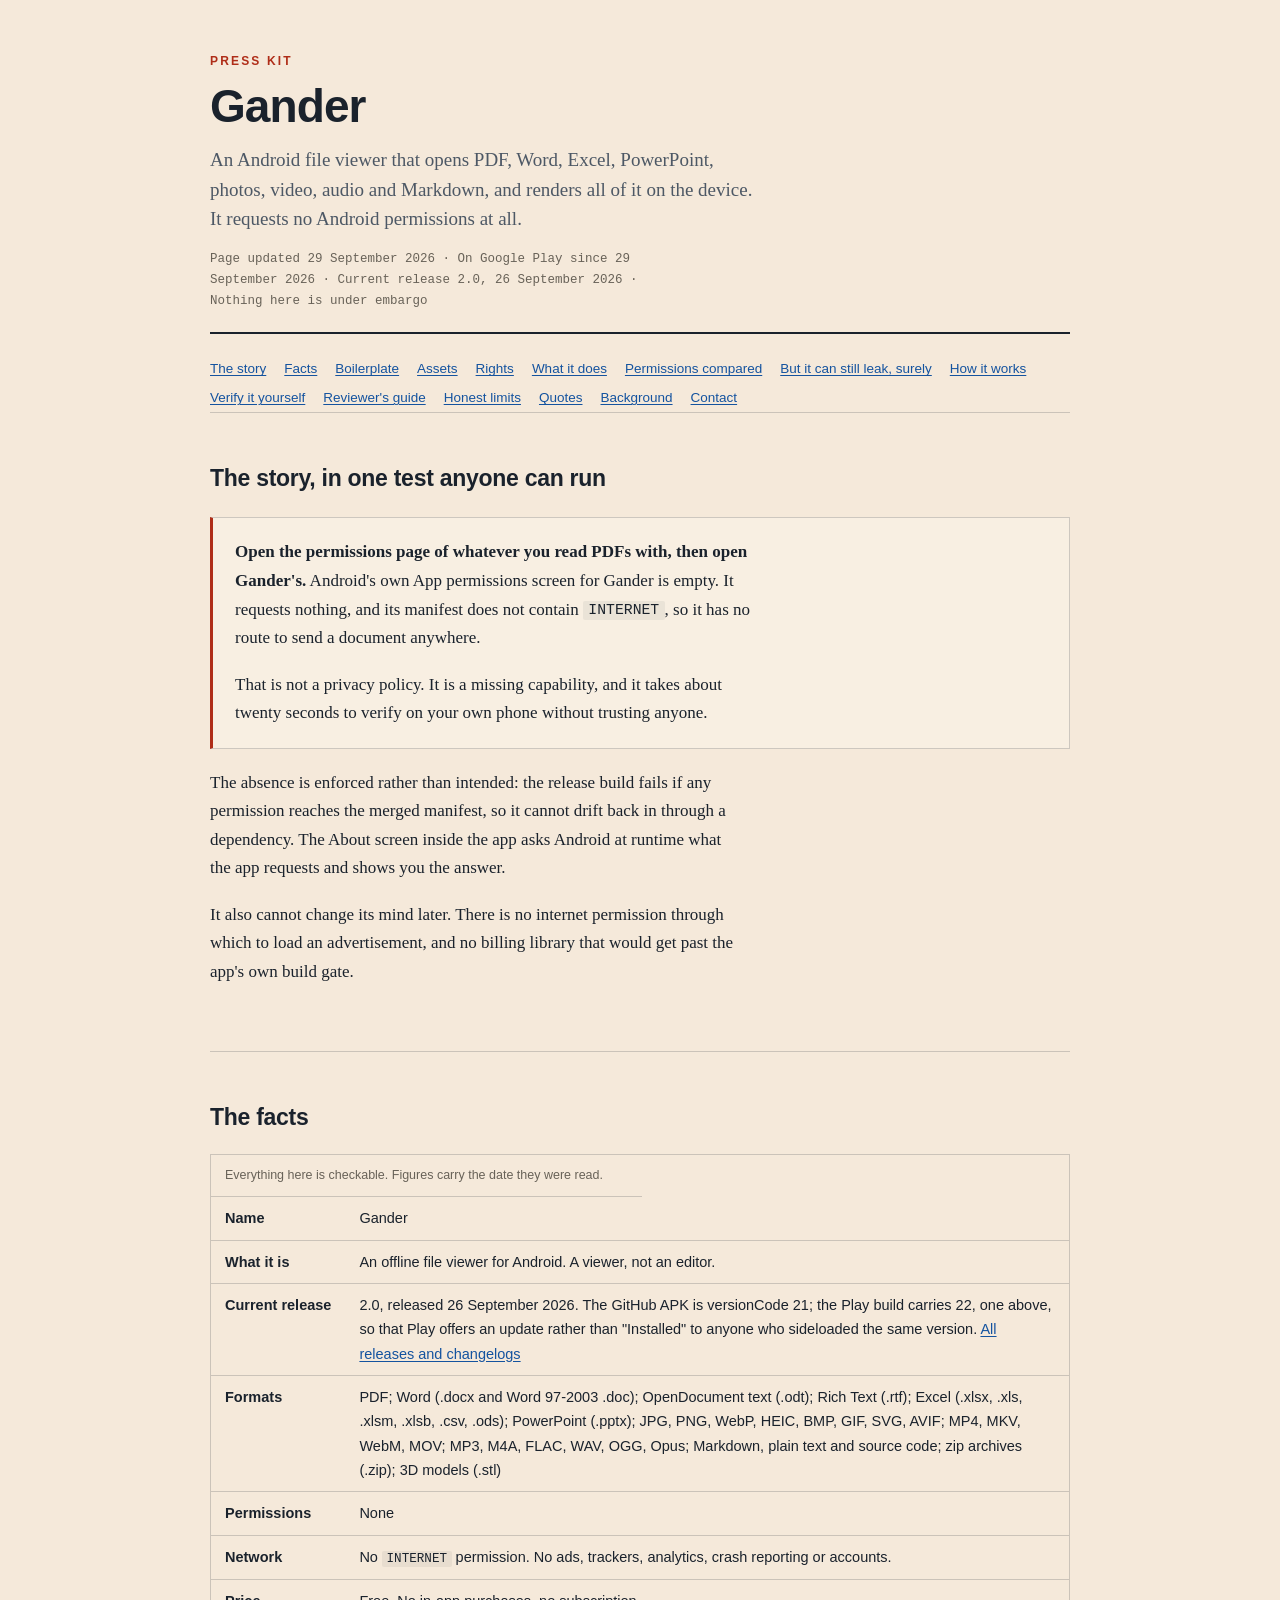
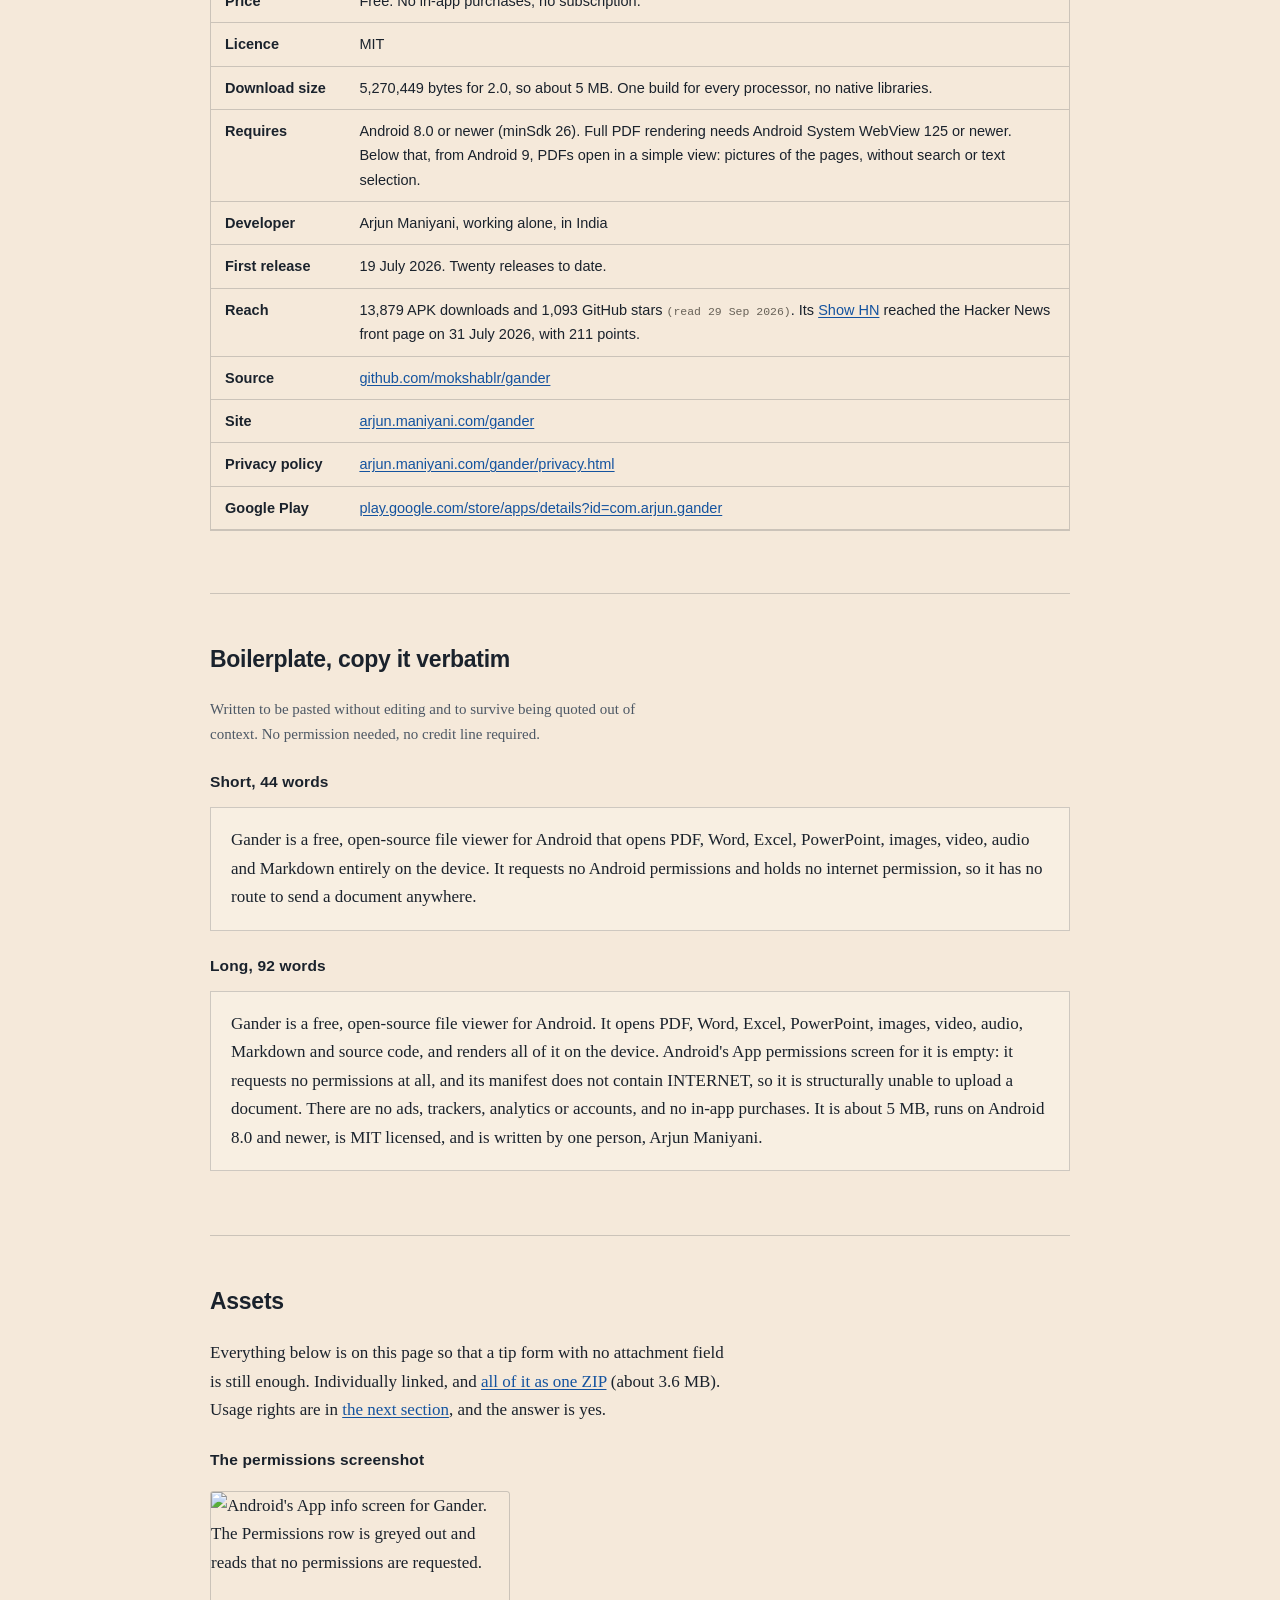
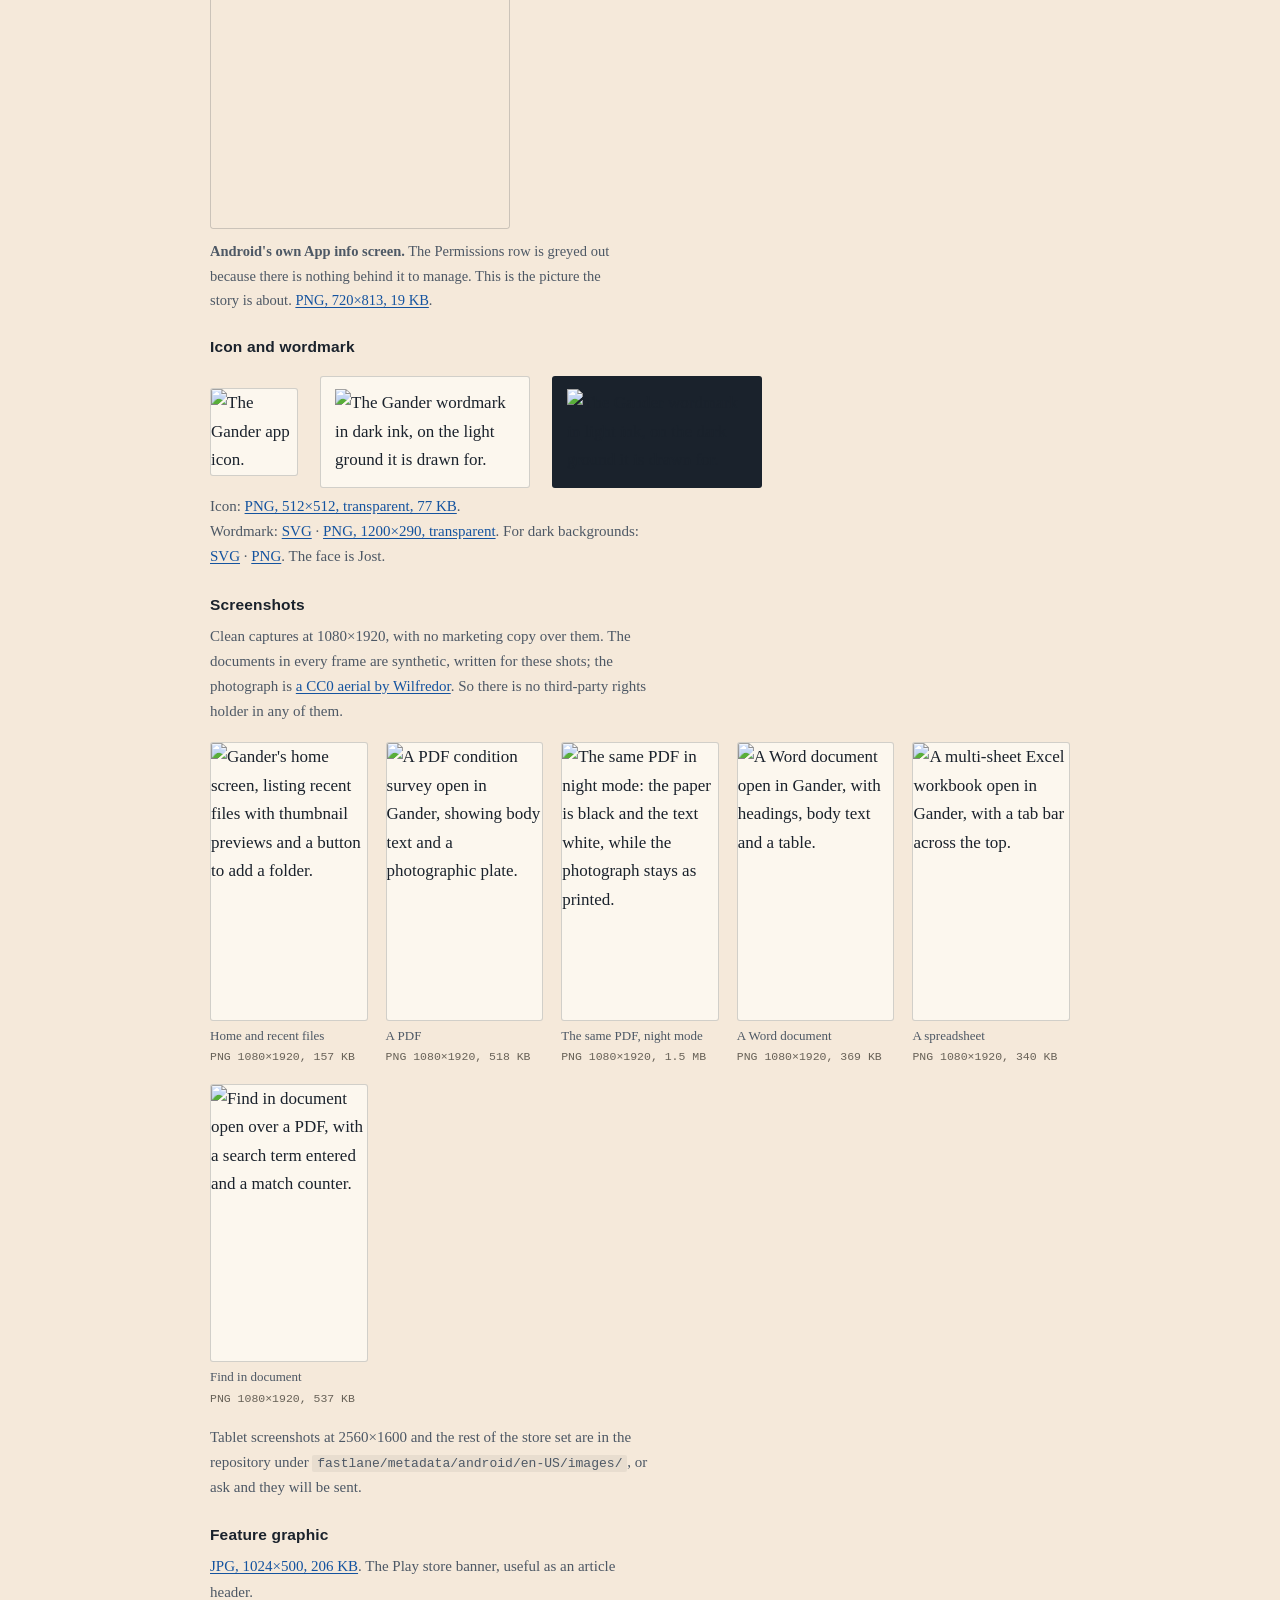
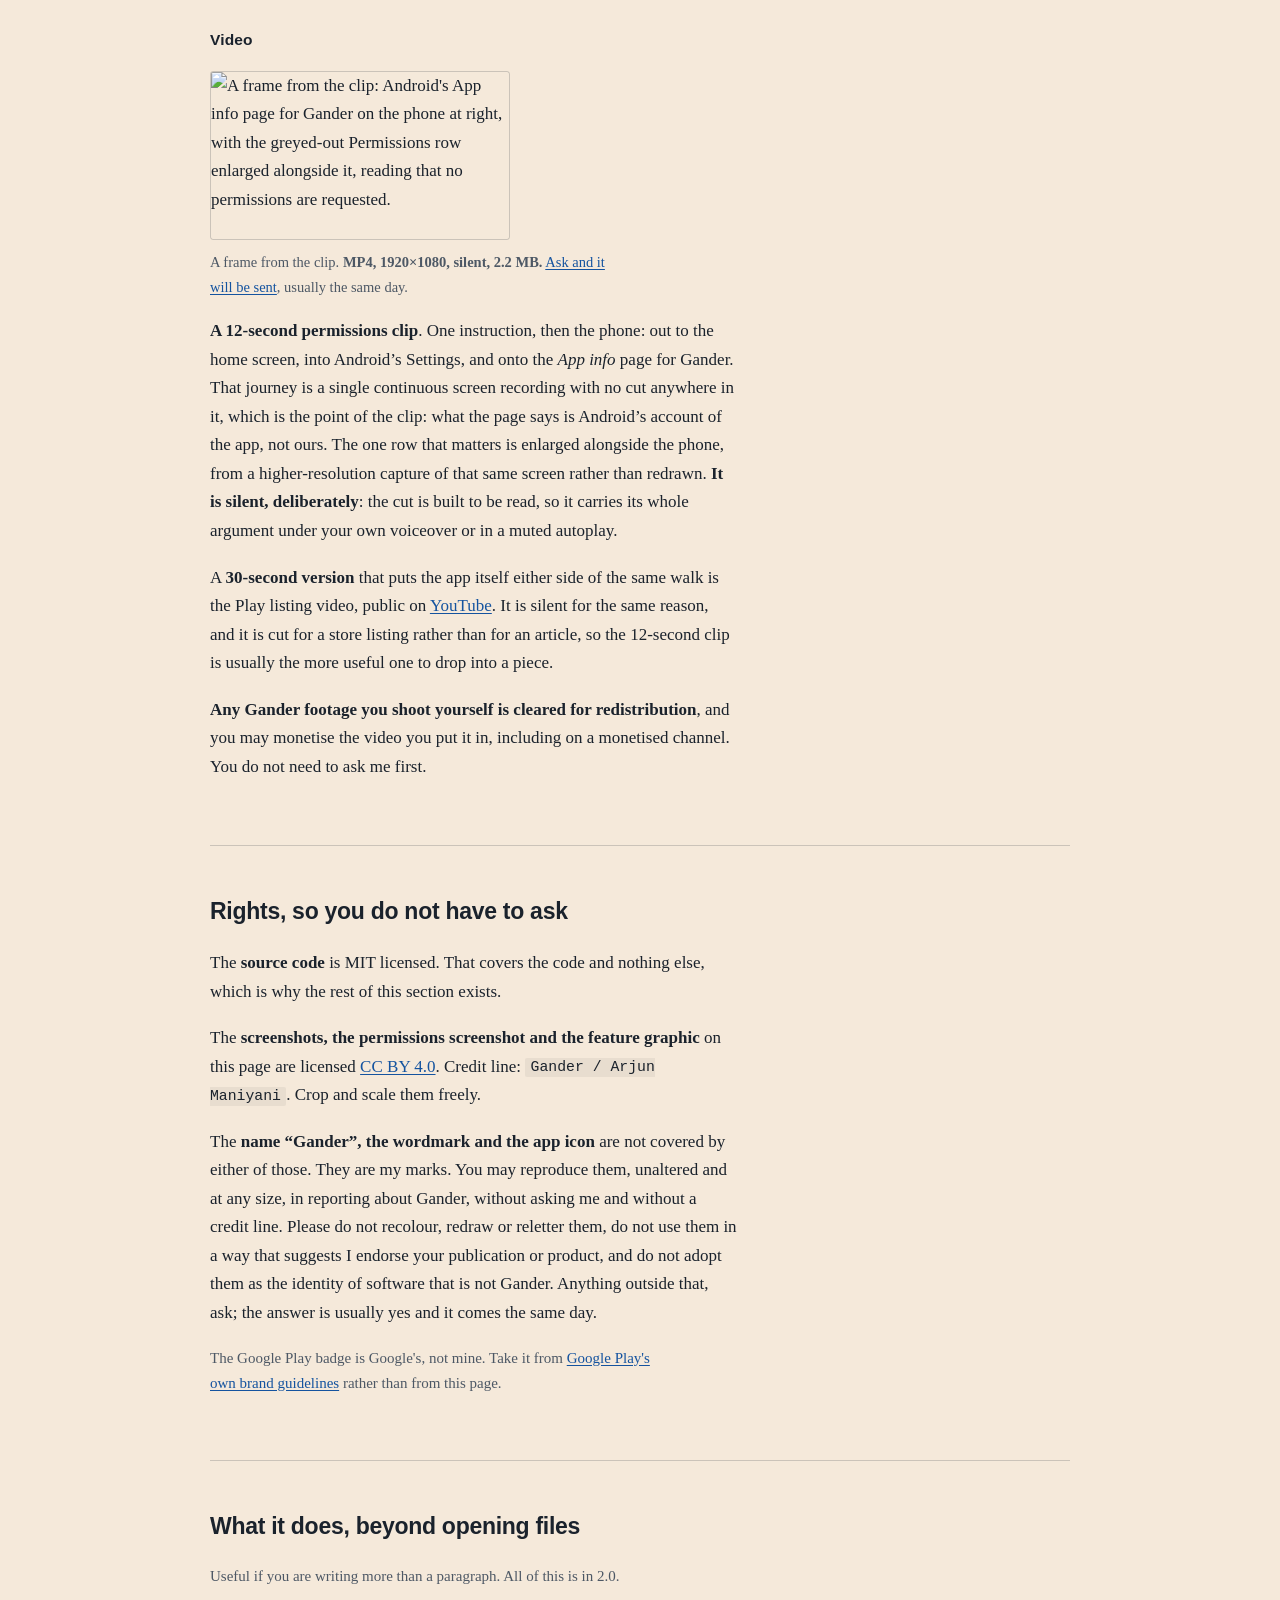
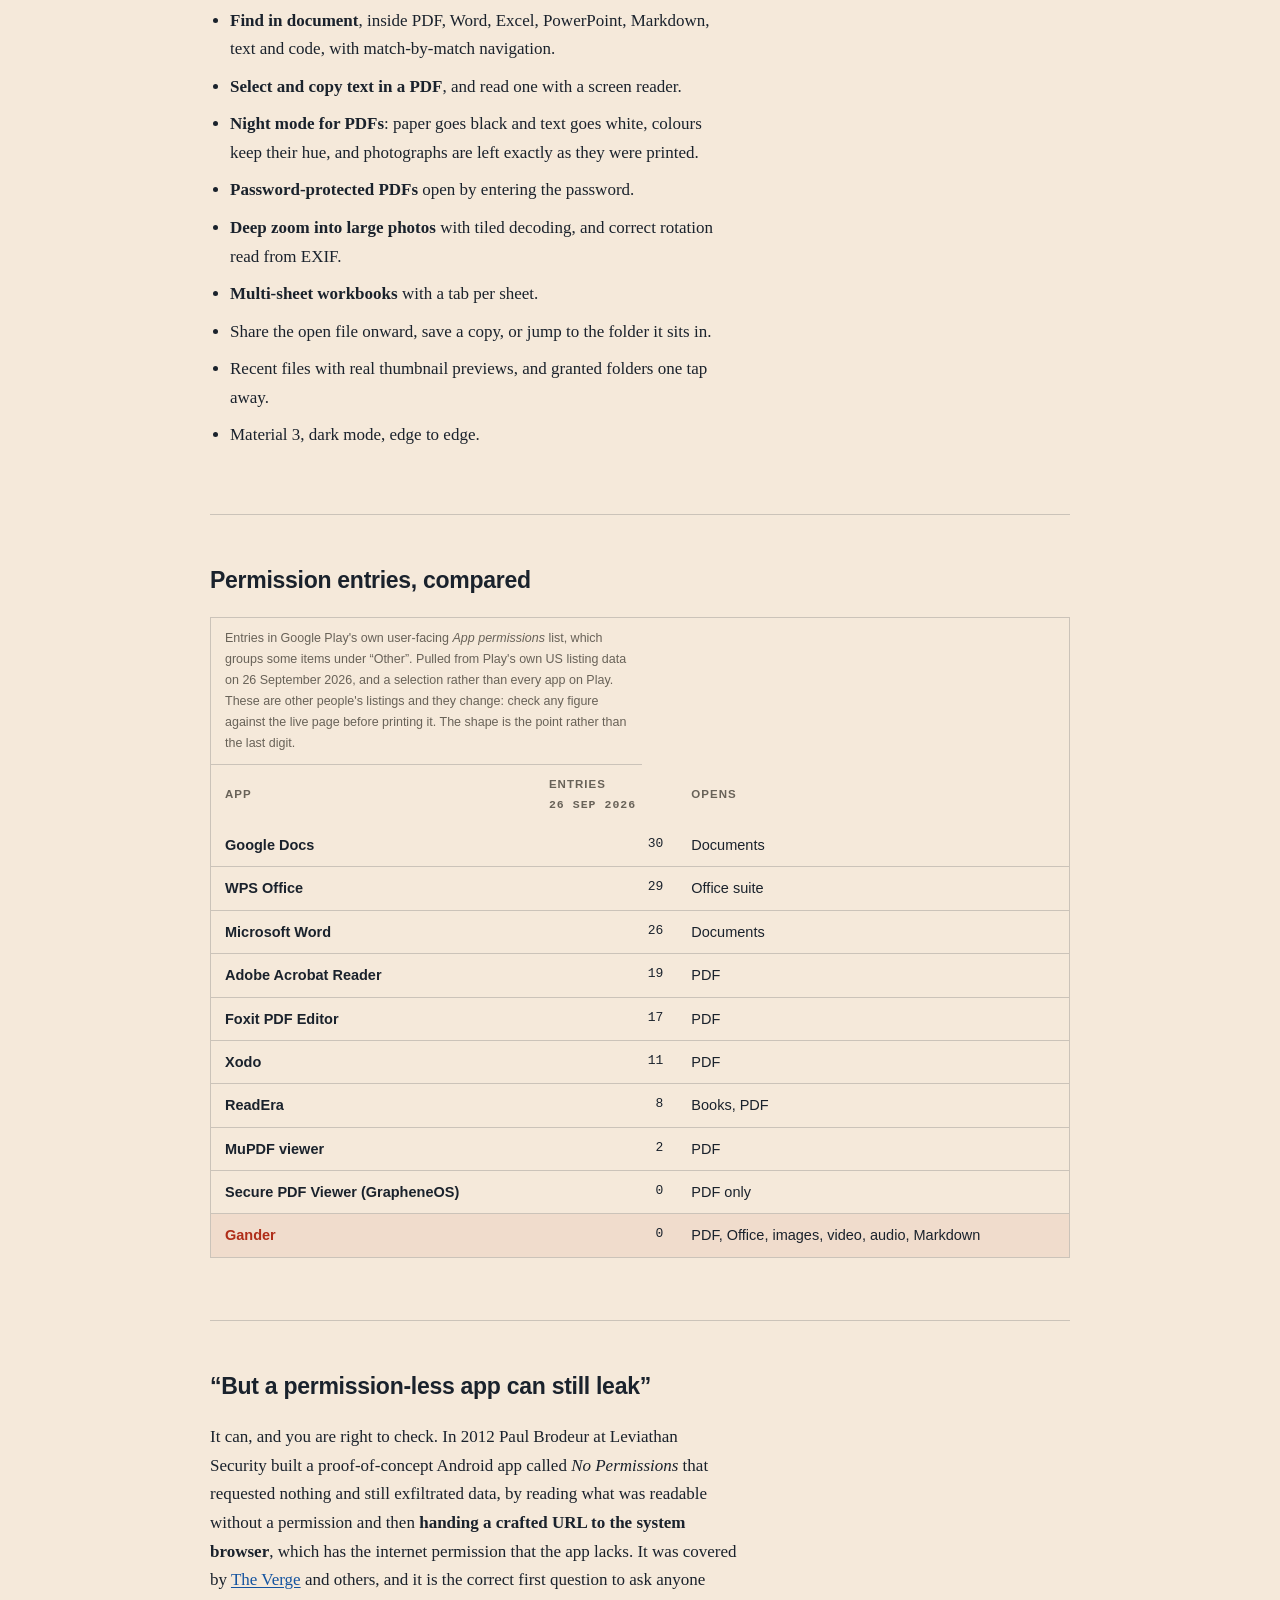
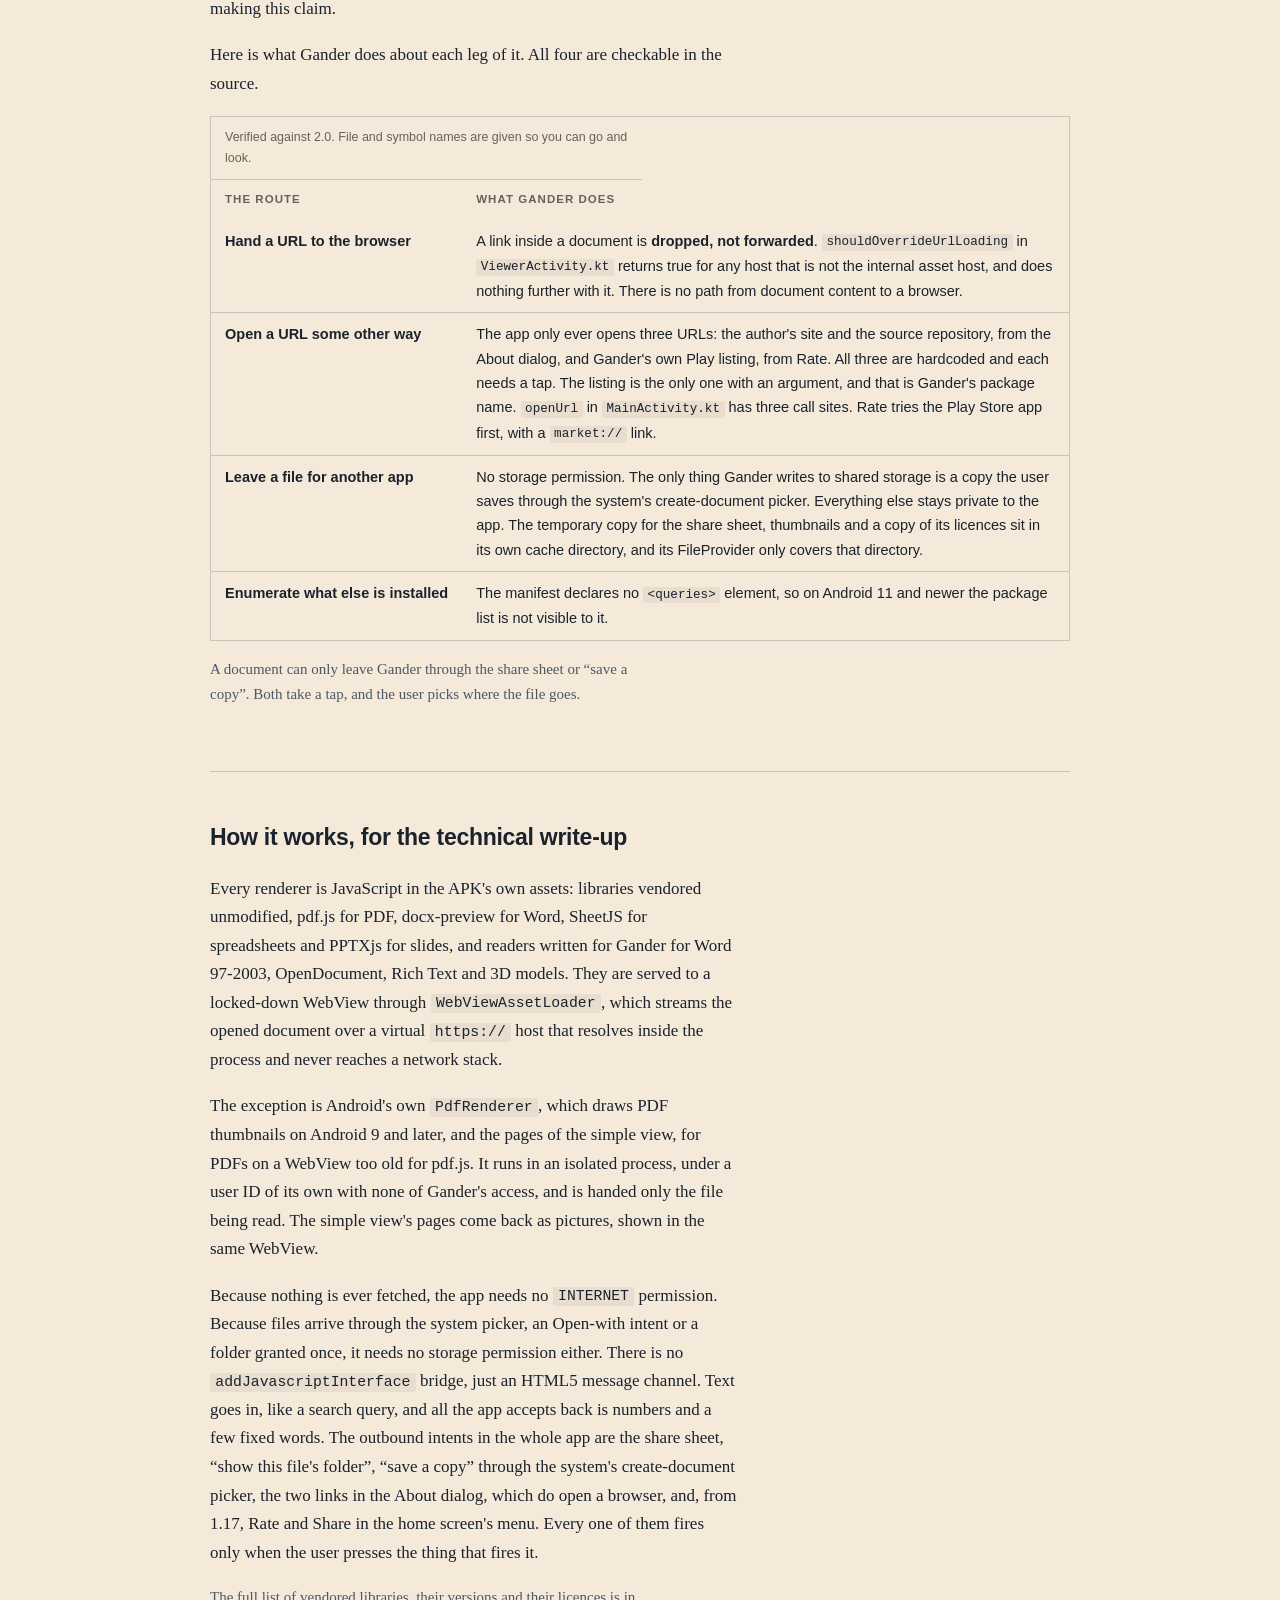
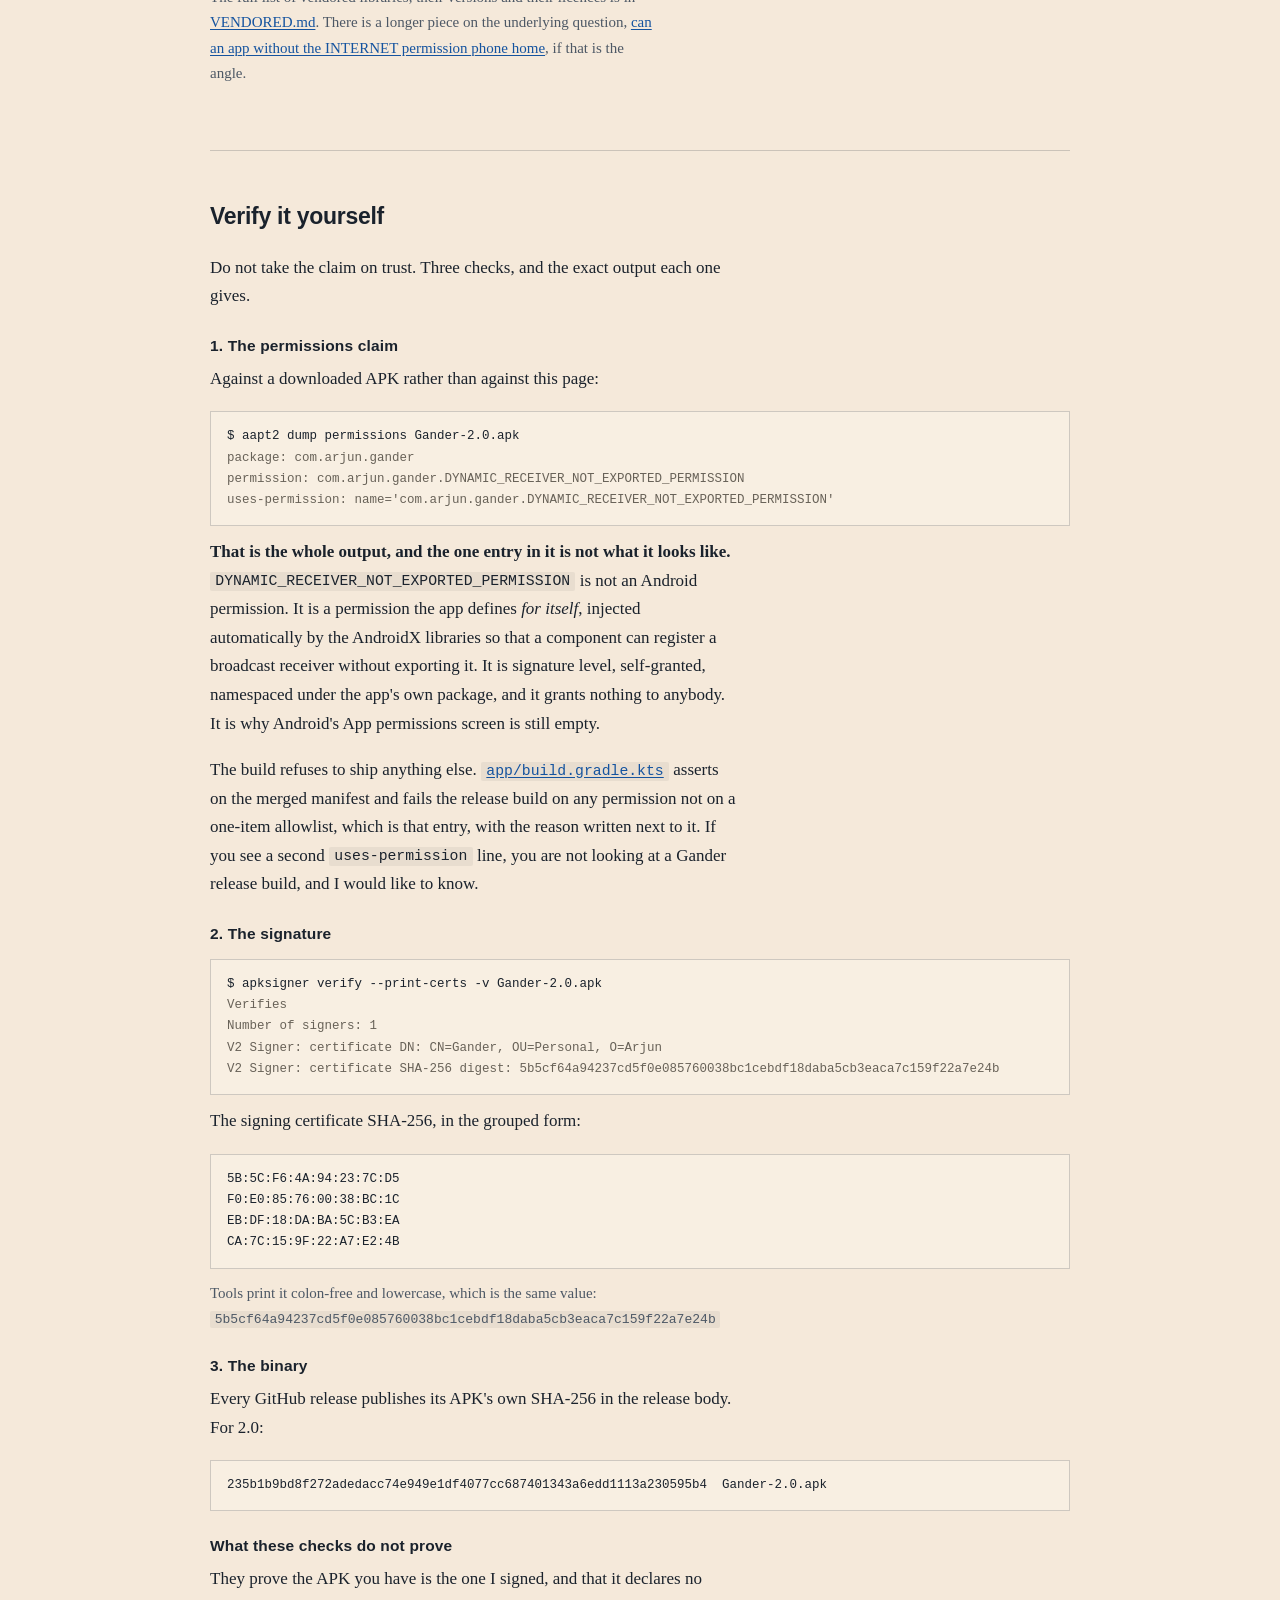
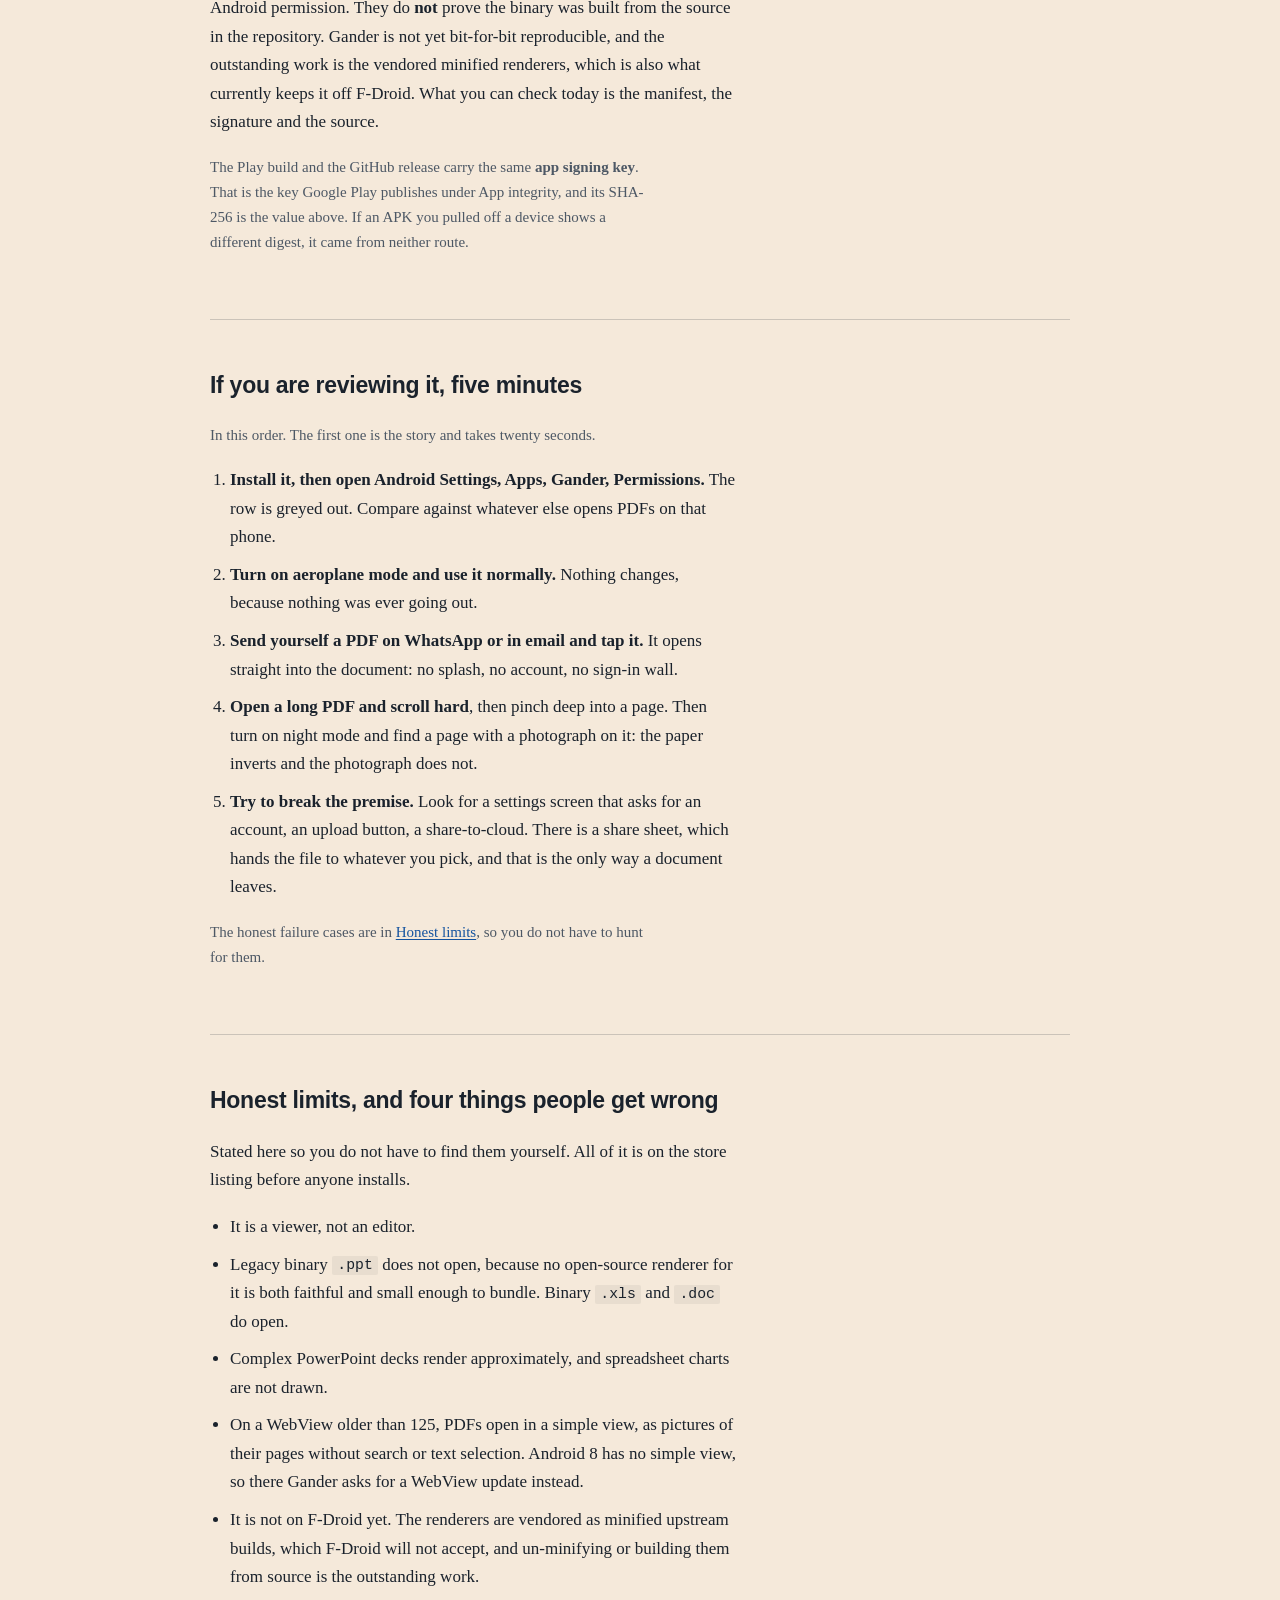
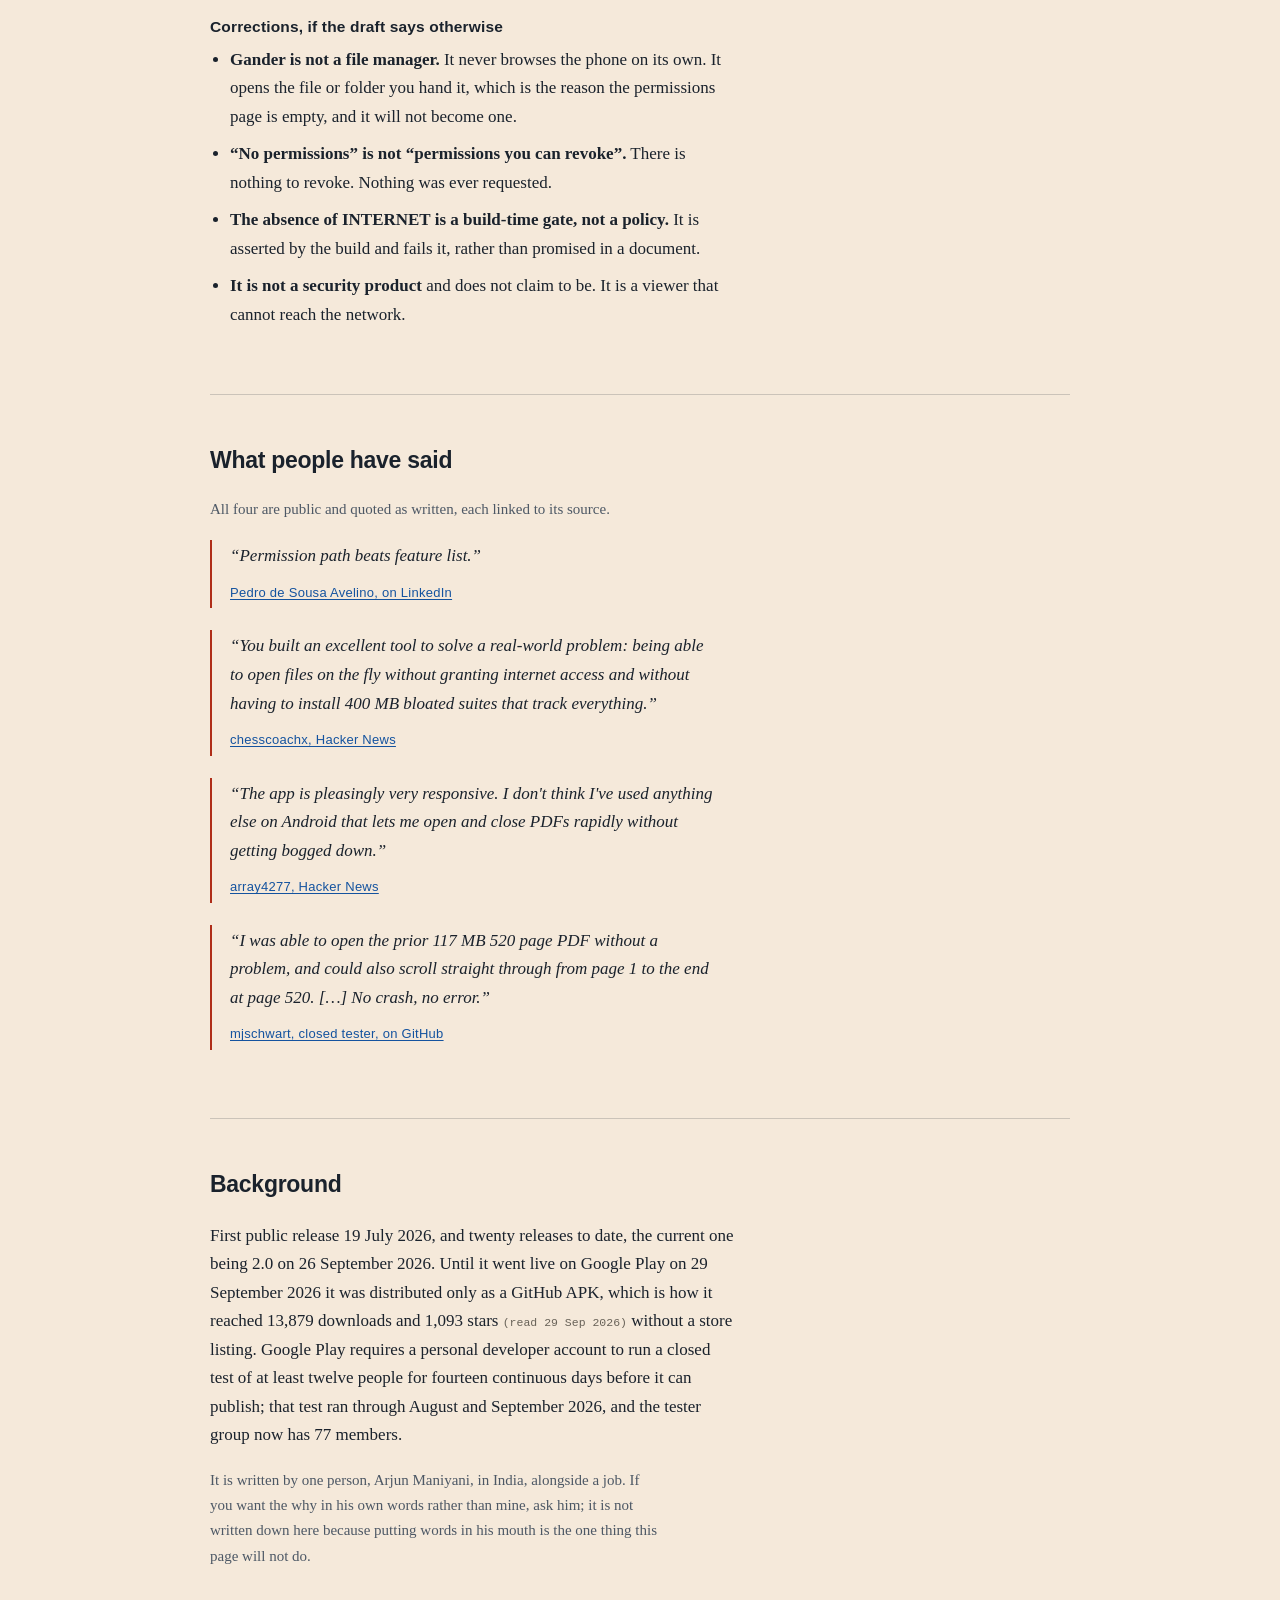
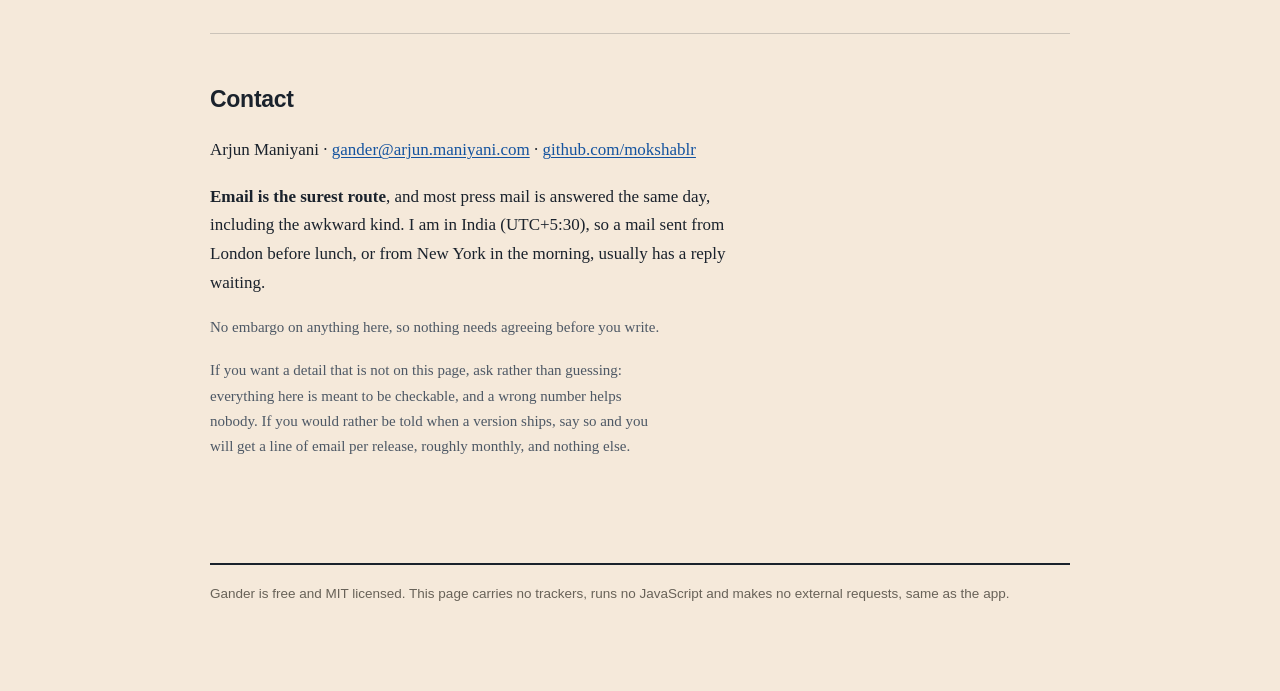
==== commit bec76e1f: "Say in SECURITY and on the press page that PDF thumbnails are drawn by PdfRenderer in an isolated pr" ====
--- a/docs/press/index.html
+++ b/docs/press/index.html
@@ -528,10 +528,11 @@
   locked-down WebView through <code>WebViewAssetLoader</code>, which streams the opened document
   over a virtual <code>https://</code> host that resolves inside the process and never reaches a
   network stack.</p>
-  <p>The one exception is the simple view, for PDFs on a WebView too old for pdf.js. There
-  Android's own <code>PdfRenderer</code> draws each page in an isolated process, which runs under
-  a user ID of its own with none of Gander's access and is handed only the file being read. The
-  pages come back as pictures, shown in the same WebView.</p>
+  <p>The exception is Android's own <code>PdfRenderer</code>, which draws PDF thumbnails on
+  Android 9 and later, and the pages of the simple view, for PDFs on a WebView too old for pdf.js.
+  It runs in an isolated process, under a user ID of its own with none of Gander's access, and is
+  handed only the file being read. The simple view's pages come back as pictures, shown in the
+  same WebView.</p>
   <p>Because nothing is ever fetched, the app needs no <code>INTERNET</code> permission. Because
   files arrive through the system picker, an Open-with intent or a folder granted once, it needs no
   storage permission either. There is no <code>addJavascriptInterface</code> bridge, just an HTML5
